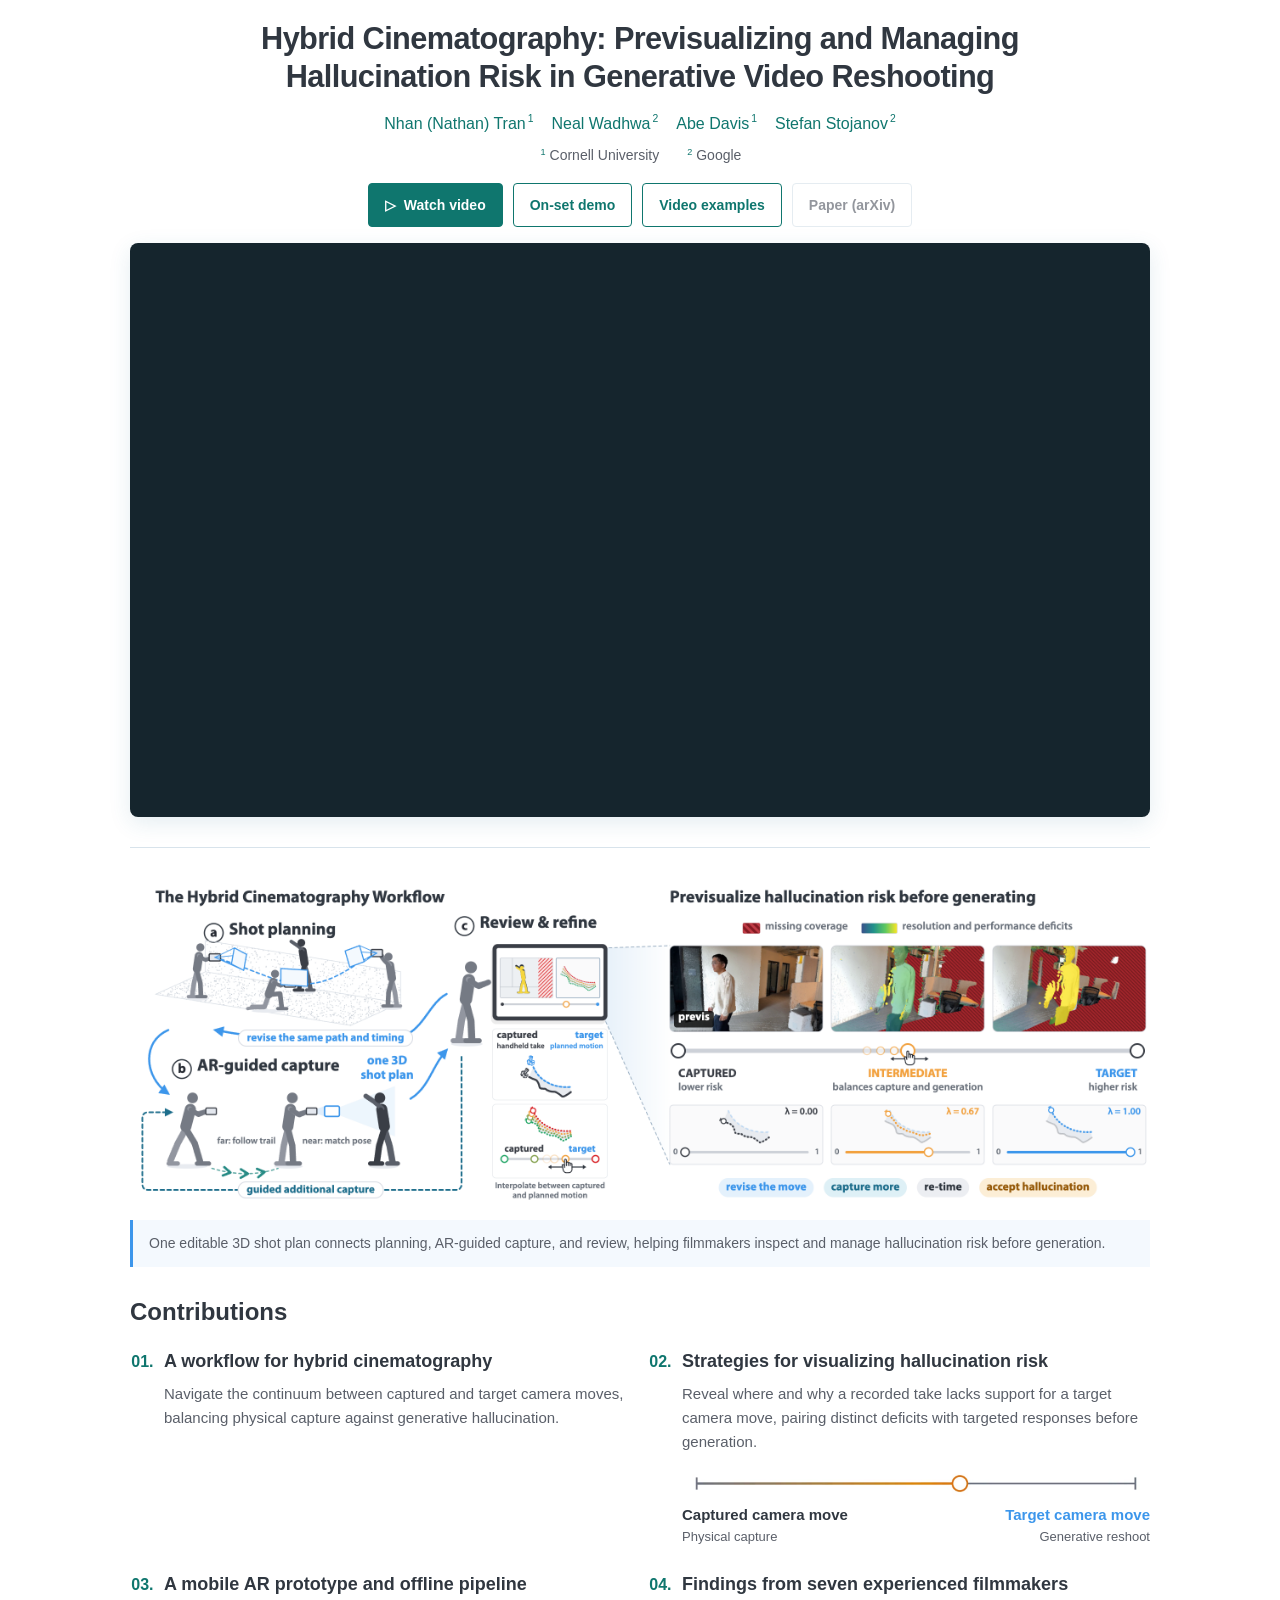
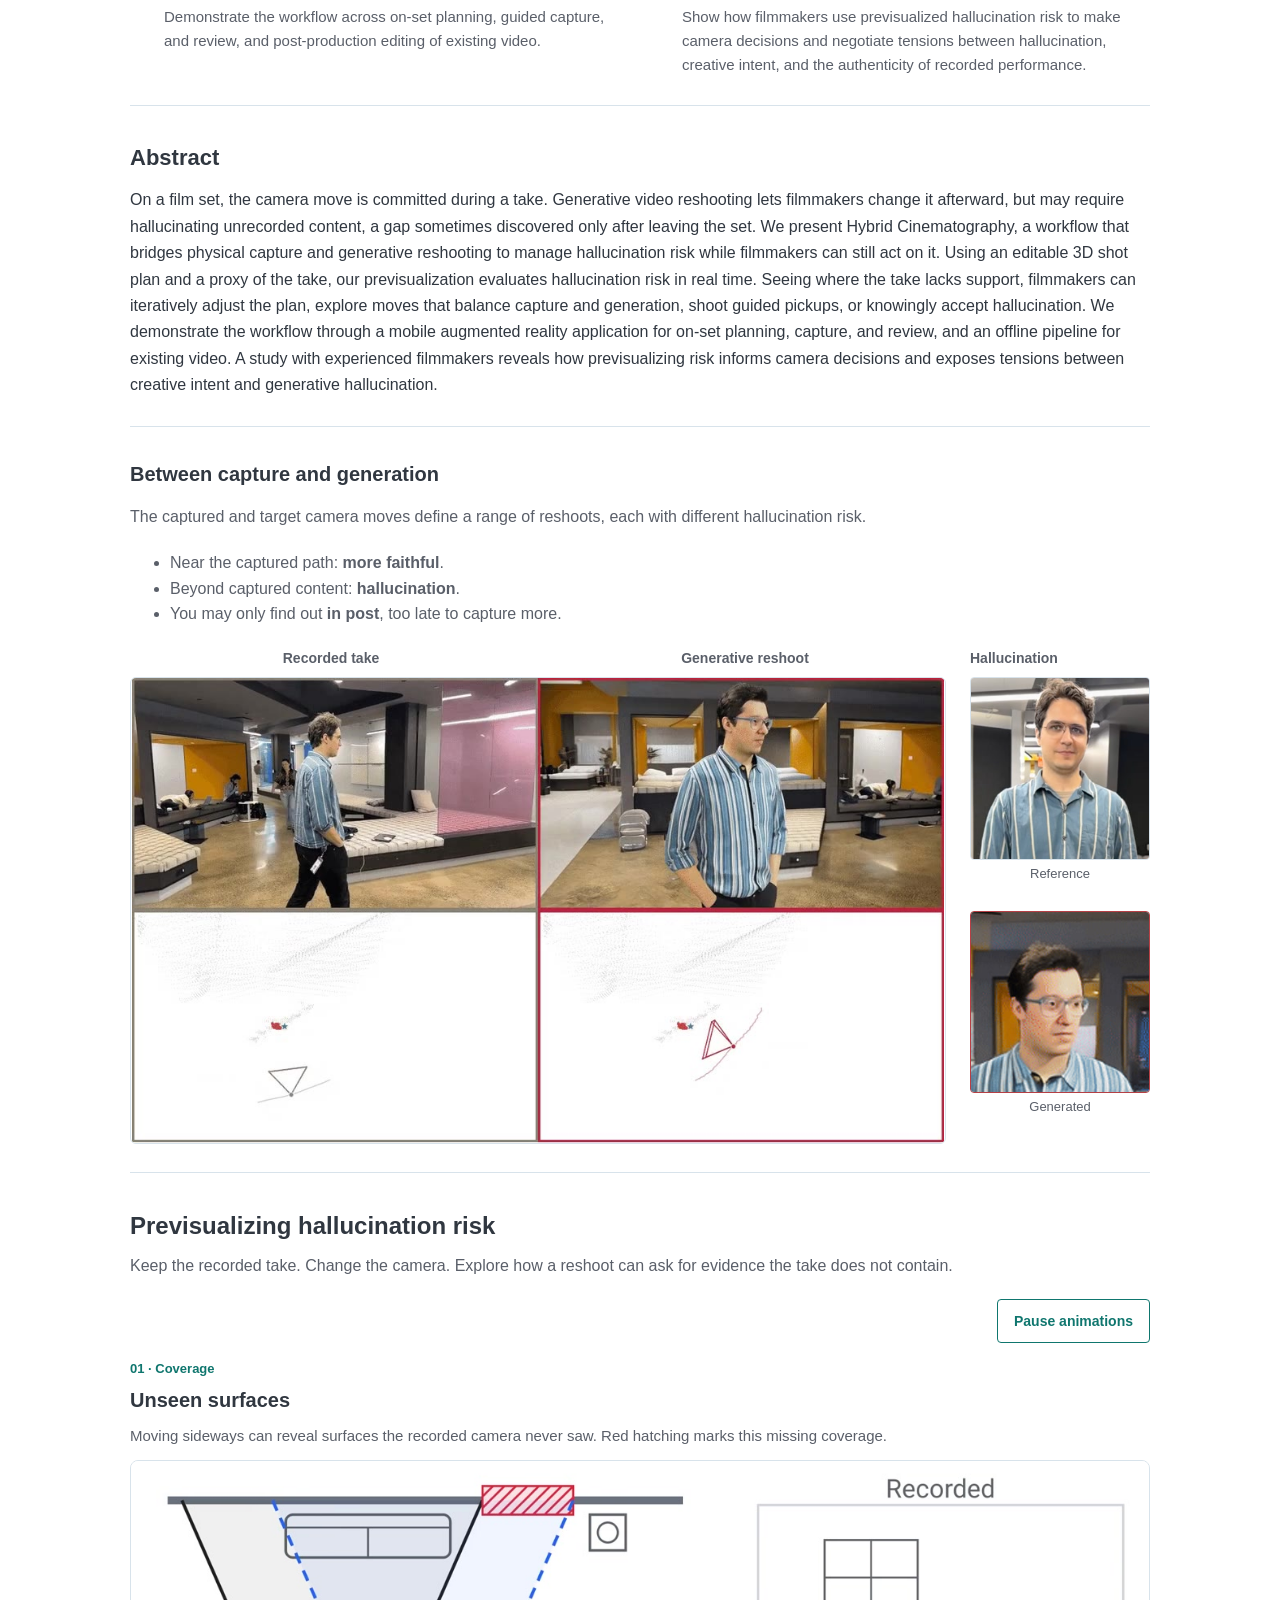
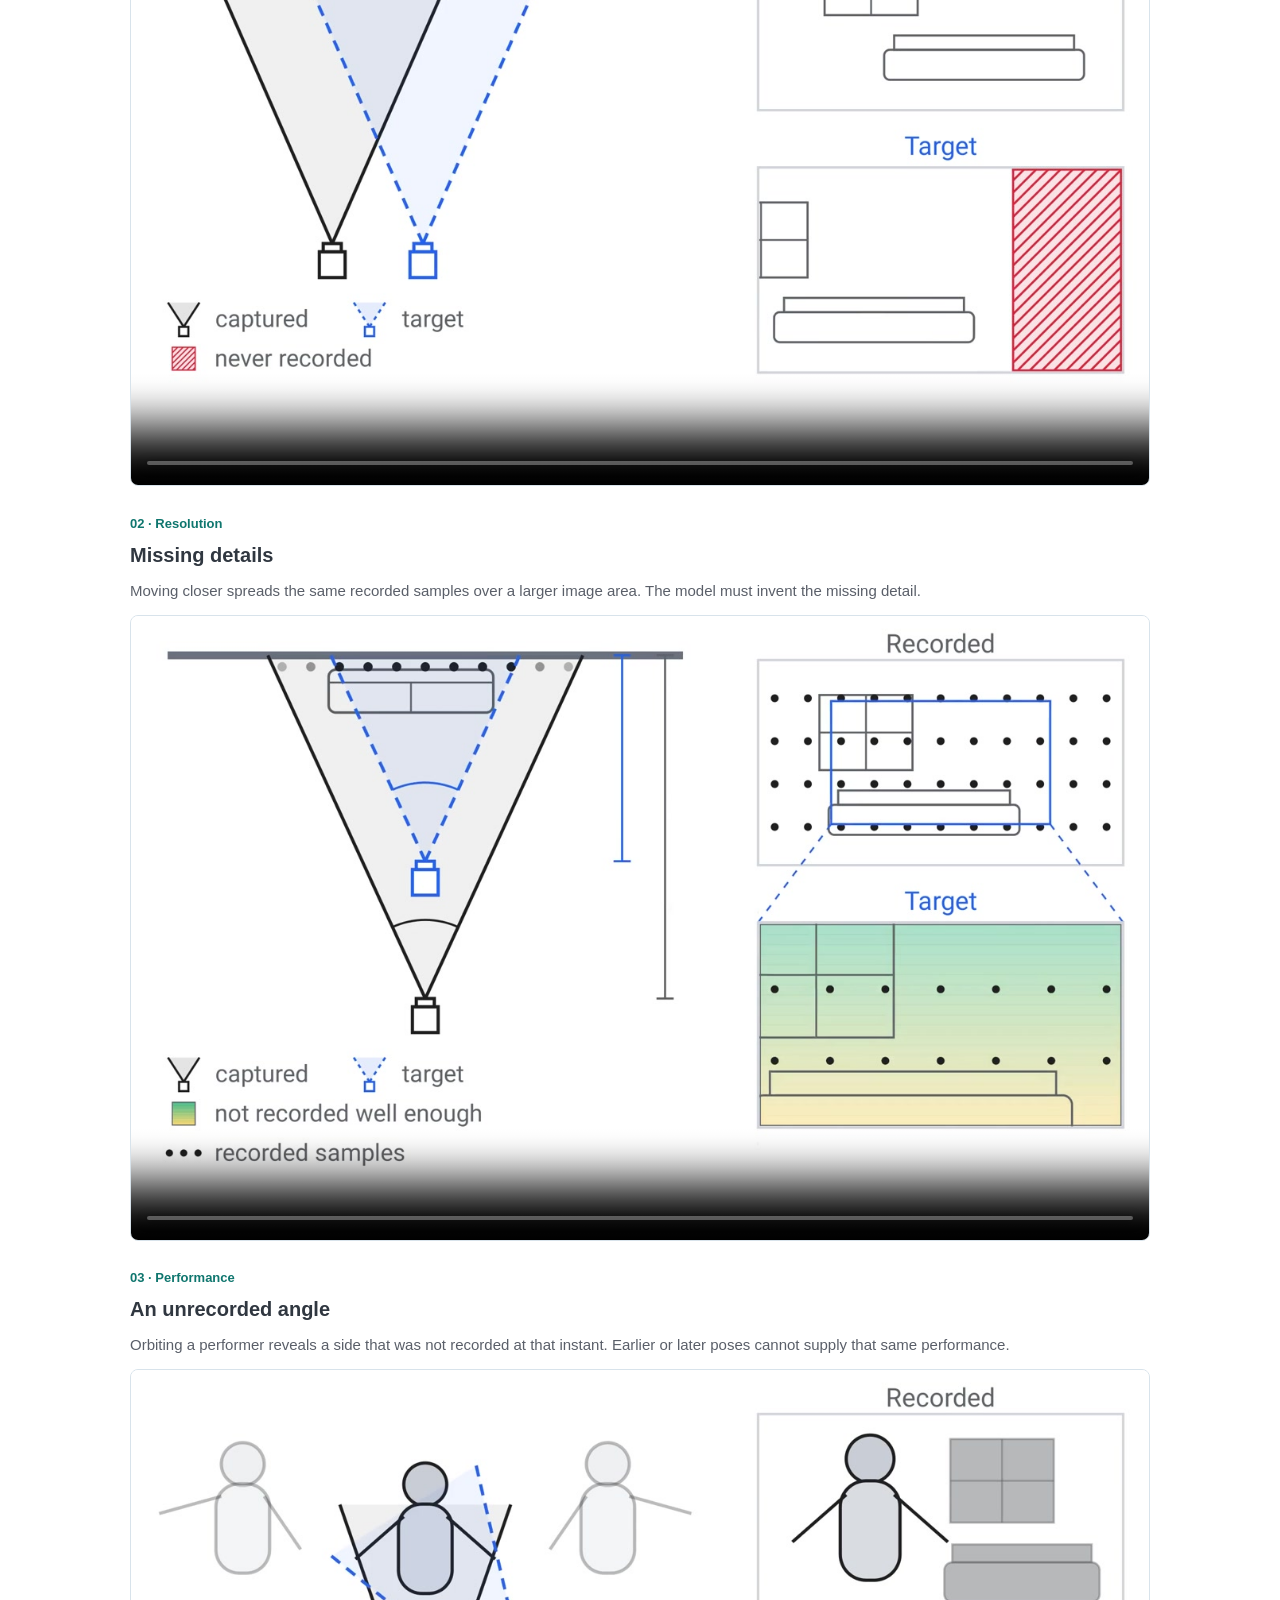
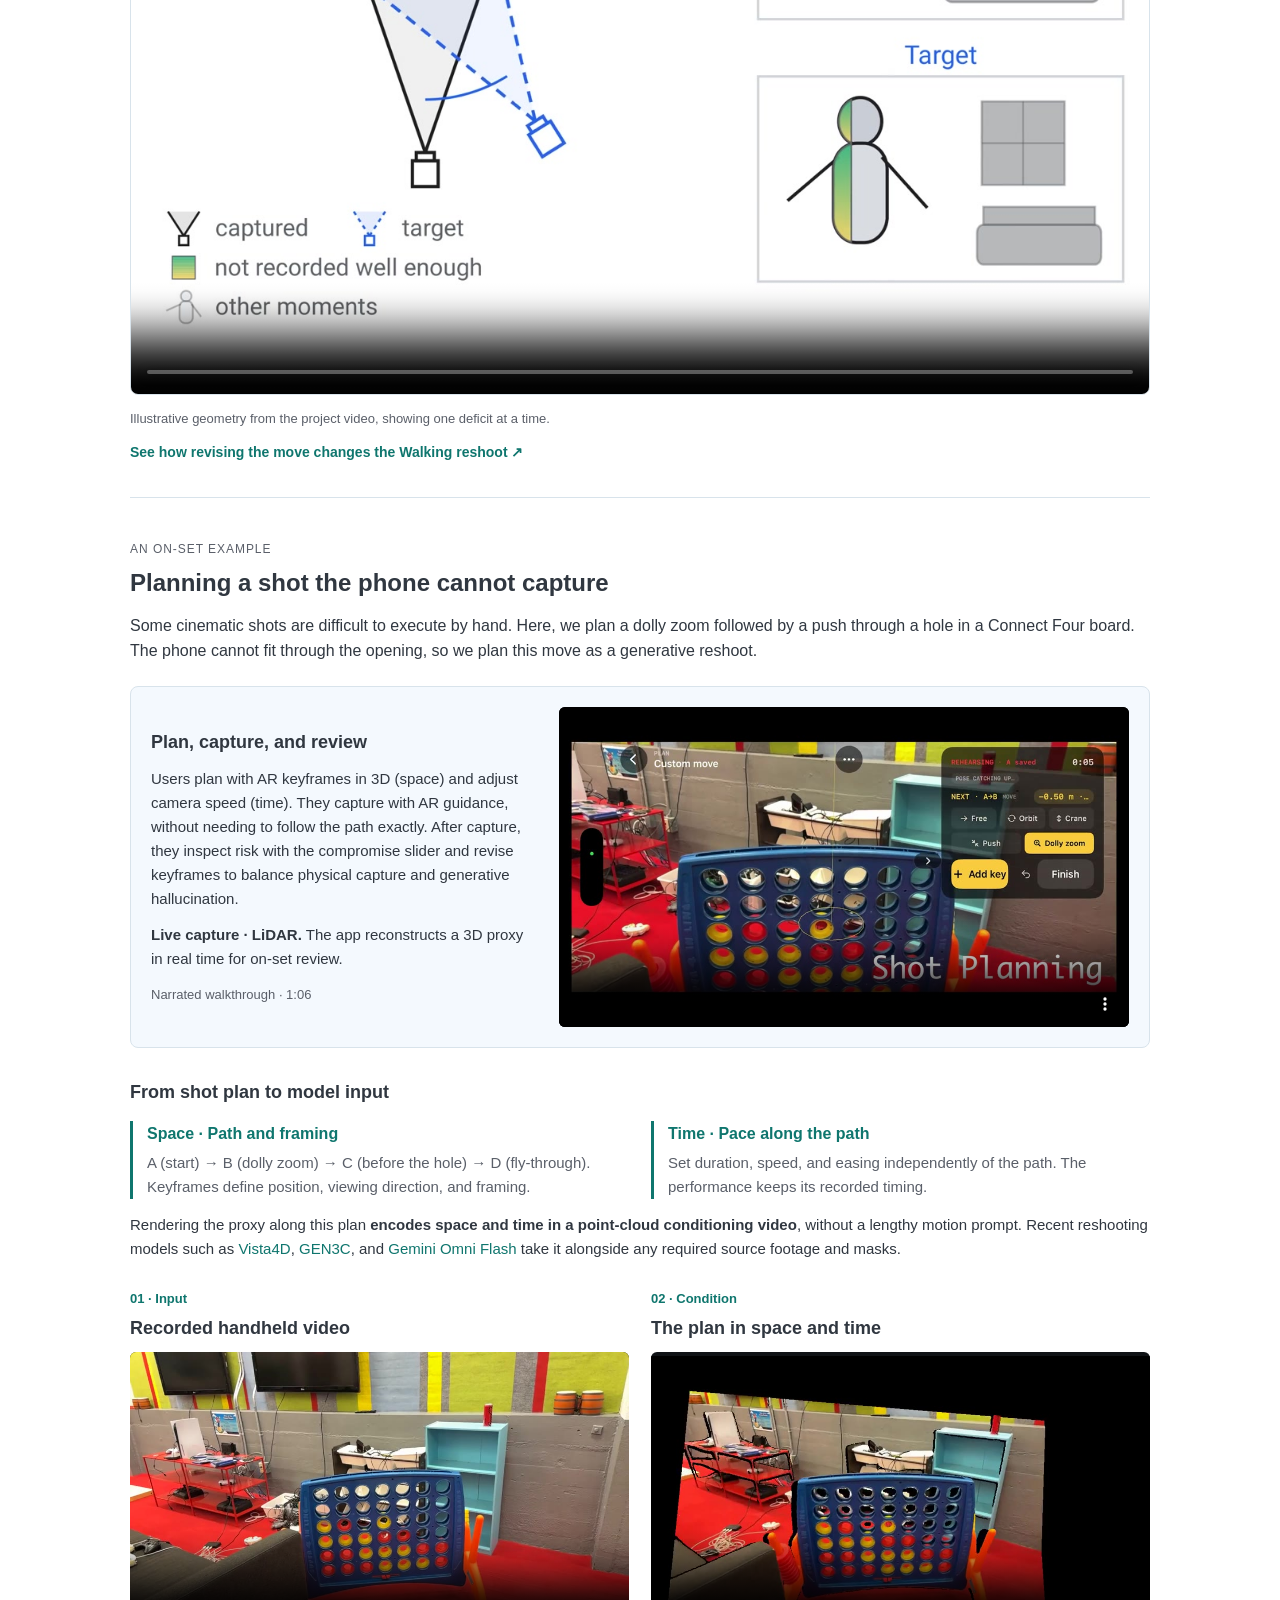
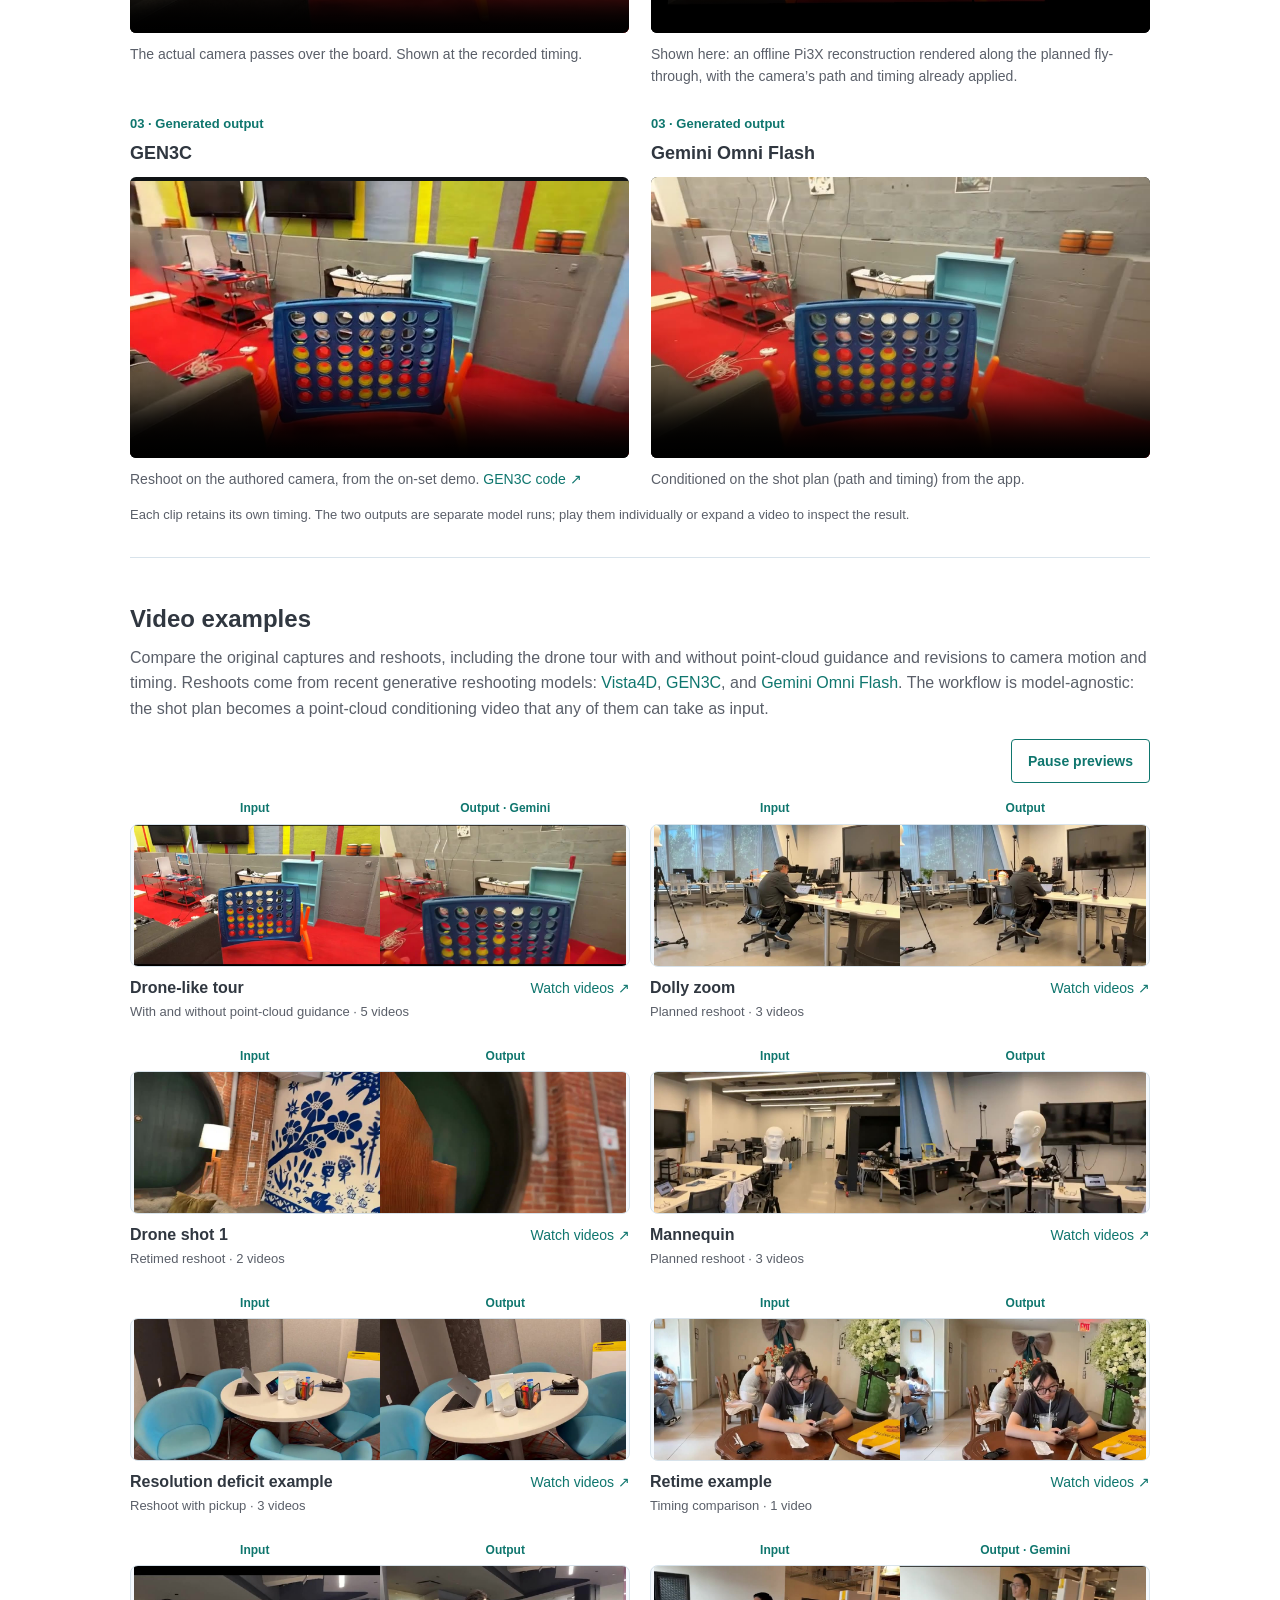
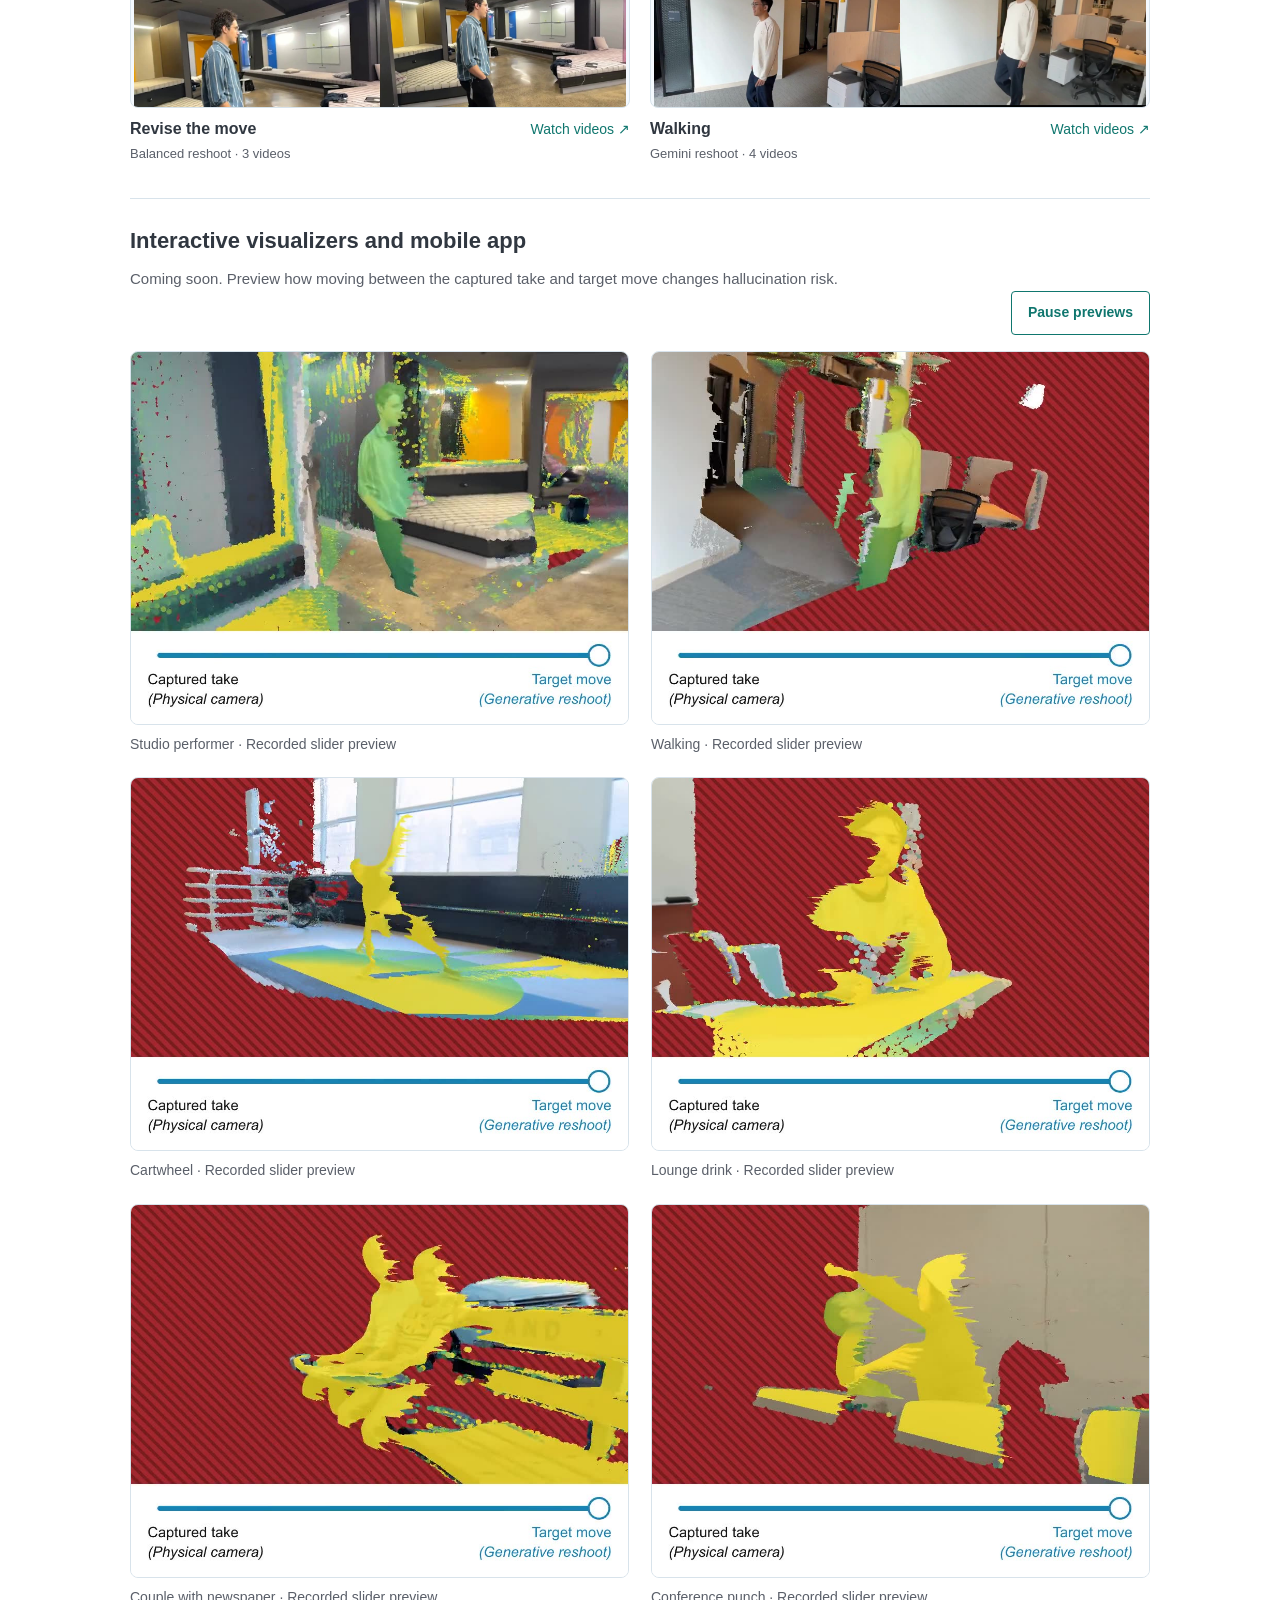
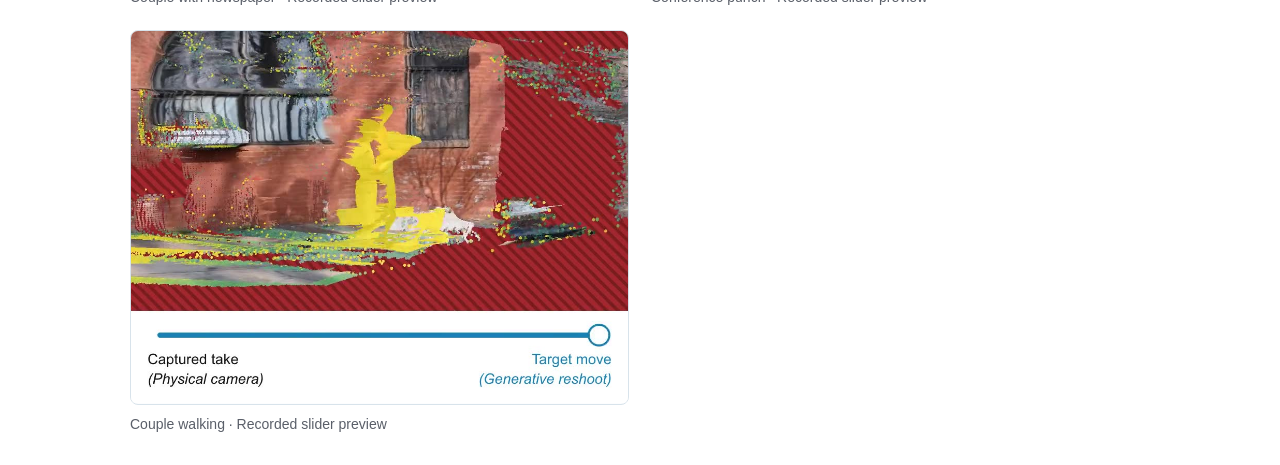
==== index.html @ 7d7bb215 "Add disabled Paper (arXiv) resource button" ====
<!doctype html>
<html lang="en"><head><meta charset="utf-8"><meta name="viewport" content="width=device-width,initial-scale=1">
<title>Hybrid Cinematography: Previsualizing and Managing Hallucination Risk in Generative Video Reshooting</title><meta name="description" content="Hybrid Cinematography connects physical capture and generative video reshooting. Explore the workflow, geometric explanations, and video examples.">
<meta name="theme-color" content="#0f766e">
<meta property="og:type" content="website"><meta property="og:url" content="https://hybridcinematography.github.io/">
<meta property="og:title" content="Hybrid Cinematography"><meta property="og:description" content="Previsualizing and managing hallucination risk in generative video reshooting.">
<meta property="og:image" content="https://hybridcinematography.github.io/assets/social-card.png"><meta property="og:image:width" content="1200"><meta property="og:image:height" content="630">
<meta name="twitter:card" content="summary_large_image">
<link rel="stylesheet" href="assets/base.css?v=teal1"><link rel="stylesheet" href="assets/gallery.css"><link rel="stylesheet" href="assets/project.css?v=paper-placeholder1"></head><body>
<a class="skip-link" href="#main">Skip to content</a>
<main class="gallery" id="main">
<header class="project-hero">
  <h1>Hybrid Cinematography: Previsualizing and Managing Hallucination Risk in Generative Video Reshooting</h1>
  <p class="authors"><span><a href="https://trannhan.com">Nhan (Nathan) Tran</a><sup>1</sup></span><span><a href="https://nealwadhwa.com/">Neal Wadhwa</a><sup>2</sup></span><span><a href="https://www.cs.cornell.edu/abe/group/members">Abe Davis</a><sup>1</sup></span><span><a href="https://sstojanov.github.io/">Stefan Stojanov</a><sup>2</sup></span></p>
  <p class="affiliations"><span><sup>1</sup> Cornell University</span><span><sup>2</sup> Google</span></p>
  <nav class="resource-links" aria-label="Project resources"><a class="resource primary" href="#video"><span aria-hidden="true">▷</span> Watch video</a><a class="resource" href="#drone-demo">On-set demo</a><a class="resource" href="#video-examples">Video examples</a><button class="resource" type="button" disabled title="arXiv link coming soon">Paper (arXiv)</button></nav>
</header>
<section class="project-video" id="video" aria-label="Project video">
  <div class="video-frame"><iframe src="https://www.youtube-nocookie.com/embed/Y9uDFzBZXWE" title="Hybrid Cinematography project video" loading="lazy" allow="accelerometer; autoplay; clipboard-write; encrypted-media; gyroscope; picture-in-picture; web-share" referrerpolicy="strict-origin-when-cross-origin" allowfullscreen></iframe></div>
</section>
<figure class="project-teaser">
  <a href="assets/teaser.png" aria-label="View the workflow figure at full resolution"><img src="assets/teaser.png" width="2400" height="764" alt="One editable 3D shot plan connects shot planning, AR-guided capture, and review. A slider moves from the captured camera move to the target move, showing missing coverage and resolution or performance deficits before generation."></a>
  <figcaption>One editable 3D shot plan connects planning, AR-guided capture, and review, helping filmmakers inspect and manage hallucination risk before generation.</figcaption>
</figure>
<section class="contributions" id="contributions" aria-labelledby="contributions-heading">
  <h2 id="contributions-heading">Contributions</h2>
  <ol>
    <li><h3>A workflow for hybrid cinematography</h3><p>Navigate the continuum between captured and target camera moves, balancing physical capture against generative hallucination.</p></li>
    <li><h3>Strategies for visualizing hallucination risk</h3><p>Reveal where and why a recorded take lacks support for a target camera move, pairing distinct deficits with targeted responses before generation.</p>
    <figure class="slider-motif">
      <video muted loop playsinline preload="none" poster="assets/risk-story/slider.jpg" aria-label="Rendered slider illustrating the range between captured and target camera moves" src="assets/risk-story/slider.mp4">Your browser cannot play this video. <a href="assets/risk-story/slider.mp4">Open the slider illustration</a>.</video>
      <figcaption><span>Captured camera move<small>Physical capture</small></span><span>Target camera move<small>Generative reshoot</small></span></figcaption>
    </figure>
    </li>
    <li><h3>A mobile AR prototype and offline pipeline</h3><p>Demonstrate the workflow across on-set planning, guided capture, and review, and post-production editing of existing video.</p></li>
    <li><h3>Findings from seven experienced filmmakers</h3><p>Show how filmmakers use previsualized hallucination risk to make camera decisions and negotiate tensions between hallucination, creative intent, and the authenticity of recorded performance.</p></li>
  </ol>
</section>
<section class="abstract" aria-labelledby="abstract-heading"><h2 id="abstract-heading">Abstract</h2><p>On a film set, the camera move is committed during a take. Generative video reshooting lets filmmakers change it afterward, but may require hallucinating unrecorded content, a gap sometimes discovered only after leaving the set. We present Hybrid Cinematography, a workflow that bridges physical capture and generative reshooting to manage hallucination risk while filmmakers can still act on it. Using an editable 3D shot plan and a proxy of the take, our previsualization evaluates hallucination risk in real time. Seeing where the take lacks support, filmmakers can iteratively adjust the plan, explore moves that balance capture and generation, shoot guided pickups, or knowingly accept hallucination. We demonstrate the workflow through a mobile augmented reality application for on-set planning, capture, and review, and an offline pipeline for existing video. A study with experienced filmmakers reveals how previsualizing risk informs camera decisions and exposes tensions between creative intent and generative hallucination.</p></section>
<section class="risk-story" id="hallucination-risk" aria-labelledby="risk-story-heading">
  <div class="section-heading"><h2 id="risk-story-heading">Between capture and generation</h2></div>
  <p class="risk-intro">The captured and target camera moves define a range of reshoots, each with different hallucination risk.</p>
  <ul class="risk-intro">
    <li>Near the captured path: <strong>more faithful</strong>.</li>
    <li>Beyond captured content: <strong>hallucination</strong>.</li>
    <li>You may only find out <strong>in post</strong>, too late to capture more.</li>
  </ul>
  <div class="risk-example">
    <figure class="reshoot-comparison">
      <figcaption><span>Recorded take</span><span>Generative reshoot</span></figcaption>
      <video muted loop playsinline preload="none" poster="assets/risk-story/reshoot.jpg?v=full-frame1" aria-label="Recorded take and generated reshoot with their camera paths, showing hallucination" src="assets/risk-story/reshoot.mp4?v=full-frame1">Your browser cannot play this video. <a href="assets/risk-story/reshoot.mp4">Open the reshoot comparison</a>.</video>
    </figure>
    <div class="risk-detail">
      <p>Hallucination</p>
      <div class="risk-faces">
        <figure><img src="assets/risk-story/captured-detail.jpg" width="256" height="260" loading="lazy" alt="Reference appearance of the performer"><figcaption>Reference</figcaption></figure>
        <figure><img src="assets/risk-story/generated-detail.jpg" width="256" height="260" loading="lazy" alt="The altered face in the generated reshoot"><figcaption>Generated</figcaption></figure>
      </div>
    </div>
  </div>
</section>
<section class="risk-explainer" id="risk-explainer" aria-labelledby="risk-heading">
  <div class="section-heading"><h2 id="risk-heading">Previsualizing hallucination risk</h2></div>
  <p class="risk-intro">Keep the recorded take. Change the camera. Explore how a reshoot can ask for evidence the take does not contain.</p>
  <div class="preview-controls"><button class="resource preview-toggle" id="factor-toggle" type="button" hidden>Pause animations</button></div>
  <div class="factor-videos">
    <figure>
      <figcaption><span class="demo-step">01 · Coverage</span><h3>Unseen surfaces</h3><p>Moving sideways can reveal surfaces the recorded camera never saw. Red hatching marks this missing coverage.</p></figcaption>
      <video controls muted loop playsinline preload="none" poster="assets/factor-videos/coverage.jpg" aria-label="Coverage animation" src="assets/factor-videos/coverage.mp4">Your browser cannot play this video. <a href="assets/factor-videos/coverage.mp4">Open coverage animation</a>.</video>
    </figure>
    <figure>
      <figcaption><span class="demo-step">02 · Resolution</span><h3>Missing details</h3><p>Moving closer spreads the same recorded samples over a larger image area. The model must invent the missing detail.</p></figcaption>
      <video controls muted loop playsinline preload="none" poster="assets/factor-videos/resolution.jpg" aria-label="Resolution animation" src="assets/factor-videos/resolution.mp4">Your browser cannot play this video. <a href="assets/factor-videos/resolution.mp4">Open resolution animation</a>.</video>
    </figure>
    <figure>
      <figcaption><span class="demo-step">03 · Performance</span><h3>An unrecorded angle</h3><p>Orbiting a performer reveals a side that was not recorded at that instant. Earlier or later poses cannot supply that same performance.</p></figcaption>
      <video controls muted loop playsinline preload="none" poster="assets/factor-videos/performance.jpg" aria-label="Performance animation" src="assets/factor-videos/performance.mp4">Your browser cannot play this video. <a href="assets/factor-videos/performance.mp4">Open performance animation</a>.</video>
    </figure>
  </div>
  <p class="risk-note">Illustrative geometry from the project video, showing one deficit at a time.</p>
  <a class="risk-follow" href="assets/videos/walking.html">See how revising the move changes the Walking reshoot <span aria-hidden="true">↗</span></a>
</section>
<section class="drone-demo" id="drone-demo" aria-labelledby="drone-heading">
  <p class="eyebrow">An on-set example</p><h2 id="drone-heading">Planning a shot the phone cannot capture</h2>
  <p class="demo-intro">Some cinematic shots are difficult to execute by hand. Here, we plan a dolly zoom followed by a push through a hole in a Connect Four board. The phone cannot fit through the opening, so we plan this move as a generative reshoot.</p>
  <div class="demo-walkthrough">
    <div><h3>Plan, capture, and review</h3><p>Users plan with AR keyframes in 3D (space) and adjust camera speed (time). They capture with AR guidance, without needing to follow the path exactly. After capture, they inspect risk with the compromise slider and revise keyframes to balance physical capture and generative hallucination.</p><p><strong>Live capture · LiDAR.</strong> The app reconstructs a 3D proxy in real time for on-set review.</p><p class="demo-caption">Narrated walkthrough · 1:06</p></div>
    <video controls playsinline preload="none" poster="assets/drone-demo/walkthrough.jpg" aria-label="Drone tour planning, capture, and review walkthrough" src="assets/drone-demo/walkthrough.mp4"><track kind="captions" src="assets/drone-demo/walkthrough.vtt" srclang="en" label="English">Your browser cannot play this video. <a href="assets/drone-demo/walkthrough.mp4">Open walkthrough</a>.</video>
  </div>
  <div class="shot-plan">
    <h3>From shot plan to model input</h3>
    <dl>
      <div><dt>Space · Path and framing</dt><dd>A (start) → B (dolly zoom) → C (before the hole) → D (fly-through). Keyframes define position, viewing direction, and framing.</dd></div>
      <div><dt>Time · Pace along the path</dt><dd>Set duration, speed, and easing independently of the path. The performance keeps its recorded timing.</dd></div>
    </dl>
    <p>Rendering the proxy along this plan <strong>encodes space and time in a point-cloud conditioning video</strong>, without a lengthy motion prompt. Recent reshooting models such as <a href="https://eyeline-labs.github.io/Vista4D/">Vista4D</a>, <a href="https://research.nvidia.com/labs/toronto-ai/GEN3C/">GEN3C</a>, and <a href="https://deepmind.google/models/gemini-omni/">Gemini Omni Flash</a> take it alongside any required source footage and masks.</p>
  </div>
  <div class="demo-grid">
    <figure><figcaption><span class="demo-step">01 · Input</span><h3>Recorded handheld video</h3></figcaption><video controls playsinline preload="none" poster="assets/drone-demo/capture.jpg" aria-label="Recorded handheld input for the drone tour" src="assets/drone-demo/capture.mp4">Your browser cannot play this video. <a href="assets/drone-demo/capture.mp4">Open recorded input</a>.</video><p>The actual camera passes over the board. Shown at the recorded timing.</p></figure>
    <figure><figcaption><span class="demo-step">02 · Condition</span><h3>The plan in space and time</h3></figcaption><video controls playsinline preload="none" poster="assets/drone-demo/condition.jpg" aria-label="Point-cloud condition with the planned camera path and authored timing" src="assets/drone-demo/condition.mp4">Your browser cannot play this video. <a href="assets/drone-demo/condition.mp4">Open point-cloud condition</a>.</video><p>Shown here: an offline Pi3X reconstruction rendered along the planned fly-through, with the camera’s path and timing already applied.</p></figure>
    <figure><figcaption><span class="demo-step">03 · Generated output</span><h3>GEN3C</h3></figcaption><video controls playsinline preload="none" poster="assets/drone-demo/gen3c.jpg" aria-label="GEN3C generated drone tour" src="assets/drone-demo/gen3c.mp4">Your browser cannot play this video. <a href="assets/drone-demo/gen3c.mp4">Open GEN3C output</a>.</video><p>Reshoot on the authored camera, from the on-set demo. <a href="https://github.com/nv-tlabs/GEN3C">GEN3C code ↗</a></p></figure>
    <figure><figcaption><span class="demo-step">03 · Generated output</span><h3>Gemini Omni Flash</h3></figcaption><video controls playsinline preload="none" poster="assets/drone-demo/gemini.jpg" aria-label="Gemini Omni Flash generated drone tour" src="assets/drone-demo/gemini.mp4">Your browser cannot play this video. <a href="assets/drone-demo/gemini.mp4">Open Gemini Omni Flash output</a>.</video><p>Conditioned on the shot plan (path and timing) from the app.</p></figure>
  </div>
  <p class="demo-caption">Each clip retains its own timing. The two outputs are separate model runs; play them individually or expand a video to inspect the result.</p>
</section>
<!-- video examples start -->
<section class="video-section" id="video-examples" aria-labelledby="video-heading"><div class="video-heading"><h2 id="video-heading">Video examples</h2><p>Compare the original captures and reshoots, including the drone tour with and without point-cloud guidance and revisions to camera motion and timing. Reshoots come from recent generative reshooting models: <a href="https://eyeline-labs.github.io/Vista4D/">Vista4D</a>, <a href="https://research.nvidia.com/labs/toronto-ai/GEN3C/">GEN3C</a>, and <a href="https://deepmind.google/models/gemini-omni/">Gemini Omni Flash</a>. The workflow is model-agnostic: the shot plan becomes a point-cloud conditioning video that any of them can take as input.</p></div><div class="preview-controls"><button class="resource preview-toggle" id="preview-toggle" type="button" hidden>Pause previews</button></div><div class="scene-grid"><a class="scene" href="assets/videos/drone_tour.html"><div class="comparison-labels" aria-hidden="true"><span>Input</span><span>Output · Gemini</span></div><div class="thumb"><img src="assets/videos/drone_tour.jpg" alt="Drone-like tour: recorded input on the left, Gemini output guided by the point-cloud video on the right" loading="lazy"><video data-src="assets/previews/video-drone_tour.mp4" muted loop playsinline preload="none" aria-hidden="true" tabindex="-1"></video></div><div class="scene-info"><div><h3>Drone-like tour</h3><p>With and without point-cloud guidance · 5 videos</p></div><span class="open">Watch videos ↗</span></div></a>
<a class="scene" href="assets/videos/dolly_zoom.html"><div class="comparison-labels" aria-hidden="true"><span>Input</span><span>Output</span></div><div class="thumb"><img src="assets/videos/dolly_zoom.jpg?v=input-output1" alt="Dolly zoom: recorded input on the left, generated dolly zoom on the right" loading="lazy"><video data-src="assets/previews/video-dolly_zoom.mp4?v=input-output1" muted loop playsinline preload="none" aria-hidden="true" tabindex="-1"></video></div><div class="scene-info"><div><h3>Dolly zoom</h3><p>Planned reshoot · 3 videos</p></div><span class="open">Watch videos ↗</span></div></a>
<a class="scene" href="assets/videos/drone_shot1.html"><div class="comparison-labels" aria-hidden="true"><span>Input</span><span>Output</span></div><div class="thumb"><img src="assets/videos/drone_shot1.jpg?v=input-output1" alt="Drone shot: recorded input on the left, generated retimed move on the right" loading="lazy"><video data-src="assets/previews/video-drone_shot1.mp4?v=input-output1" muted loop playsinline preload="none" aria-hidden="true" tabindex="-1"></video></div><div class="scene-info"><div><h3>Drone shot 1</h3><p>Retimed reshoot · 2 videos</p></div><span class="open">Watch videos ↗</span></div></a>
<a class="scene" href="assets/videos/mannequin.html"><div class="comparison-labels" aria-hidden="true"><span>Input</span><span>Output</span></div><div class="thumb"><img src="assets/videos/mannequin.jpg?v=input-output1" alt="Mannequin: recorded input on the left, generated camera move on the right" loading="lazy"><video data-src="assets/previews/video-mannequin.mp4?v=input-output1" muted loop playsinline preload="none" aria-hidden="true" tabindex="-1"></video></div><div class="scene-info"><div><h3>Mannequin</h3><p>Planned reshoot · 3 videos</p></div><span class="open">Watch videos ↗</span></div></a>
<a class="scene" href="assets/videos/resolution_deficit_example.html"><div class="comparison-labels" aria-hidden="true"><span>Input</span><span>Output</span></div><div class="thumb"><img src="assets/videos/resolution_deficit_example.jpg?v=input-output1" alt="Resolution deficit: recorded input on the left, generated reshoot with pickup on the right" loading="lazy"><video data-src="assets/previews/video-resolution_deficit_example.mp4?v=input-output1" muted loop playsinline preload="none" aria-hidden="true" tabindex="-1"></video></div><div class="scene-info"><div><h3>Resolution deficit example</h3><p>Reshoot with pickup · 3 videos</p></div><span class="open">Watch videos ↗</span></div></a>
<a class="scene" href="assets/videos/retime_example.html"><div class="comparison-labels" aria-hidden="true"><span>Input</span><span>Output</span></div><div class="thumb"><img src="assets/videos/retime_example.jpg?v=input-output1" alt="Retime: captured footage on the left, generated retimed reshoot on the right" loading="lazy"><video data-src="assets/previews/video-retime_example.mp4?v=input-output1" muted loop playsinline preload="none" aria-hidden="true" tabindex="-1"></video></div><div class="scene-info"><div><h3>Retime example</h3><p>Timing comparison · 1 video</p></div><span class="open">Watch videos ↗</span></div></a>
<a class="scene" href="assets/videos/revise_the_move.html"><div class="comparison-labels" aria-hidden="true"><span>Input</span><span>Output</span></div><div class="thumb"><img src="assets/videos/revise_the_move.jpg?v=input-output1" alt="Revise the move: recorded input on the left, balanced generated reshoot on the right" loading="lazy"><video data-src="assets/previews/video-revise_the_move.mp4?v=input-output1" muted loop playsinline preload="none" aria-hidden="true" tabindex="-1"></video></div><div class="scene-info"><div><h3>Revise the move</h3><p>Balanced reshoot · 3 videos</p></div><span class="open">Watch videos ↗</span></div></a>
<a class="scene" href="assets/videos/walking.html"><div class="comparison-labels" aria-hidden="true"><span>Input</span><span>Output · Gemini</span></div><div class="thumb"><img src="assets/videos/walking.jpg?v=gemini1" alt="Walking: recorded input on the left, Gemini Omni Flash output on the right" loading="lazy"><video data-src="assets/previews/video-walking.mp4?v=gemini1" muted loop playsinline preload="none" aria-hidden="true" tabindex="-1"></video></div><div class="scene-info"><div><h3>Walking</h3><p>Gemini reshoot · 4 videos</p></div><span class="open">Watch videos ↗</span></div></a></div></section>
<!-- video examples end -->
<section class="coming-soon" id="coming-soon" aria-labelledby="coming-soon-heading">
  <h2 id="coming-soon-heading">Interactive visualizers and mobile app</h2>
  <p>Coming soon. Preview how moving between the captured take and target move changes hallucination risk.</p>
  <div class="preview-controls"><button class="resource preview-toggle" id="visualizer-toggle" type="button" hidden>Pause previews</button></div>
  <div class="visualizer-previews">
    <figure><video muted loop playsinline preload="none" poster="assets/visualizer-previews/studio-performer.jpg?v=slider1500" aria-label="Recorded slider preview of the Studio performer visualizer" src="assets/visualizer-previews/studio-performer.mp4?v=slider1500">Your browser cannot play this video. <a href="assets/visualizer-previews/studio-performer.mp4">Open Studio performer preview</a>.</video><figcaption>Studio performer · Recorded slider preview</figcaption></figure>
    <figure><video muted loop playsinline preload="none" poster="assets/visualizer-previews/office-performer.jpg?v=slider1500" aria-label="Recorded slider preview of the Walking visualizer" src="assets/visualizer-previews/office-performer.mp4?v=slider1500">Your browser cannot play this video. <a href="assets/visualizer-previews/office-performer.mp4">Open Walking preview</a>.</video><figcaption>Walking · Recorded slider preview</figcaption></figure>
    <figure><video muted loop playsinline preload="none" poster="assets/visualizer-previews/hall-cartwheel.jpg?v=slider1500" aria-label="Recorded slider preview of the Cartwheel visualizer" src="assets/visualizer-previews/hall-cartwheel.mp4?v=slider1500">Your browser cannot play this video. <a href="assets/visualizer-previews/hall-cartwheel.mp4">Open Cartwheel preview</a>.</video><figcaption>Cartwheel · Recorded slider preview</figcaption></figure>
    <figure><video muted loop playsinline preload="none" poster="assets/visualizer-previews/lounge-drink.jpg?v=slider1500" aria-label="Recorded slider preview of the Lounge drink visualizer" src="assets/visualizer-previews/lounge-drink.mp4?v=slider1500">Your browser cannot play this video. <a href="assets/visualizer-previews/lounge-drink.mp4">Open Lounge drink preview</a>.</video><figcaption>Lounge drink · Recorded slider preview</figcaption></figure>
    <figure><video muted loop playsinline preload="none" poster="assets/visualizer-previews/couple-with-newspaper.jpg?v=slider1500" aria-label="Recorded slider preview of the Couple with newspaper visualizer" src="assets/visualizer-previews/couple-with-newspaper.mp4?v=slider1500">Your browser cannot play this video. <a href="assets/visualizer-previews/couple-with-newspaper.mp4">Open Couple with newspaper preview</a>.</video><figcaption>Couple with newspaper · Recorded slider preview</figcaption></figure>
    <figure><video muted loop playsinline preload="none" poster="assets/visualizer-previews/conference-punch.jpg?v=slider1500" aria-label="Recorded slider preview of the Conference punch visualizer" src="assets/visualizer-previews/conference-punch.mp4?v=slider1500">Your browser cannot play this video. <a href="assets/visualizer-previews/conference-punch.mp4">Open Conference punch preview</a>.</video><figcaption>Conference punch · Recorded slider preview</figcaption></figure>
    <figure><video muted loop playsinline preload="none" poster="assets/visualizer-previews/couple-walking.jpg?v=slider1500" aria-label="Recorded slider preview of the Couple walking visualizer" src="assets/visualizer-previews/couple-walking.mp4?v=slider1500">Your browser cannot play this video. <a href="assets/visualizer-previews/couple-walking.mp4">Open Couple walking preview</a>.</video><figcaption>Couple walking · Recorded slider preview</figcaption></figure>
  </div>
</section>
</main><script src="assets/project-video.js?v=compact-hero1" defer></script><script src="assets/previews.js?v=auto-comparison1" defer></script><!-- Default Statcounter code for HybridCinematography
https://hybridcinematography.github.io/ -->
<script type="text/javascript">
var sc_project=13358792;
var sc_invisible=1;
var sc_security="0e1bf05b";
</script>
<script type="text/javascript"
src="https://www.statcounter.com/counter/counter.js"
async></script>
<noscript><div class="statcounter"><a title="Web Analytics"
href="https://statcounter.com/" target="_blank"><img
class="statcounter"
src="https://c.statcounter.com/13358792/0/0e1bf05b/1/"
alt="Web Analytics"
referrerPolicy="no-referrer-when-downgrade"></a></div></noscript>
<!-- End of Statcounter Code -->
</body></html>
---- assets/base.css ----
:root{color-scheme:light;--ground:#fff;--surface:#fff;--line:#d5dce5;--ink:#141a22;--ink-dim:#5a6674;--out:#0f766e;--font-d:"Archivo",system-ui,sans-serif;--font-b:"IBM Plex Sans",system-ui,sans-serif;--font-m:"IBM Plex Mono",ui-monospace,monospace}
*{box-sizing:border-box} [hidden]{display:none!important}
body{margin:0;background:var(--ground);color:var(--ink);font:16px/1.45 var(--font-b);-webkit-font-smoothing:antialiased}
a{color:var(--out);text-underline-offset:4px} a:hover{color:#115e59}
button,input{font:inherit} button,input[type=range]{cursor:pointer}
button:focus-visible,a:focus-visible,input:focus-visible{outline:3px solid var(--out);outline-offset:4px}
button{border:1px solid var(--line);border-radius:7px;background:transparent;color:var(--ink);padding:7px 12px;font-size:14px;min-height:36px}
button:hover{border-color:var(--out)}button:disabled{opacity:.45;cursor:default}
button[aria-pressed=true]{border-color:var(--out);color:var(--ink);font-weight:600}
h1,h2,p{margin:0}h1{font-family:var(--font-d);font-weight:800;font-size:clamp(20px,2vw,24px);letter-spacing:-.02em}h2{font-family:var(--font-d);font-size:16px;font-weight:600}
.eyebrow{font-size:12px;text-transform:uppercase;letter-spacing:.08em;color:var(--ink-dim);margin-bottom:5px}
.caption{font-size:13px;color:var(--ink-dim);margin-top:10px}
input[type=range]{appearance:none;-webkit-appearance:none;display:block;width:100%;height:26px;margin:4px 0;background:transparent}
input[type=range]::-webkit-slider-runnable-track{height:6px;border-radius:4px;background:linear-gradient(to right,var(--fill,var(--out)) var(--p,100%),var(--line) var(--p,100%))}
input[type=range]::-webkit-slider-thumb{appearance:none;-webkit-appearance:none;width:18px;height:18px;border-radius:50%;background:#fff;border:1px solid #8d9aab;margin-top:-6px}
input[type=range]::-moz-range-track{height:6px;background:var(--line);border-radius:4px}input[type=range]::-moz-range-progress{height:6px;background:var(--out)}input[type=range]::-moz-range-thumb{width:18px;height:18px;border-radius:50%;background:#fff;border:1px solid #8d9aab}
---- assets/gallery.css ----
.gallery{max-width:1500px;margin:auto;padding:24px 16px}.gallery-header{display:flex;justify-content:space-between;align-items:flex-end;gap:24px;padding-bottom:25px;border-bottom:1px solid var(--line)}.gallery-header h1{font-size:clamp(24px,3vw,32px);font-weight:800}
.scene-grid{display:grid;grid-template-columns:repeat(3,minmax(0,1fr));gap:24px 20px}.scene{text-decoration:none;color:var(--ink);display:block;min-width:0;border:1px solid var(--line);border-radius:10px;overflow:hidden;background:var(--surface);transition:border-color .15s}.scene:hover{border-color:var(--out);color:var(--ink)}.thumb{aspect-ratio:16/9;background:#080c12;overflow:hidden}.thumb img{display:block;width:100%;height:100%;object-fit:contain}.scene-info{display:flex;align-items:baseline;gap:10px;padding:14px}.scene-info h2{font-size:16px;line-height:1.3;margin-bottom:5px}.scene-info p{font-size:12px;color:var(--ink-dim)}.open{font-size:12px;color:var(--out);margin-left:auto;white-space:nowrap}
.video-section{border-top:1px solid var(--line);margin-top:30px;padding-top:24px;scroll-margin-top:24px}.video-heading{margin-bottom:18px}.video-heading h2{font-size:22px}.video-heading p,.video-intro{font-size:14px;color:var(--ink-dim);margin-top:6px}.video-intro{margin:20px 0}.video-grid{display:grid;grid-template-columns:repeat(auto-fit,minmax(min(100%,400px),1fr));gap:24px 20px;align-items:start}.single-video{max-width:1000px;margin:auto}.video-item{min-width:0;border:1px solid var(--line);border-radius:10px;overflow:hidden}.video-item h2{padding:14px;font-size:16px;overflow-wrap:anywhere}.video-item video{display:block;width:100%;height:auto;background:#000}
@media(max-width:1100px){.scene-grid{grid-template-columns:repeat(2,minmax(0,1fr))}.open{font-size:12px}}@media(max-width:600px){.gallery{padding:24px 16px}.gallery-header{align-items:flex-start;flex-direction:column;gap:12px}.scene-grid{grid-template-columns:1fr;gap:18px}}
---- assets/project.css ----
/* Micro-Edits layout family. The accent is the teaser's capture-trail teal (#278b85), darkened
   for text contrast. Blue stays reserved for the target move, as in teaser-v54.svg.
   This stylesheet is only loaded by the project page, not the scene viewers. */
:root {
  --ink: #303740;
  --ink-dim: #5a5f69;
  --line: #d8e3eb;
  --out: #0f766e;
  --accent-hover: #115e59;
  --out-tint: #effaf8;
  --blue: #3c96eb;
  --blue-tint: #f4f9fe;
  --font-b: -apple-system, BlinkMacSystemFont, "Segoe UI", Roboto, Helvetica, Arial, sans-serif;
  --font-d: var(--font-b);
}
html { scroll-behavior: smooth; scroll-padding-top: 28px; }
body { line-height: 1.6; }
a { text-decoration: none; }
a:hover { color: var(--accent-hover); text-decoration: underline; }
a:focus-visible { outline-color: var(--blue); }
.gallery { max-width: 1060px; padding: 0 20px 30px; }
.skip-link { position: absolute; top: 8px; left: 16px; transform: translateY(-150%); background: white; padding: 10px 16px; z-index: 10; }
.skip-link:focus { transform: translateY(0); }
.project-hero { max-width: 940px; margin: auto; padding: 20px 0 16px; text-align: center; }
.project-hero h1 { max-width: 920px; margin: 0 auto; font-size: clamp(24px, 2.4vw, 32px); font-weight: 700; line-height: 1.25; letter-spacing: -.02em; text-wrap: balance; }
.authors, .affiliations { display: flex; justify-content: center; flex-wrap: wrap; gap: 8px 26px; }
.authors { margin-top: 14px; gap: 5px 18px; font-size: 16px; }
.authors a { color: var(--out); }
.authors a:hover { color: var(--accent-hover); }
.authors span, .affiliations span { white-space: nowrap; }
sup { color: var(--out); font-size: .65em; margin-left: 2px; }
.affiliations { margin-top: 8px; color: var(--ink-dim); font-size: 14px; }
.resource-links { display: flex; justify-content: center; flex-wrap: wrap; gap: 10px; margin-top: 16px; }
.resource { display: inline-flex; align-items: center; justify-content: center; gap: 8px; min-height: 44px; padding: 8px 16px; border: 1px solid var(--out); border-radius: 4px; color: var(--out); font-size: 14px; font-weight: 600; text-decoration: none; transition: background .15s, color .15s; }
.resource:hover { color: var(--out); background: var(--out-tint); text-decoration: none; }
.resource:disabled { color: var(--ink-dim); border-color: var(--line); background: transparent; opacity: .65; cursor: default; }
.resource.primary { background: var(--out); border-color: var(--out); color: white; }
.resource.primary:hover { background: var(--accent-hover); border-color: var(--accent-hover); }
.project-teaser { margin: 0; padding: 0 0 26px; }
.project-teaser > a { display: block; border-radius: 8px; overflow: hidden; }
.project-teaser img { display: block; width: 100%; height: auto; }
.project-teaser figcaption { margin: 14px 0 0; padding: 12px 16px; border-left: 3px solid var(--blue); background: var(--blue-tint); color: var(--ink-dim); font-size: 14px; line-height: 1.6; }
.abstract { margin: 4px auto 34px; padding: 0 0 28px; border-bottom: 1px solid var(--line); }
.abstract h2 { font-size: 22px; margin-bottom: 12px; font-weight: 700; }
.abstract p { font-size: 16px; line-height: 1.65; }
.project-video { padding-bottom: 30px; margin-bottom: 34px; border-bottom: 1px solid var(--line); }
.section-heading { display: flex; justify-content: space-between; align-items: baseline; flex-wrap: wrap; gap: 8px 20px; margin-bottom: 16px; }
.section-heading h2 { font-size: 24px; font-weight: 700; }
.video-frame { width: 100%; margin-inline: auto; aspect-ratio: 16 / 9; background: #15252d; border-radius: 8px; overflow: hidden; box-shadow: 0 6px 22px rgb(30 110 140 / 12%); }
.video-frame iframe { display: block; width: 100%; height: 100%; border: 0; }
.risk-story { margin-bottom: 34px; padding-bottom: 28px; border-bottom: 1px solid var(--line); scroll-margin-top: 28px; }
.risk-story .section-heading h2 { font-size: 20px; line-height: 1.35; }
.risk-example { display: grid; grid-template-columns: minmax(0, 1fr) min(18%, 180px); grid-template-rows: auto auto; column-gap: clamp(8px, 2vw, 24px); row-gap: 8px; }
.risk-example figure, .slider-motif { margin: 0; min-width: 0; }
.reshoot-comparison, .risk-detail { display: grid; grid-template-rows: subgrid; grid-row: span 2; }
.reshoot-comparison figcaption { display: grid; grid-template-columns: 1fr 1fr; gap: 12px; }
.risk-faces { display: grid; grid-template-rows: repeat(2, minmax(0, 1fr)); min-height: 0; contain: size; font-size: 13px; line-height: 1.35; }
.risk-faces figure { display: flex; flex-direction: column; align-items: center; min-height: 0; }
.reshoot-comparison figcaption, .risk-detail > p { color: var(--ink-dim); font-size: 14px; font-weight: 600; align-self: end; }
.reshoot-comparison figcaption { text-align: center; }
.reshoot-comparison video { display: block; width: 100%; aspect-ratio: 1000 / 572; border: 1px solid var(--line); border-radius: 6px; }
.risk-faces img { display: block; flex: none; width: auto; max-width: 100%; height: auto; max-height: calc(100% - 1.35em - 5px); border: 1px solid var(--line); border-radius: 4px; }
.risk-faces figure:last-child img { border-color: #b64045; }
.risk-faces figcaption { margin-top: 5px; color: var(--ink-dim); text-align: center; }
.slider-motif { margin-top: 10px; }
.slider-motif video { display: block; width: 100%; aspect-ratio: 12 / 1; background: white; }
.slider-motif figcaption { display: flex; justify-content: space-between; gap: 16px; font-size: 15px; font-weight: 600; }
.slider-motif figcaption > span:last-child { text-align: right; color: var(--blue); }
.slider-motif small { display: block; color: var(--ink-dim); font-size: 13px; font-weight: 400; }
.contributions { margin-bottom: 34px; padding-bottom: 28px; border-bottom: 1px solid var(--line); scroll-margin-top: 28px; }
.contributions h2 { font-size: 24px; font-weight: 700; margin-bottom: 18px; }
.contributions ol { display: grid; grid-template-columns: 1fr 1fr; gap: 24px 44px; list-style: decimal-leading-zero; margin: 0; padding-left: 28px; }
.contributions li { padding-left: 6px; }
.contributions li::marker { color: var(--out); font-weight: 600; }
.contributions h3 { font-size: 18px; font-weight: 600; line-height: 1.4; margin: 0 0 8px; }
.contributions p { color: var(--ink-dim); font-size: 15px; }
.coming-soon { margin-top: 34px; padding-top: 24px; border-top: 1px solid var(--line); }
.coming-soon h2 { font-size: 22px; font-weight: 700; }
.coming-soon p { margin-top: 8px; color: var(--ink-dim); font-size: 15px; }
.visualizer-previews { display: grid; grid-template-columns: repeat(2, minmax(0, 1fr)); gap: 22px; }
.visualizer-previews figure { margin: 0; min-width: 0; }
.visualizer-previews figcaption { margin-top: 8px; color: var(--ink-dim); font-size: 14px; }
#video-examples, #video { scroll-margin-top: 28px; }
.scene-grid { grid-template-columns: repeat(2, minmax(0, 1fr)); }
.comparison-labels { display: grid; grid-template-columns: 1fr 1fr; gap: 1px; padding-bottom: 5px; color: var(--out); font-size: 12px; font-weight: 600; text-align: center; }
.scene { border: 0; border-radius: 0; background: transparent; }
.scene:hover { text-decoration: none; }
.scene .thumb { border: 1px solid var(--line); border-radius: 8px; background: var(--blue-tint); transition: box-shadow .2s, transform .2s; }
.scene:hover .thumb { transform: translateY(-2px); box-shadow: 0 6px 18px rgb(30 110 140 / 14%); }
.scene .thumb { position: relative; aspect-ratio: 7 / 2; }
.thumb video { position: absolute; inset: 0; width: 100%; height: 100%; object-fit: contain; background: var(--blue-tint); opacity: 0; pointer-events: none; }
.thumb video.has-preview { opacity: 1; }
.preview-controls { display: flex; justify-content: flex-end; margin: 0 0 16px; }
.preview-toggle { cursor: pointer; background: white; font-family: inherit; }
.preview-toggle[hidden] { display: none; }
.scene:hover h3 { color: var(--out); }
.scene-info { flex-wrap: wrap; gap: 8px; padding: 10px 0 0; }
.scene-info h3 { margin: 0 0 3px; font-size: 16px; line-height: 1.4; font-weight: 600; }
.scene-info p { font-size: 13px; }
.open { font-size: 14px; }
.video-heading p { font-size: 16px; }
.video-heading h2 { font-size: 24px; font-weight: 700; }
.video-section { margin-top: 0; padding-top: 0; border-top: 0; }
.risk-explainer { margin: 0 0 42px; padding-bottom: 32px; border-bottom: 1px solid var(--line); scroll-margin-top: 28px; }
.risk-explainer .section-heading { margin-bottom: 8px; }
.risk-intro { color: var(--ink-dim); font-size: 16px; margin-bottom: 20px; }
.factor-videos { display: grid; gap: 28px; }
.factor-videos figure { display: grid; gap: 12px; margin: 0; min-width: 0; container-type: inline-size; }
.factor-videos h3 { font-size: 20px; margin: 0 0 8px; font-weight: 600; }
.factor-videos p { color: var(--ink-dim); font-size: 15px; }
.factor-videos video, .visualizer-previews video { display: block; width: 100%; background: #fcfdfe; border: 1px solid var(--line); border-radius: 8px; }
.factor-videos video { aspect-ratio: 16 / 9; }
/* A band below each 16:9 frame holds the native controls, so they never cover the baked-in legend. */
.factor-videos video { height: calc(100cqi * 9 / 16 + clamp(36px, 8cqi, 52px)); object-fit: contain; object-position: top; background: #fff; }
.visualizer-previews video { aspect-ratio: 4 / 3; }
.risk-note { color: var(--ink-dim); font-size: 13px; margin: 14px 0 10px; }
.risk-follow { font-size: 14px; font-weight: 600; }
.drone-demo { margin-bottom: 42px; padding-bottom: 32px; border-bottom: 1px solid var(--line); scroll-margin-top: 28px; }
.drone-demo > h2 { font-size: 24px; font-weight: 700; margin: 4px 0 10px; }
.demo-intro { font-size: 16px; margin-bottom: 22px; }
.demo-walkthrough { display: grid; grid-template-columns: 1fr 1.5fr; gap: 28px; align-items: center; padding: 20px; background: var(--blue-tint); border: 1px solid var(--line); border-radius: 8px; margin-bottom: 30px; }
.drone-demo h3 { font-size: 18px; font-weight: 600; margin: 0 0 10px; }
.demo-walkthrough p { font-size: 15px; line-height: 1.6; }
.demo-walkthrough p + p { margin-top: 12px; }
.drone-demo video { display: block; width: 100%; aspect-ratio: 16 / 9; object-fit: contain; background: #101316; border-radius: 6px; }
.shot-plan { margin-bottom: 28px; }
.shot-plan dl { display: grid; grid-template-columns: 1fr 1fr; gap: 22px; margin: 14px 0; }
.shot-plan dl > div { border-left: 3px solid var(--out); padding-left: 14px; }
.shot-plan dt { color: var(--out); font-size: 16px; font-weight: 600; }
.shot-plan dd { margin: 4px 0 0; color: var(--ink-dim); font-size: 15px; }
.shot-plan > p { font-size: 15px; }
.demo-grid { display: grid; grid-template-columns: 1fr 1fr; gap: 26px 22px; }
.demo-grid figure { margin: 0; min-width: 0; }
.demo-step { display: block; color: var(--out); font-size: 13px; font-weight: 600; margin-bottom: 4px; }
.demo-grid p { font-size: 14px; color: var(--ink-dim); margin-top: 10px; }
.drone-demo .demo-caption { color: var(--ink-dim); font-size: 13px; margin-top: 14px; }
@media (max-width: 720px) {
  .reshoot-comparison figcaption, .risk-detail > p, .risk-faces { font-size: clamp(9px, 2.5vw, 12px); line-height: 1.35; }
  .reshoot-comparison figcaption { gap: 6px; align-items: end; }
  .contributions ol { grid-template-columns: 1fr; }
  .demo-walkthrough, .demo-grid, .shot-plan dl { grid-template-columns: 1fr; }
  .demo-walkthrough { gap: 16px; padding: 16px; }
  .visualizer-previews { grid-template-columns: 1fr; }
}
@media (max-width: 600px) {
  .scene-grid { grid-template-columns: 1fr; }
  .gallery { padding: 0 16px 28px; }
  .project-hero { padding: 24px 0; }
  .project-hero h1 { font-size: 24px; }
  .authors { display: grid; grid-template-columns: repeat(2, max-content); gap: 6px 16px; font-size: 15px; }
  .affiliations { gap: 6px 18px; }
  .resource-links { gap: 8px; }
  .resource { padding-inline: 12px; }
  .abstract { margin-bottom: 28px; }
}
@media (prefers-reduced-motion: reduce) {
  html { scroll-behavior: auto; }
  .resource, .scene .thumb { transition: none; }
  .scene:hover .thumb { transform: none; }
}
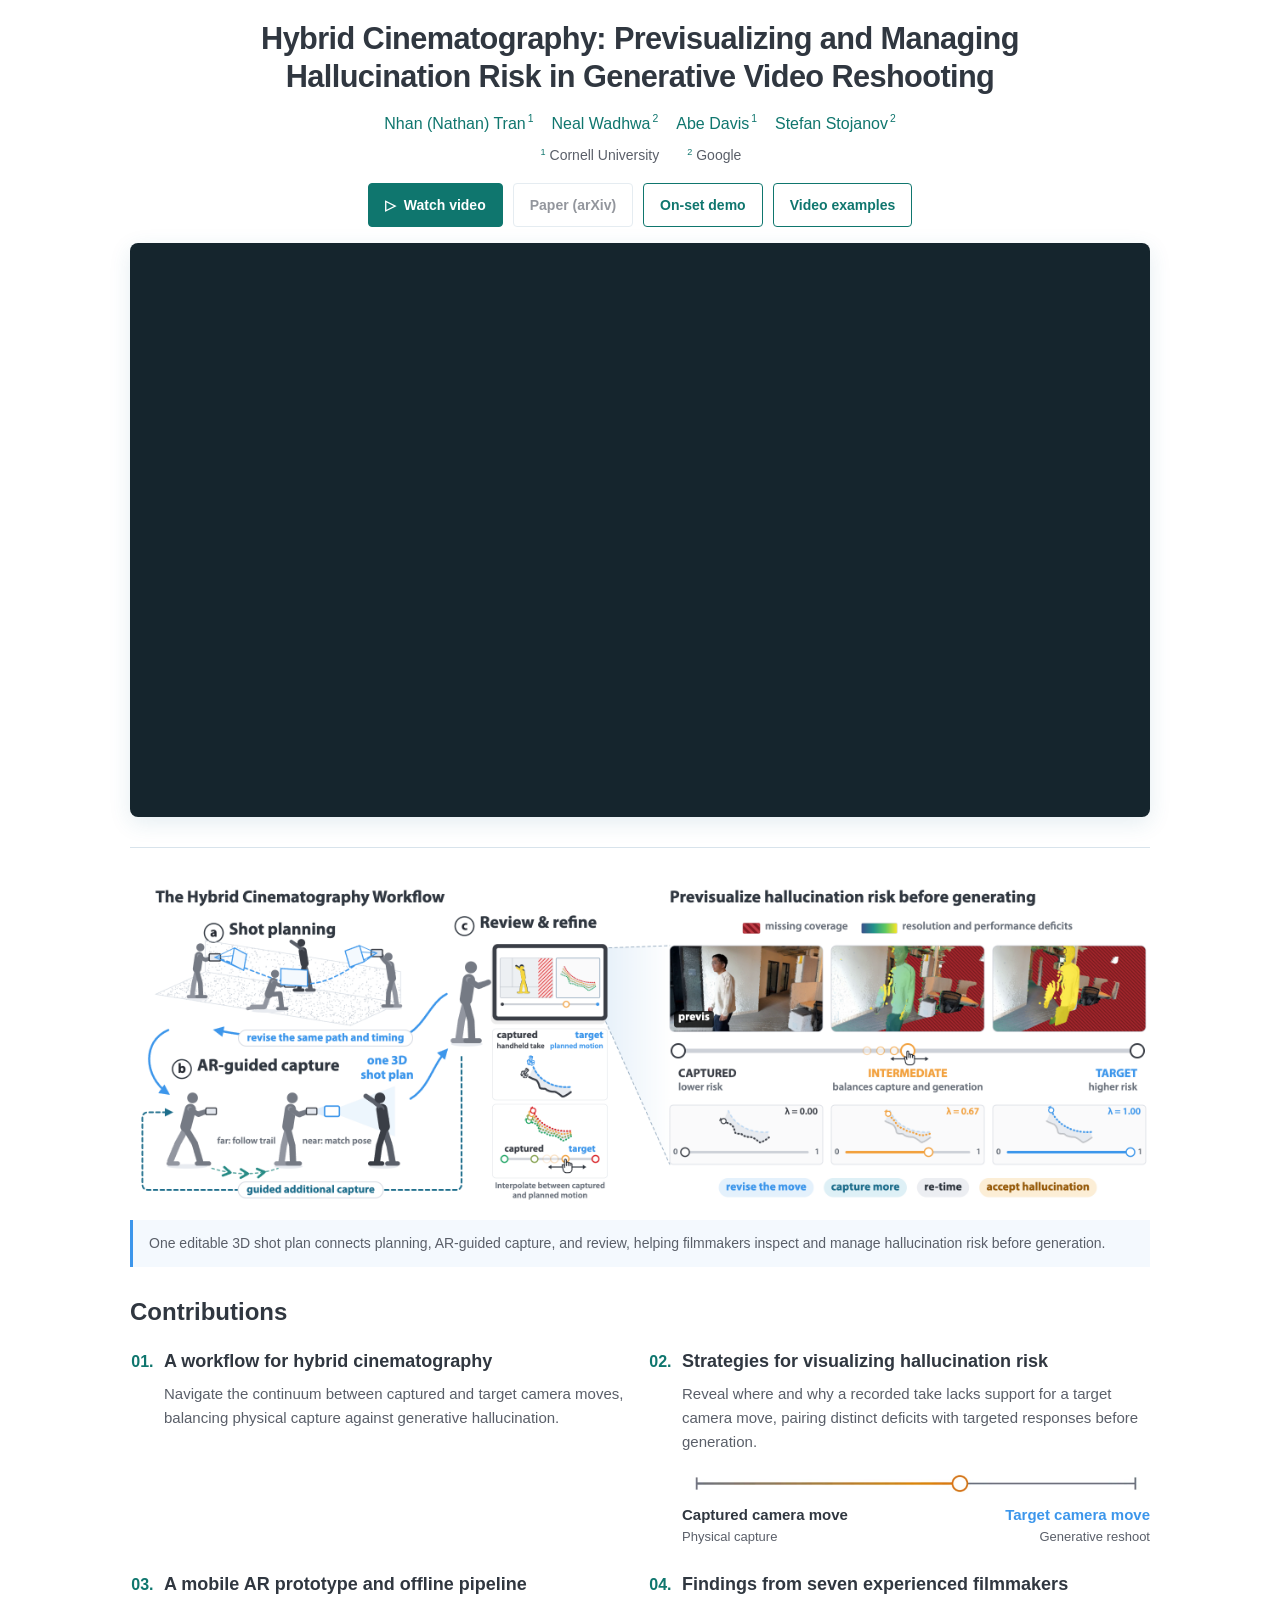
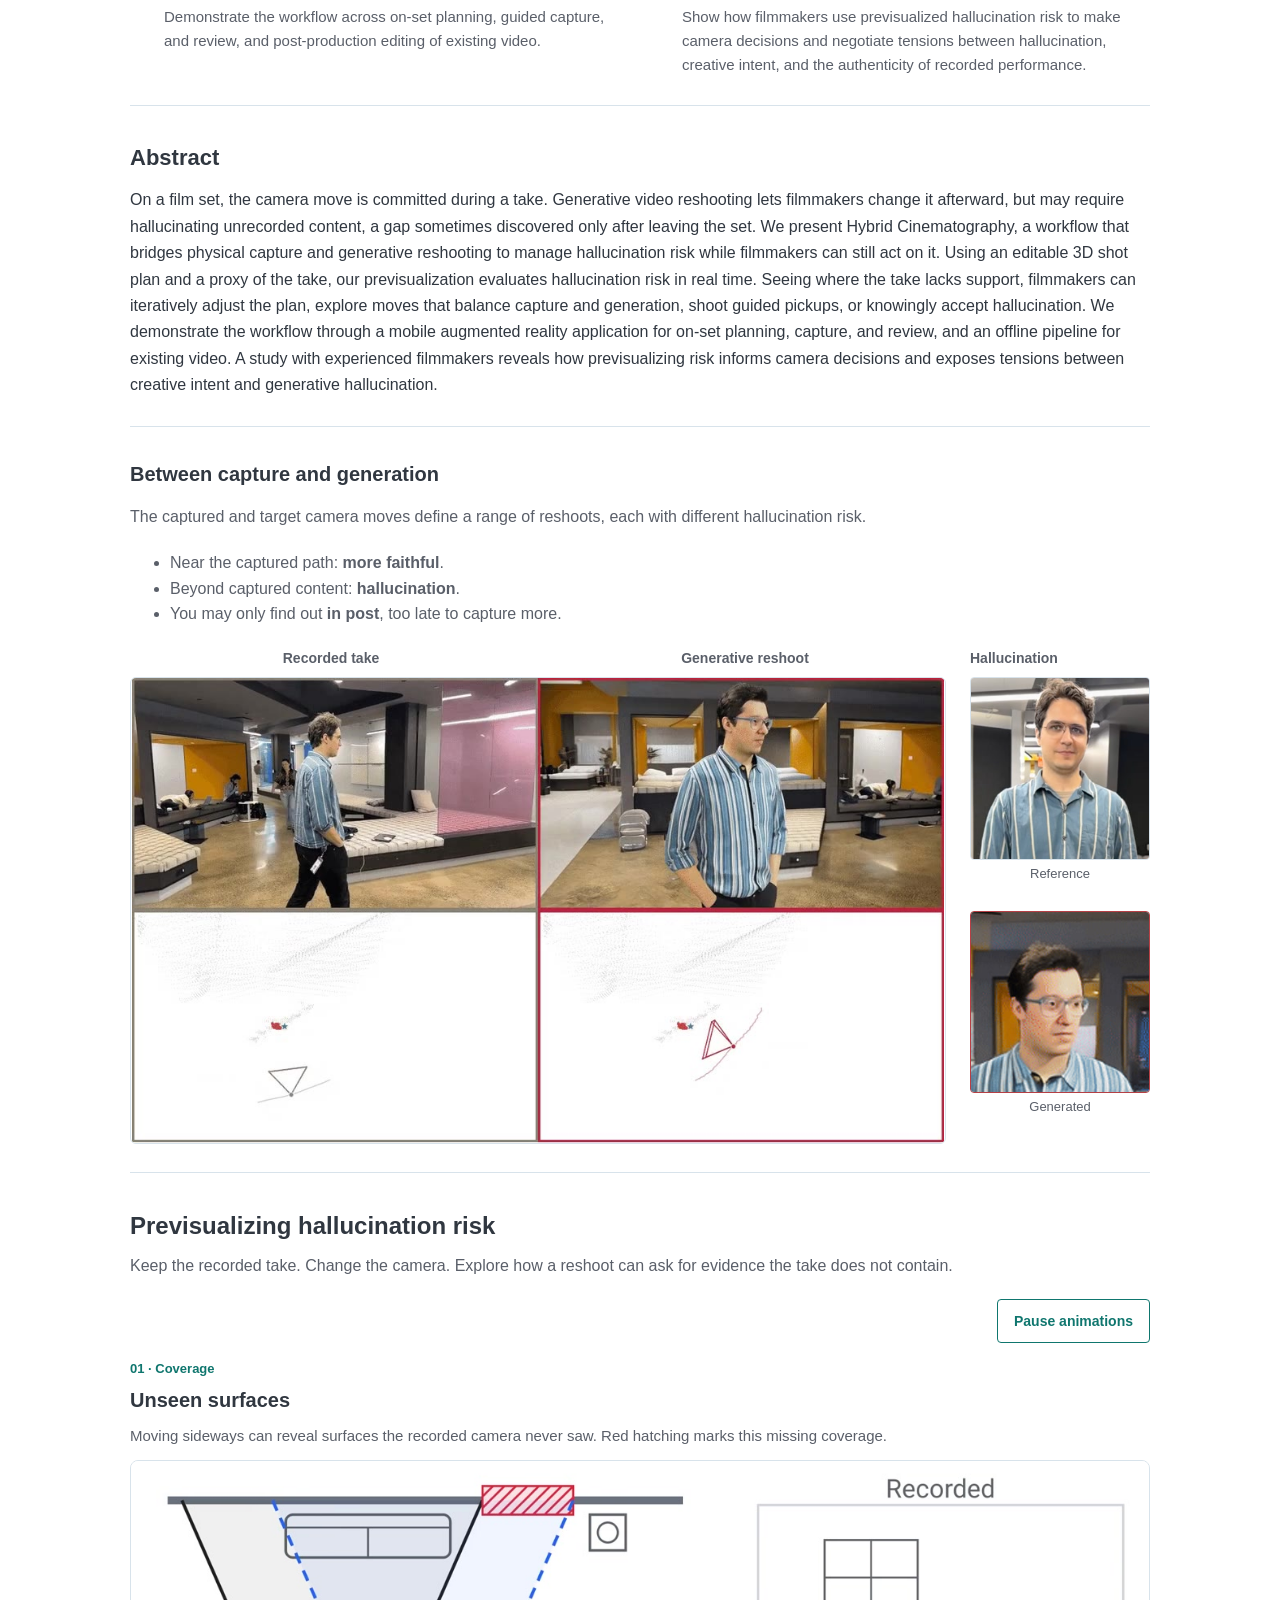
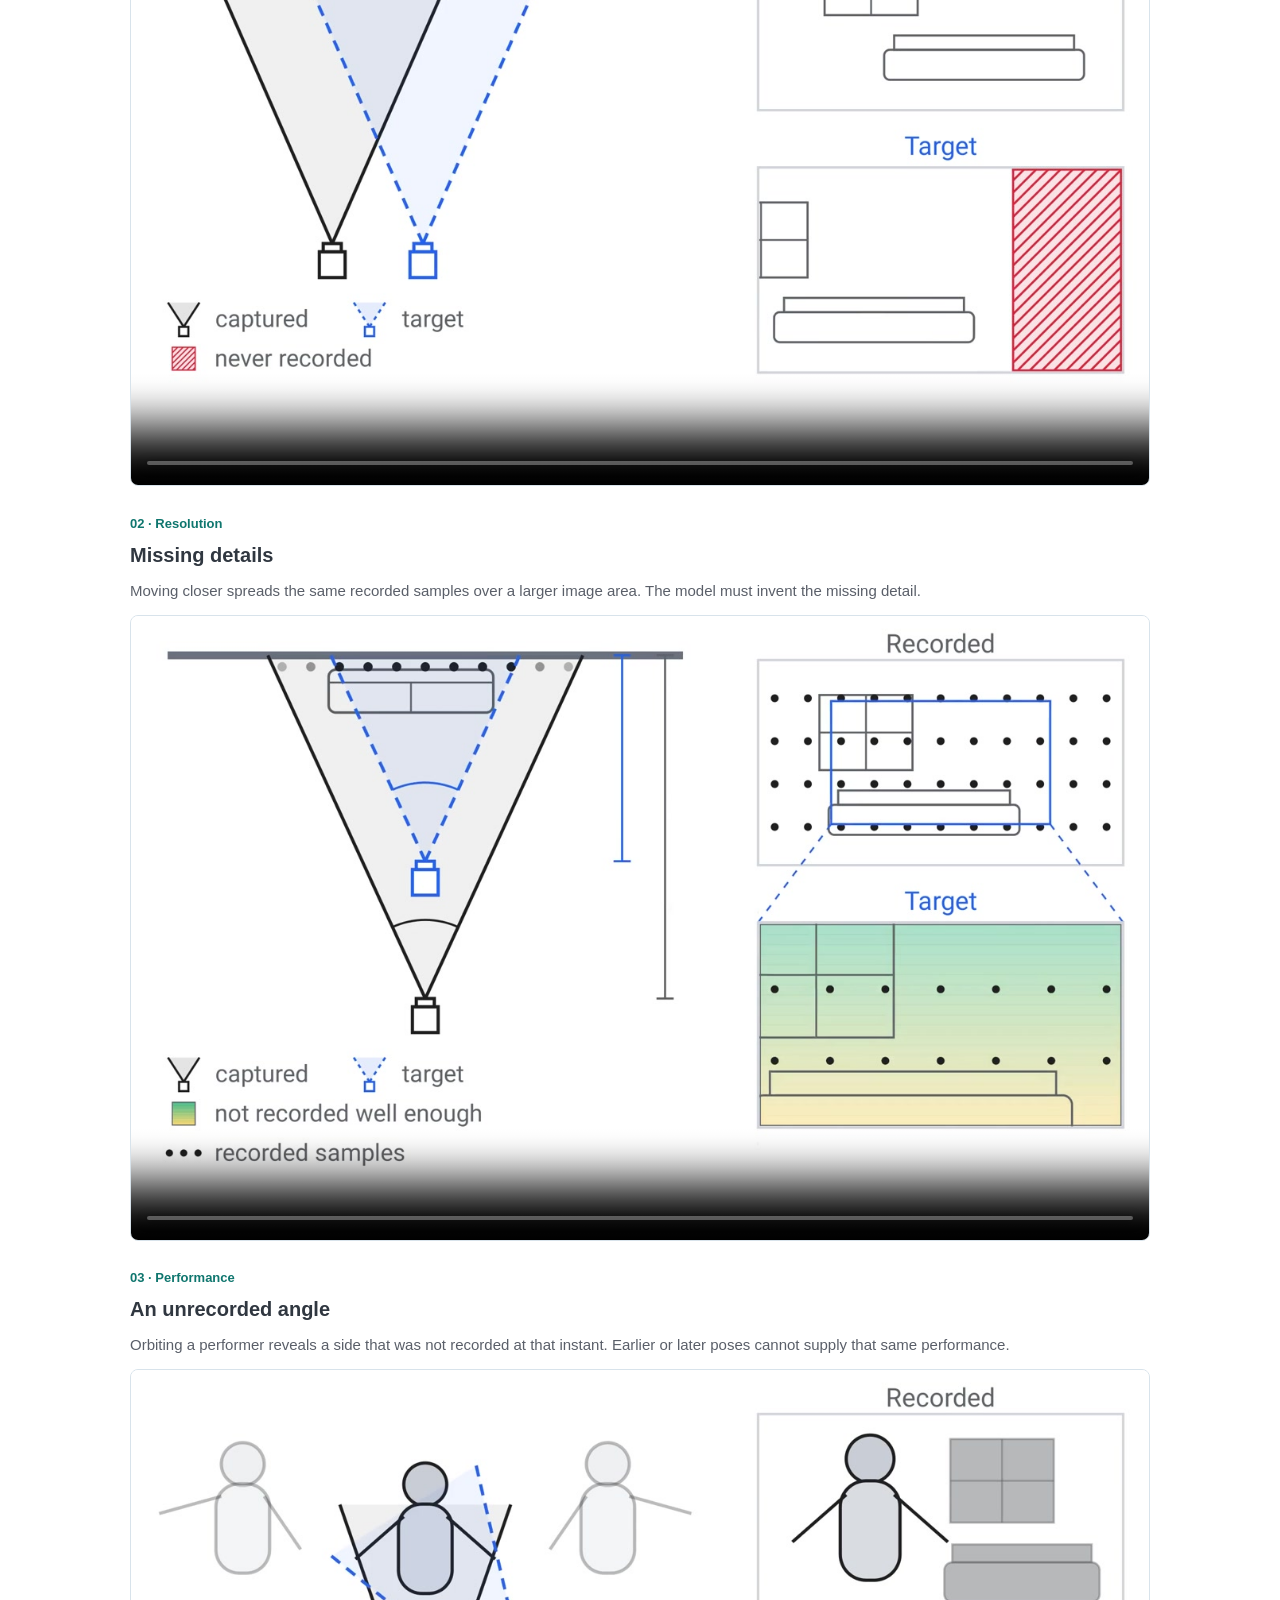
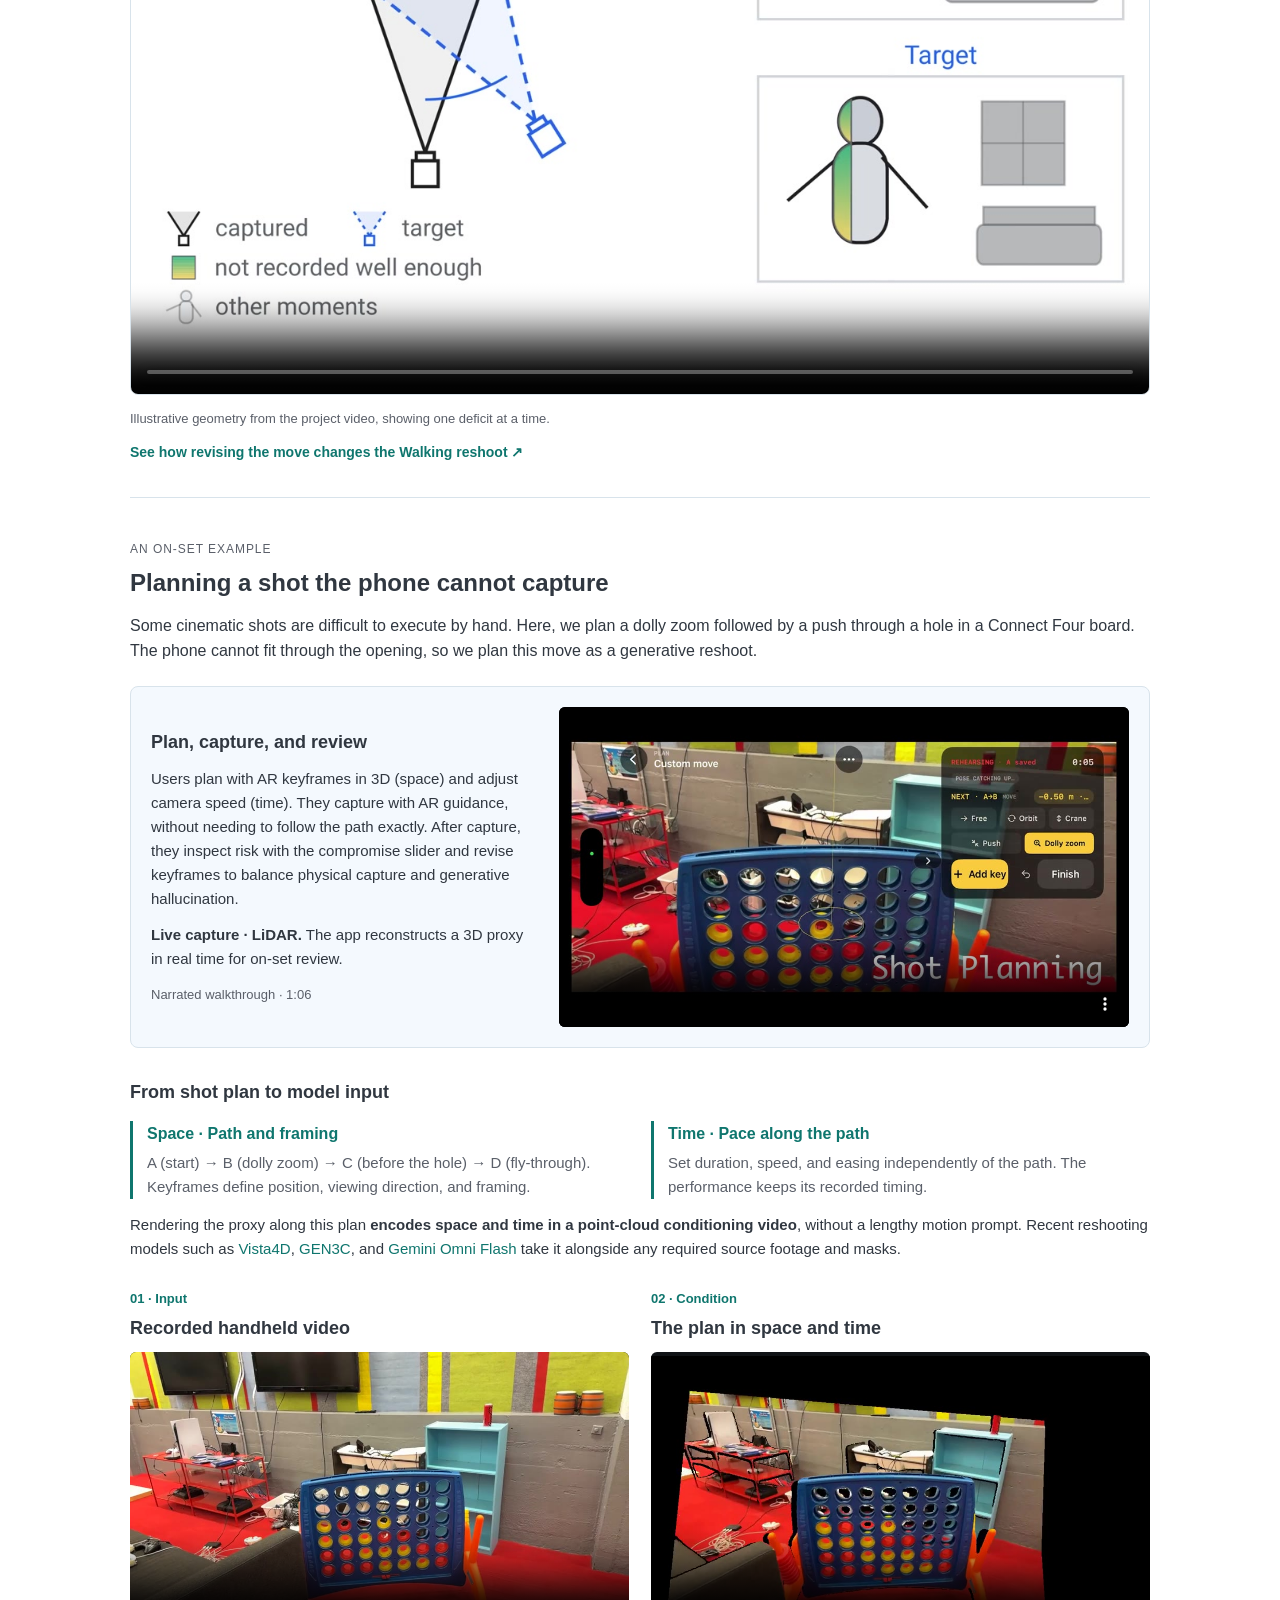
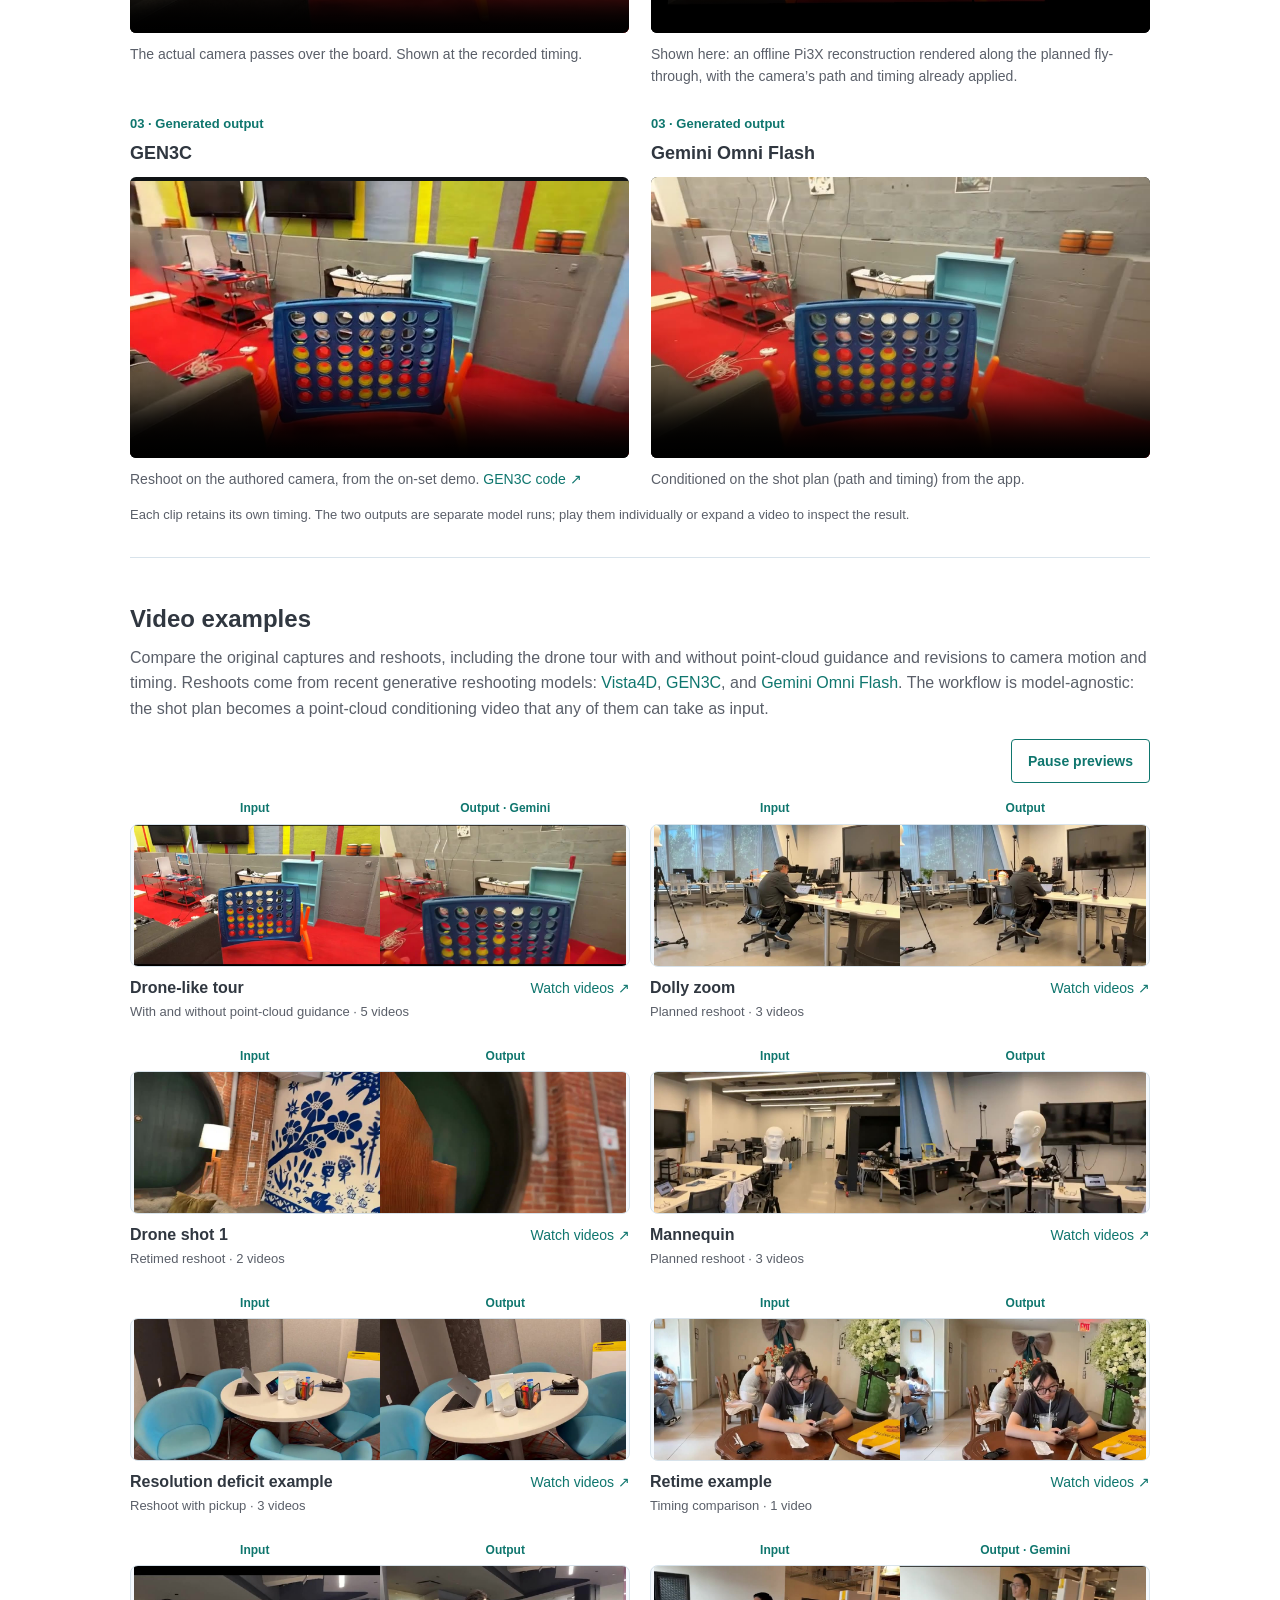
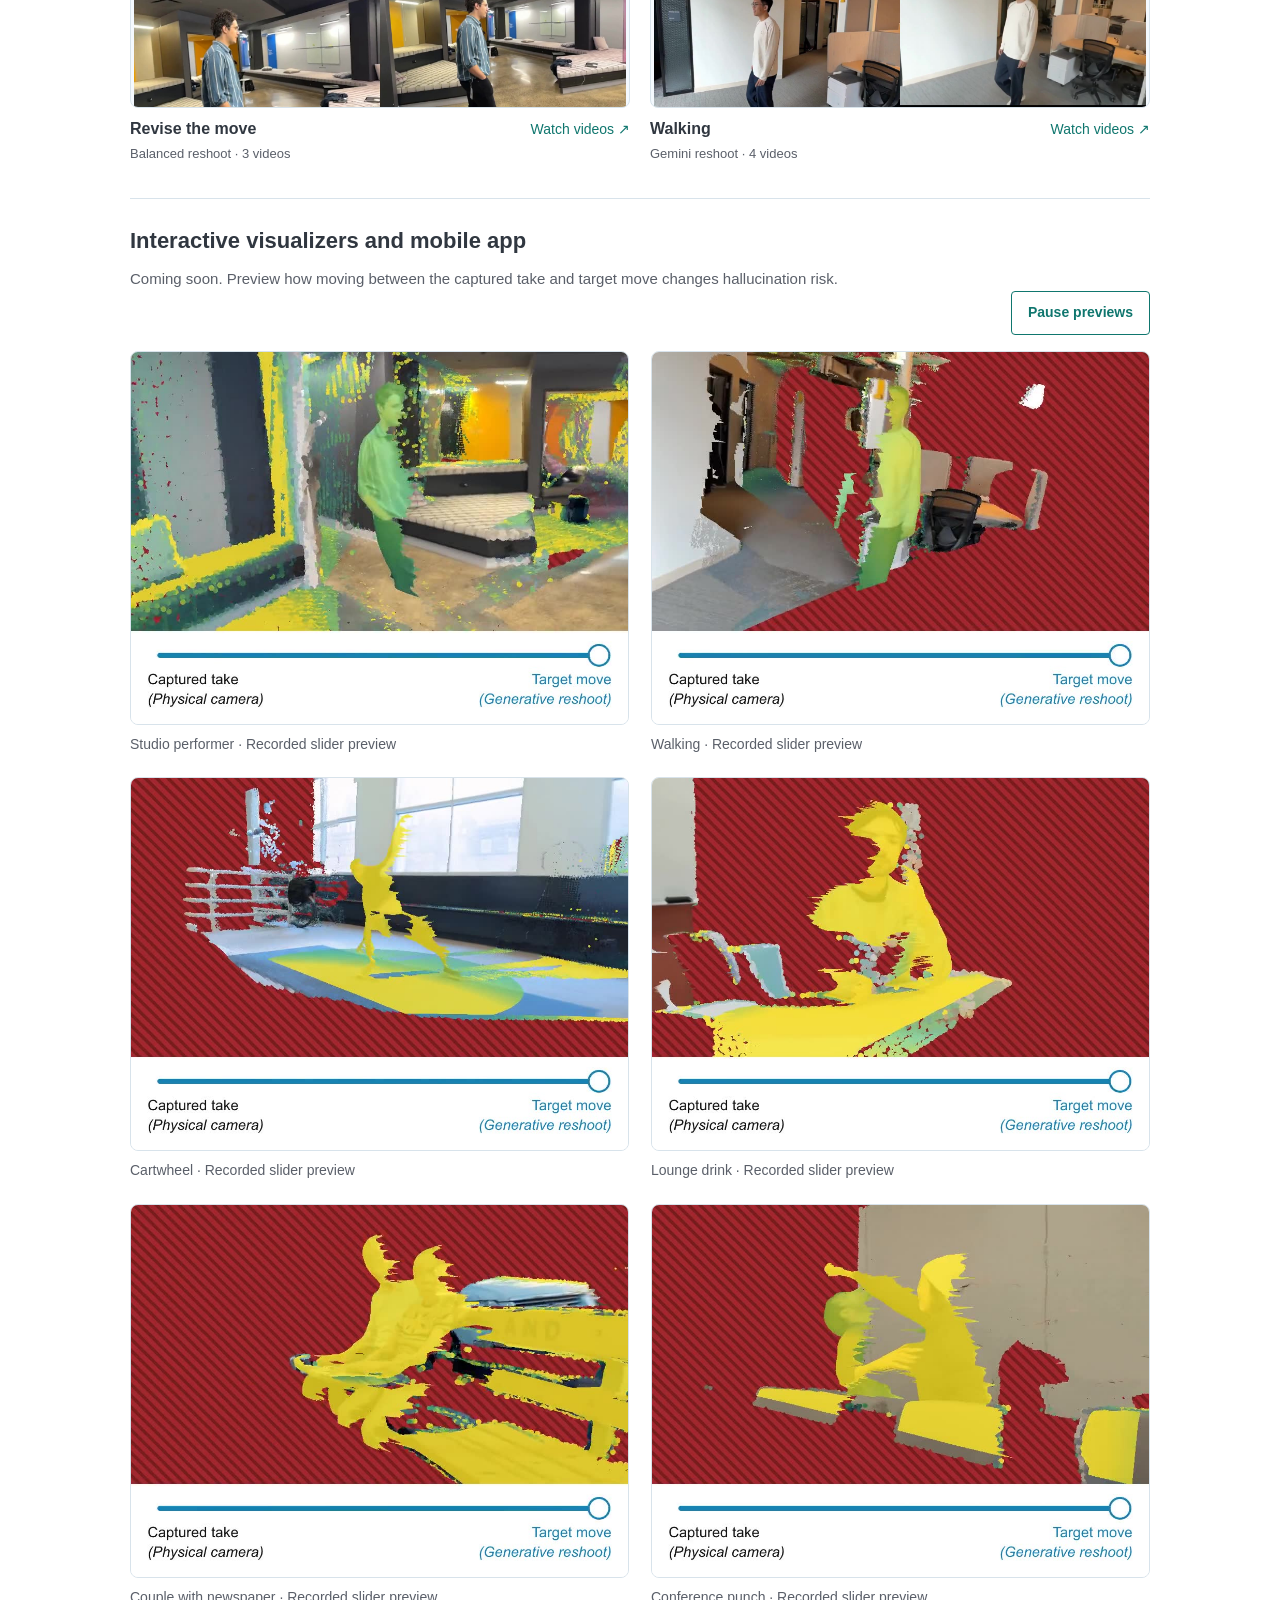
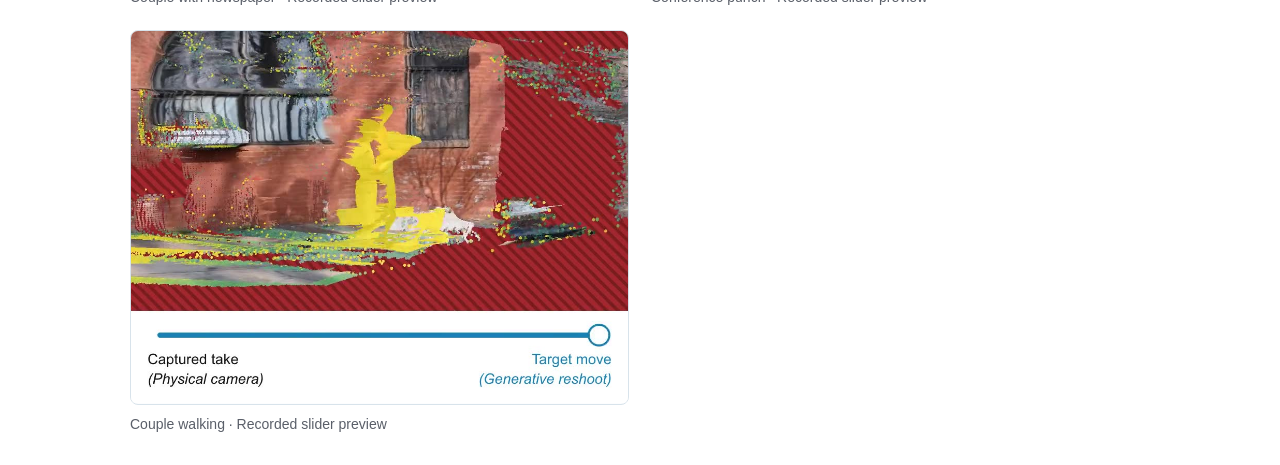
==== commit 3bcceb64: "Place Paper button second in project resources" ====
--- a/index.html
+++ b/index.html
@@ -13,7 +13,7 @@
   <h1>Hybrid Cinematography: Previsualizing and Managing Hallucination Risk in Generative Video Reshooting</h1>
   <p class="authors"><span><a href="https://trannhan.com">Nhan (Nathan) Tran</a><sup>1</sup></span><span><a href="https://nealwadhwa.com/">Neal Wadhwa</a><sup>2</sup></span><span><a href="https://www.cs.cornell.edu/abe/group/members">Abe Davis</a><sup>1</sup></span><span><a href="https://sstojanov.github.io/">Stefan Stojanov</a><sup>2</sup></span></p>
   <p class="affiliations"><span><sup>1</sup> Cornell University</span><span><sup>2</sup> Google</span></p>
-  <nav class="resource-links" aria-label="Project resources"><a class="resource primary" href="#video"><span aria-hidden="true">▷</span> Watch video</a><a class="resource" href="#drone-demo">On-set demo</a><a class="resource" href="#video-examples">Video examples</a><button class="resource" type="button" disabled title="arXiv link coming soon">Paper (arXiv)</button></nav>
+  <nav class="resource-links" aria-label="Project resources"><a class="resource primary" href="#video"><span aria-hidden="true">▷</span> Watch video</a><button class="resource" type="button" disabled title="arXiv link coming soon">Paper (arXiv)</button><a class="resource" href="#drone-demo">On-set demo</a><a class="resource" href="#video-examples">Video examples</a></nav>
 </header>
 <section class="project-video" id="video" aria-label="Project video">
   <div class="video-frame"><iframe src="https://www.youtube-nocookie.com/embed/Y9uDFzBZXWE" title="Hybrid Cinematography project video" loading="lazy" allow="accelerometer; autoplay; clipboard-write; encrypted-media; gyroscope; picture-in-picture; web-share" referrerpolicy="strict-origin-when-cross-origin" allowfullscreen></iframe></div>
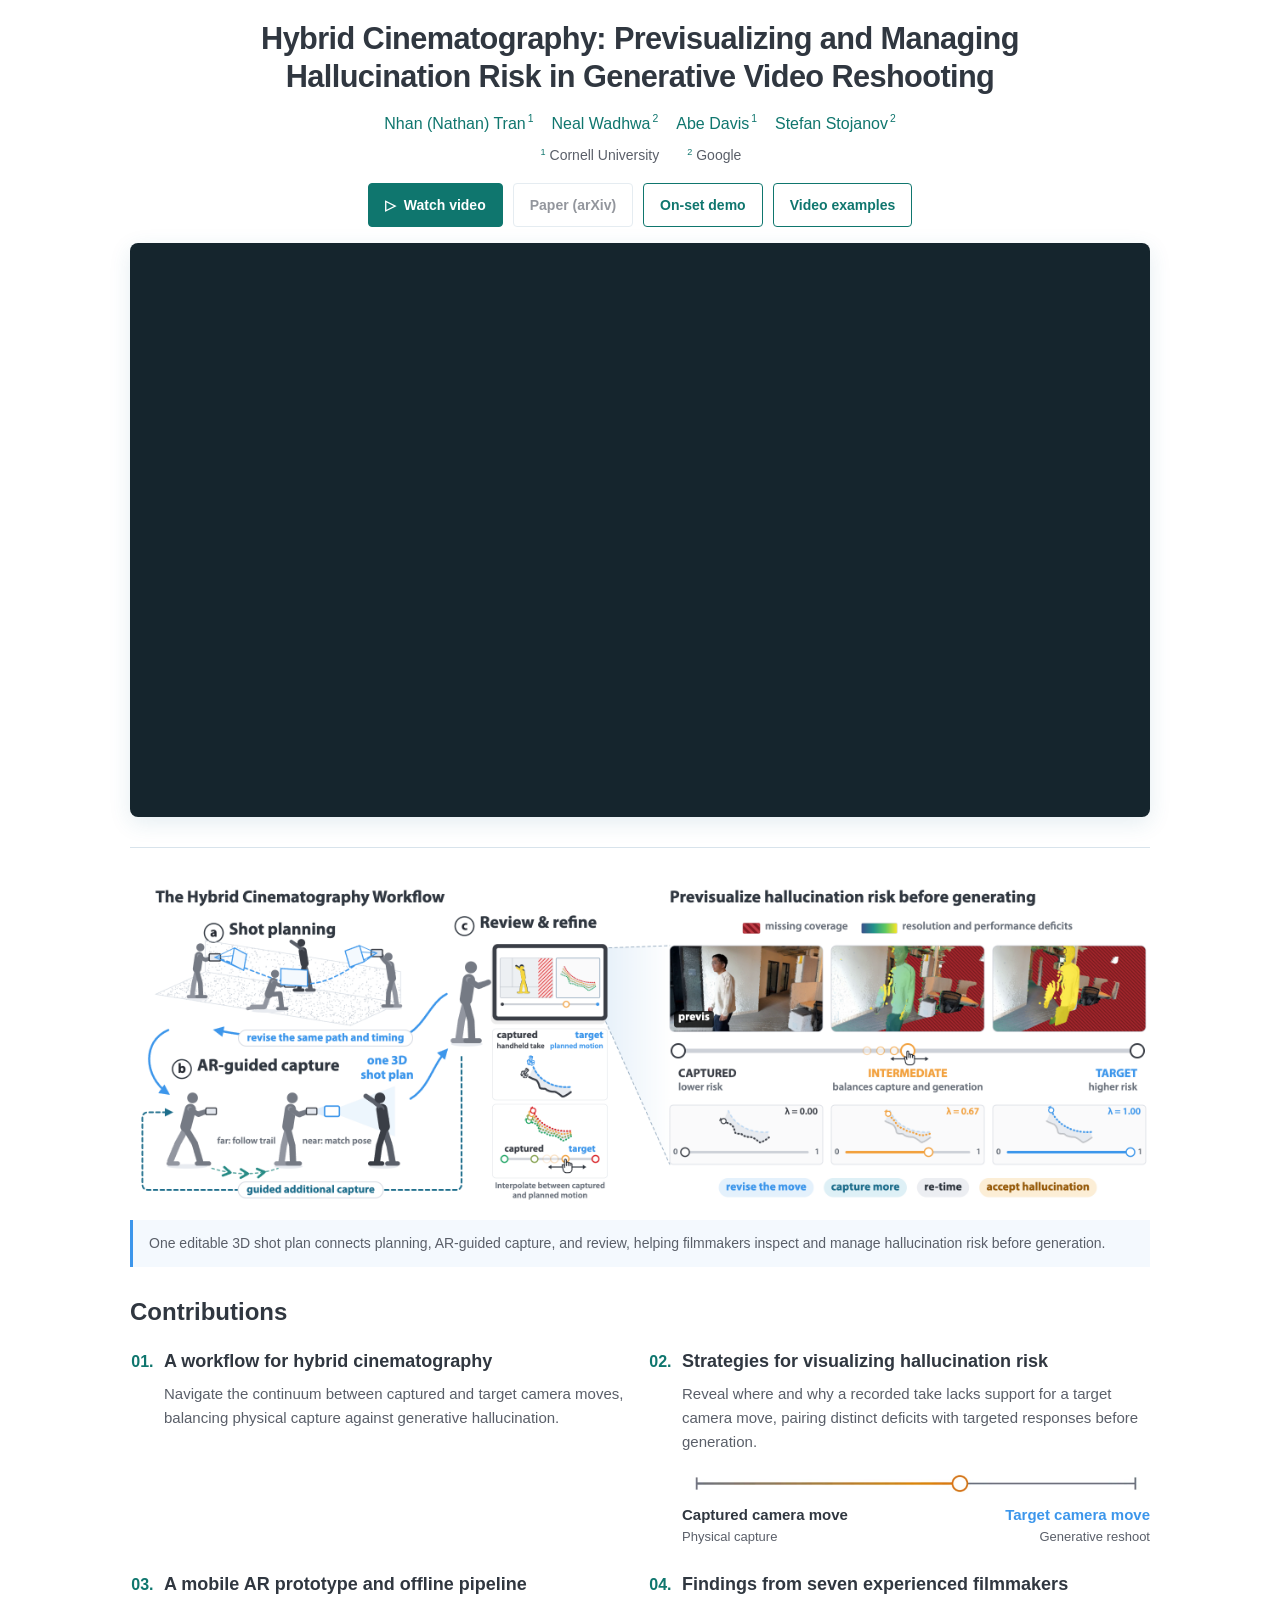
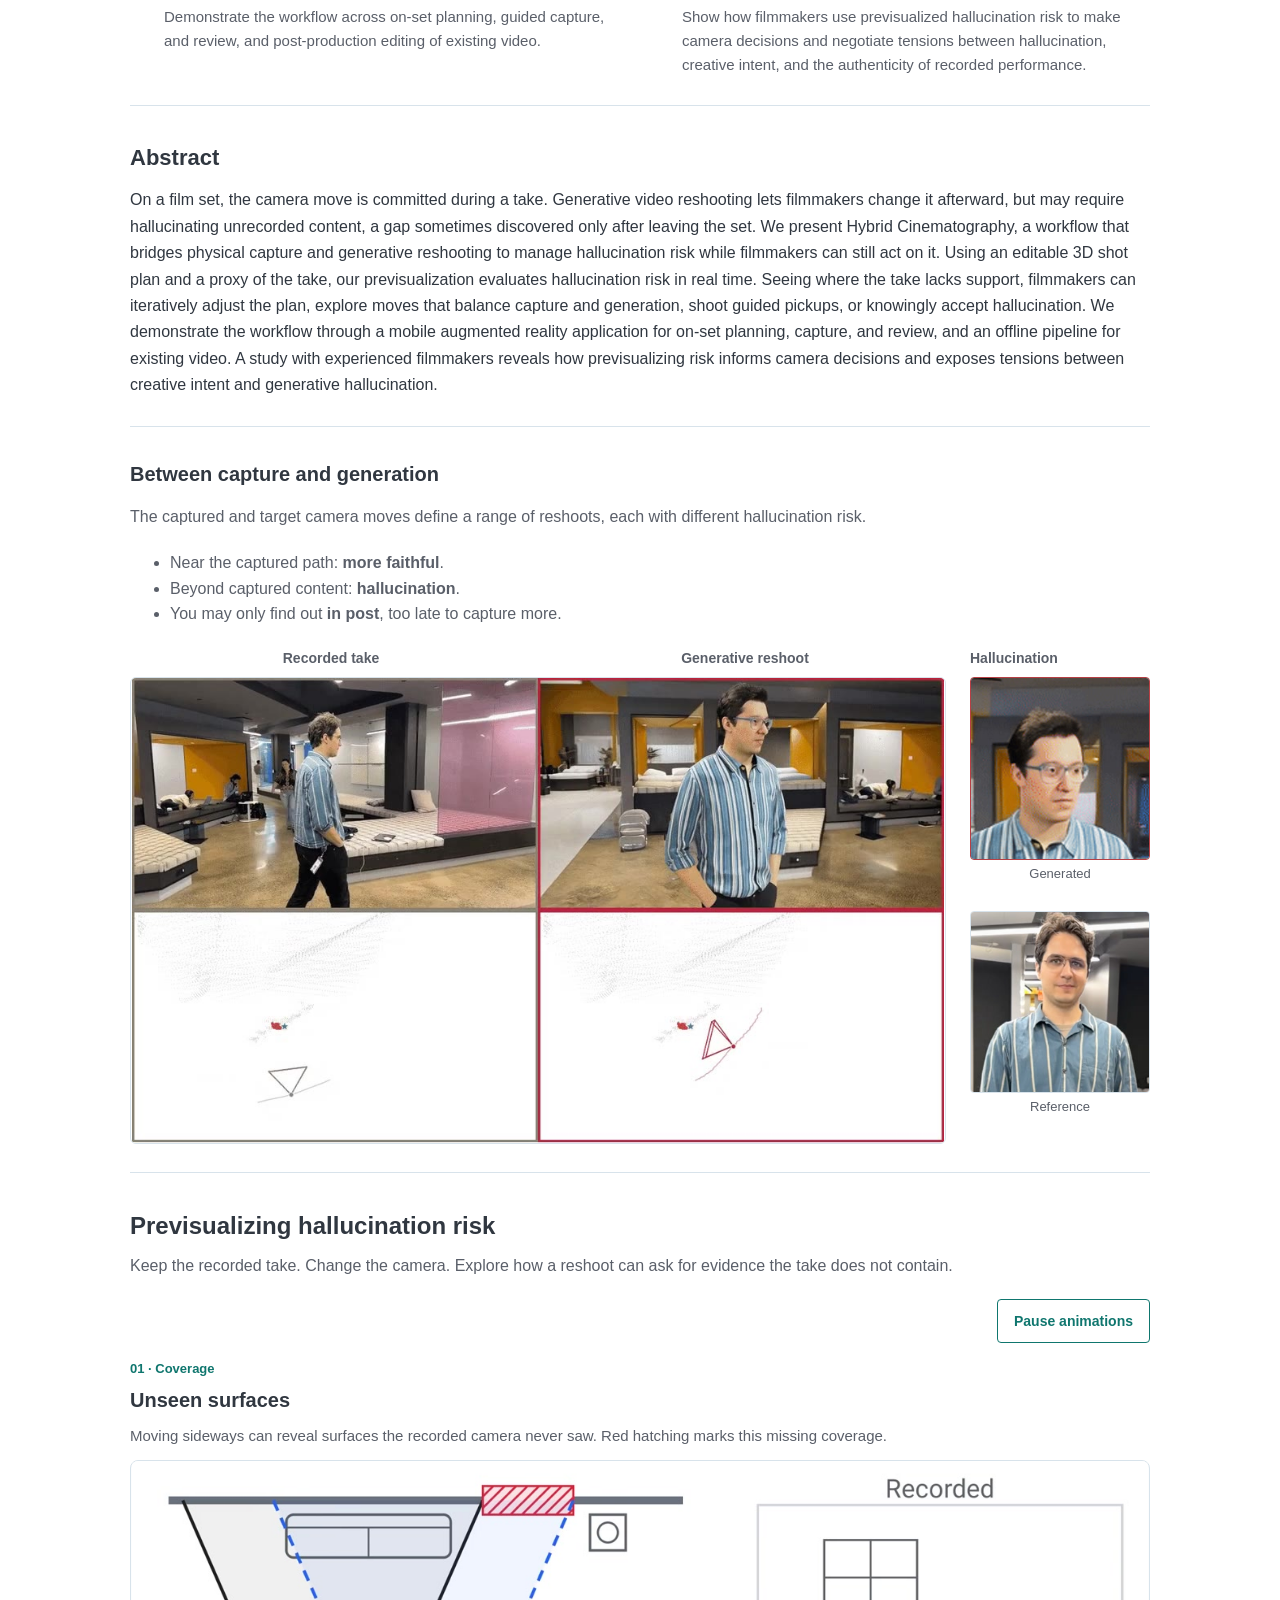
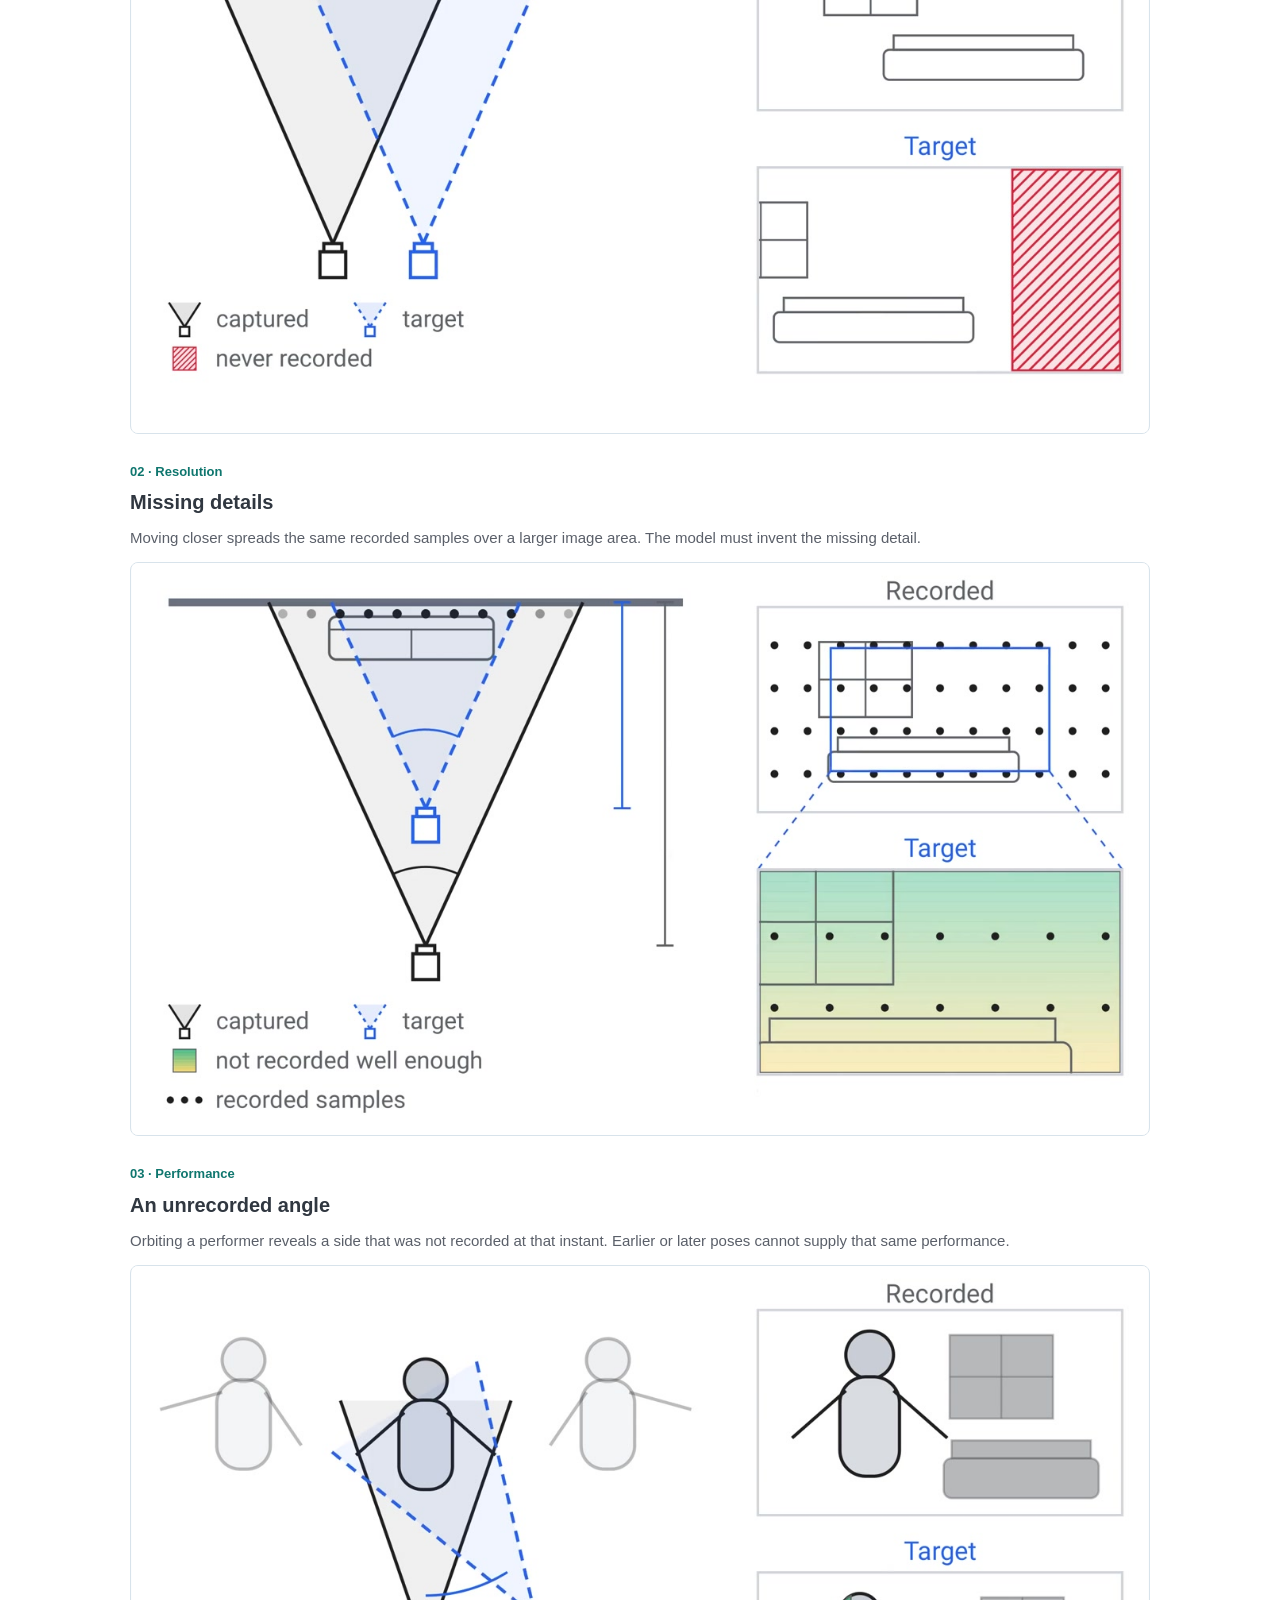
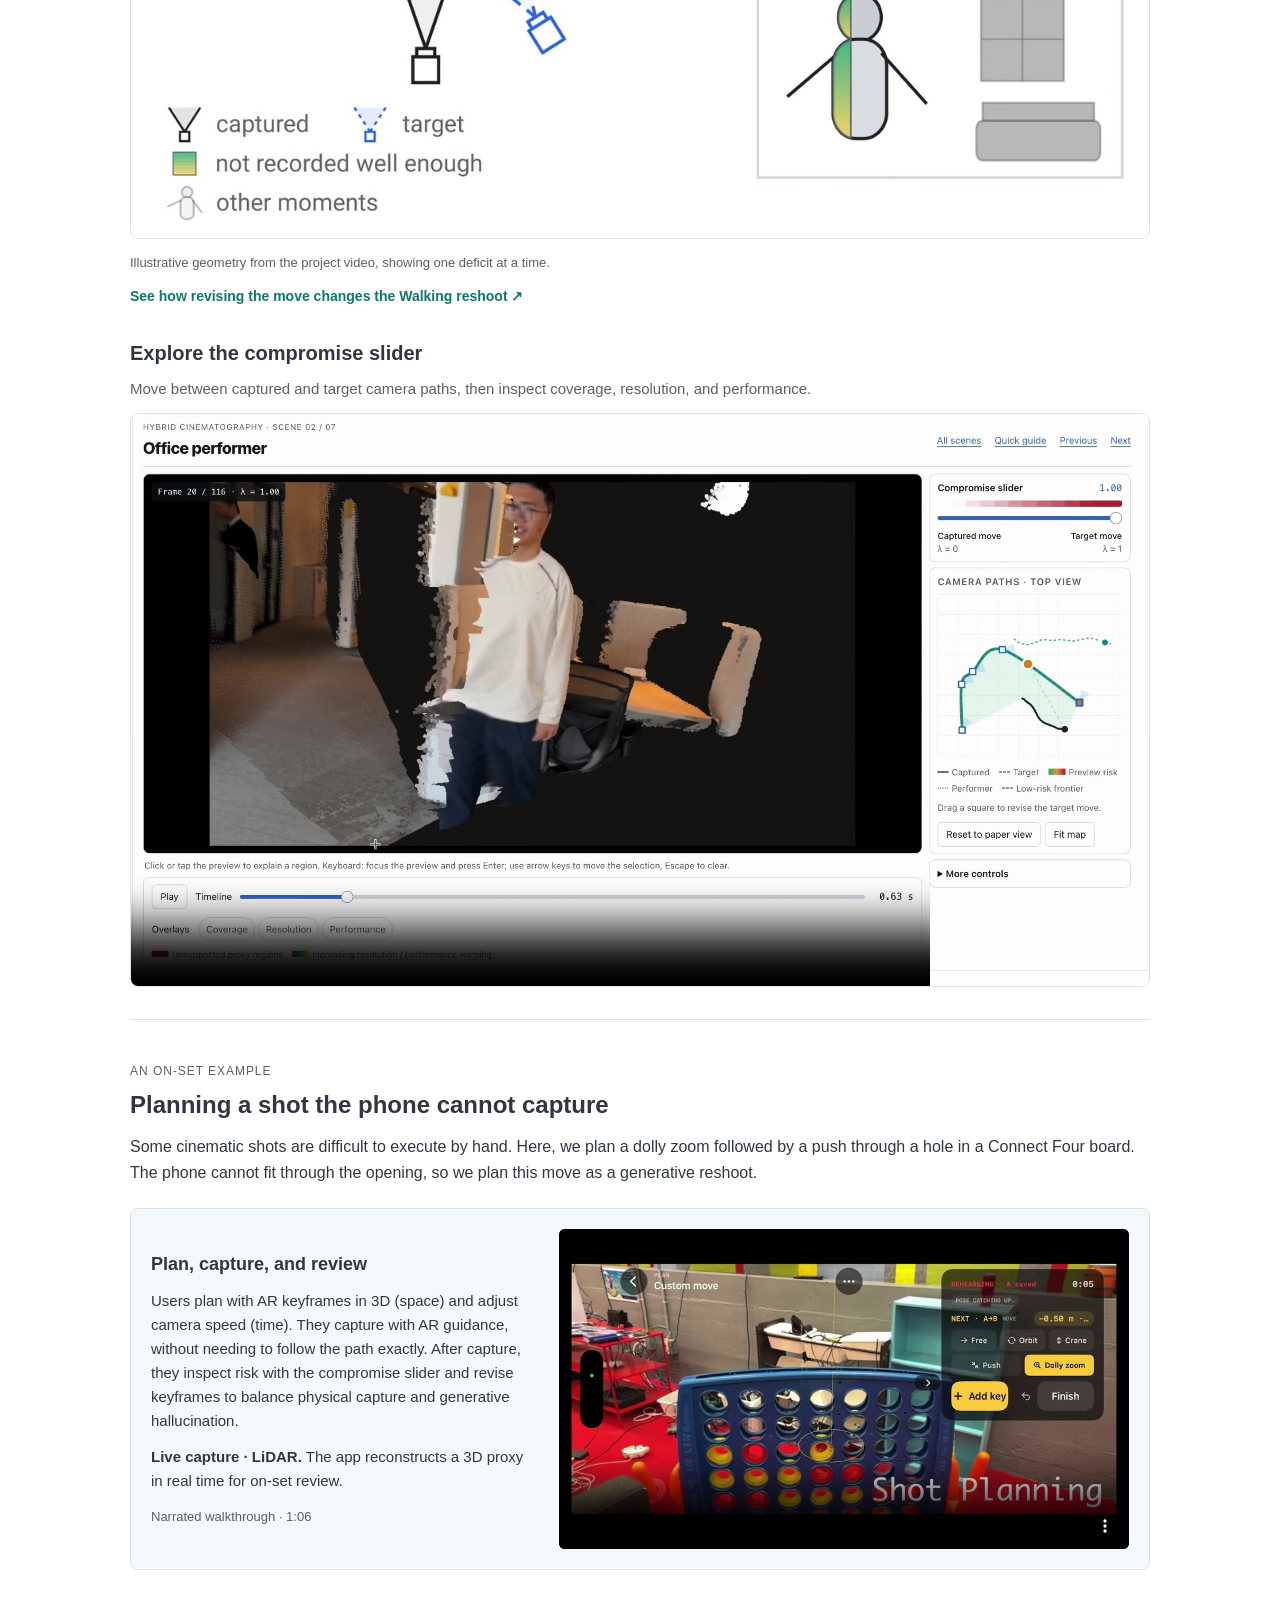
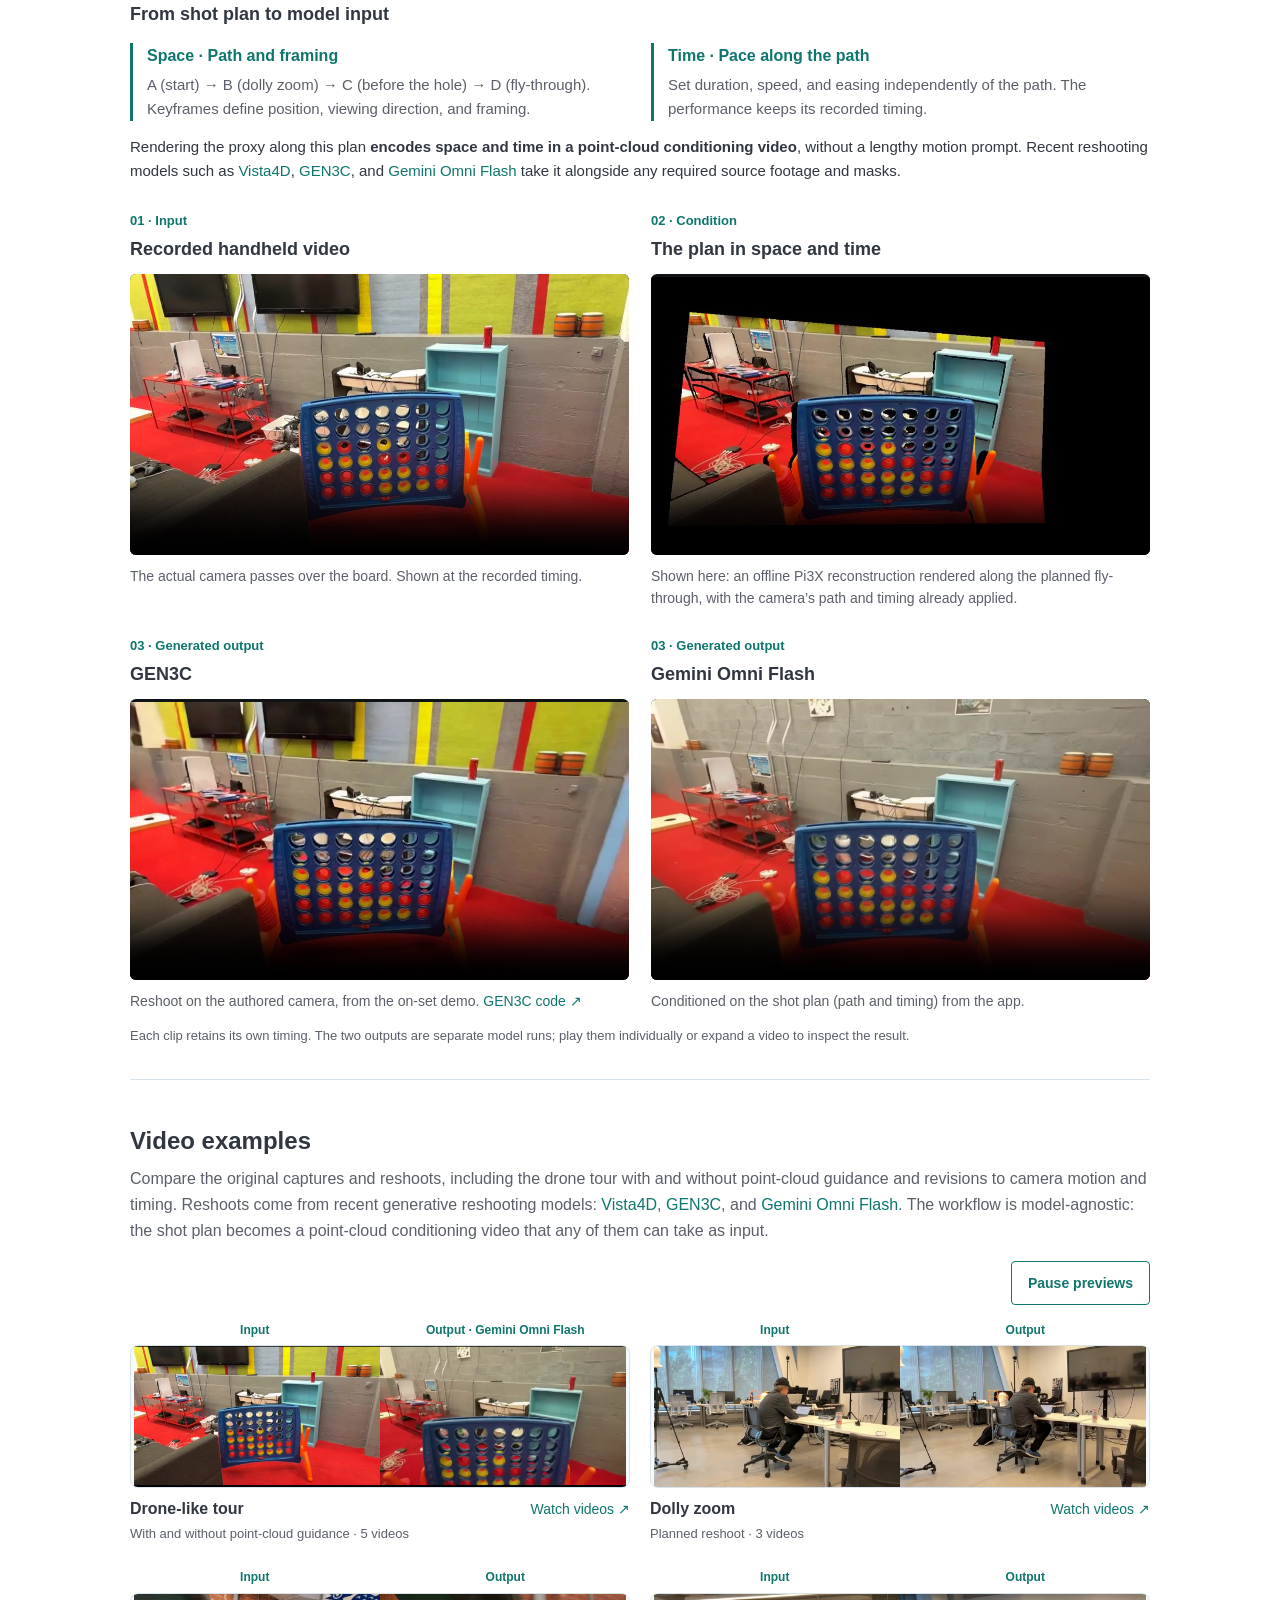
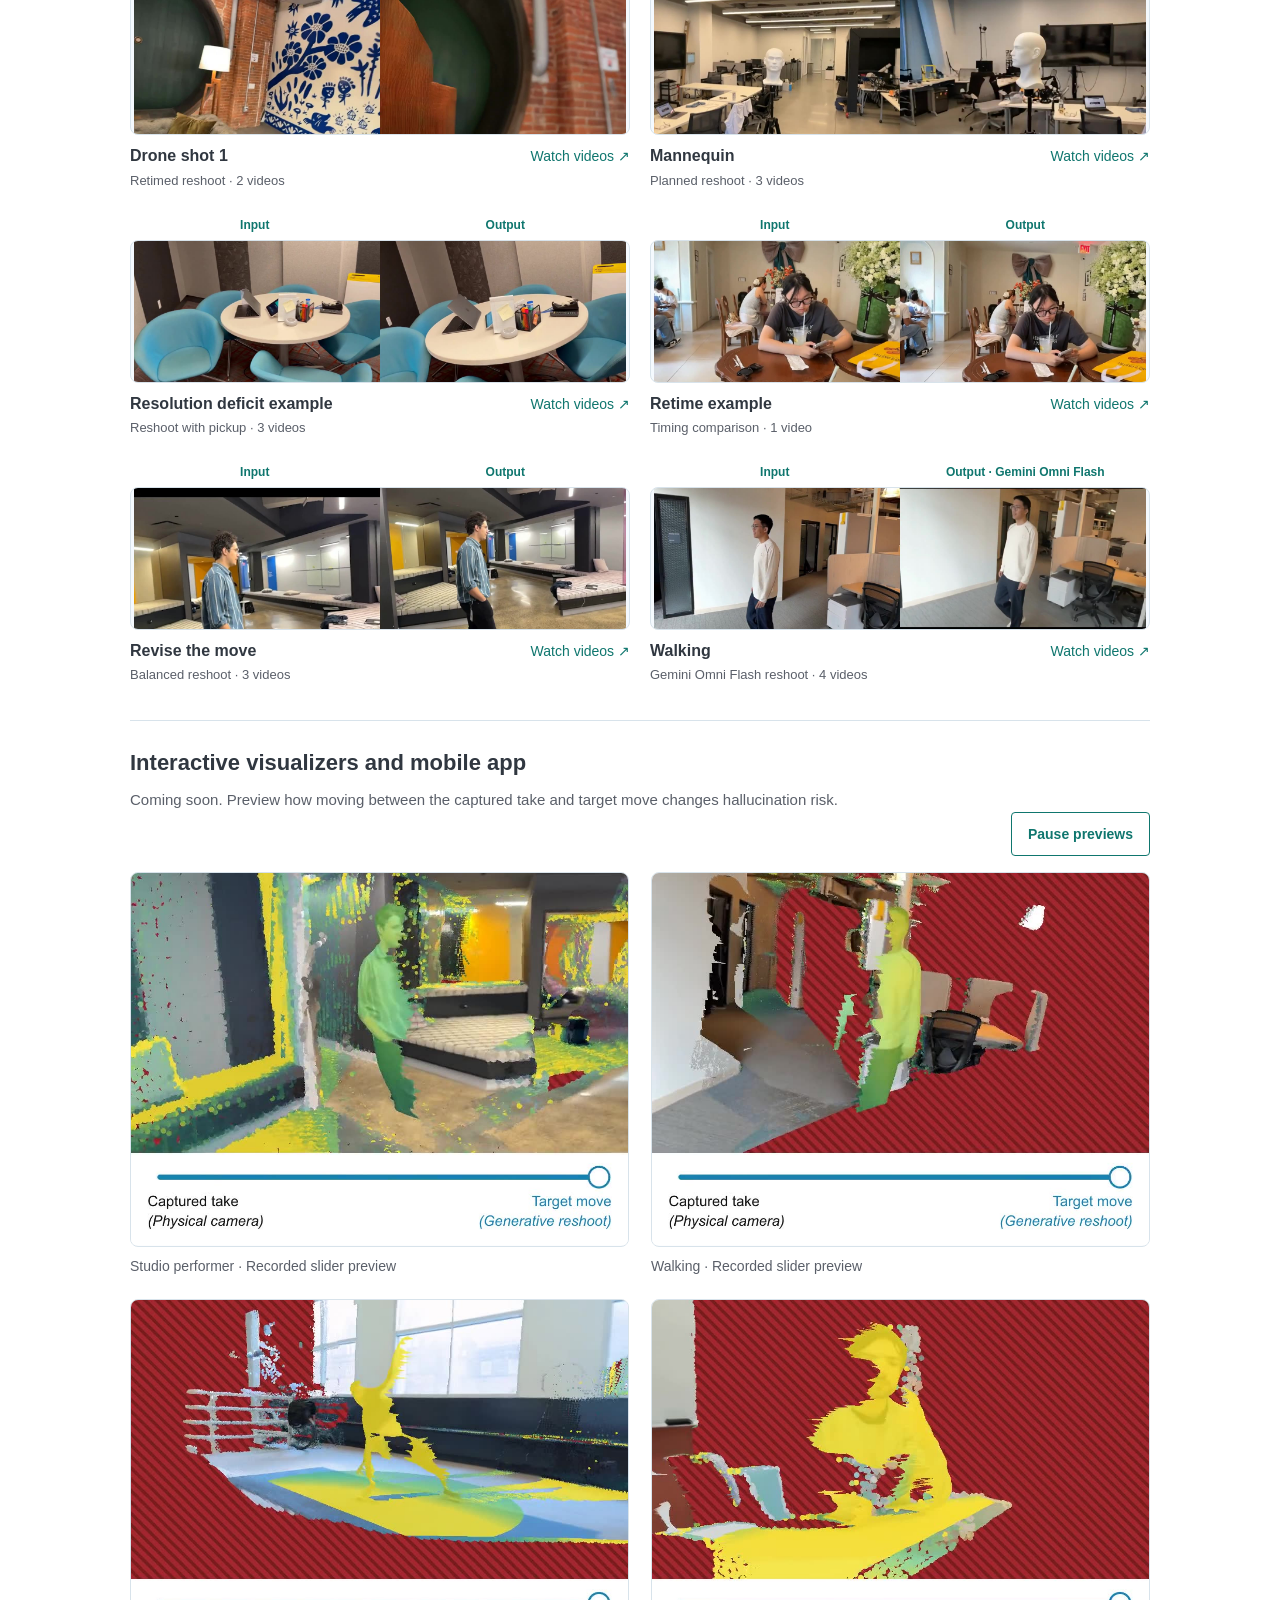
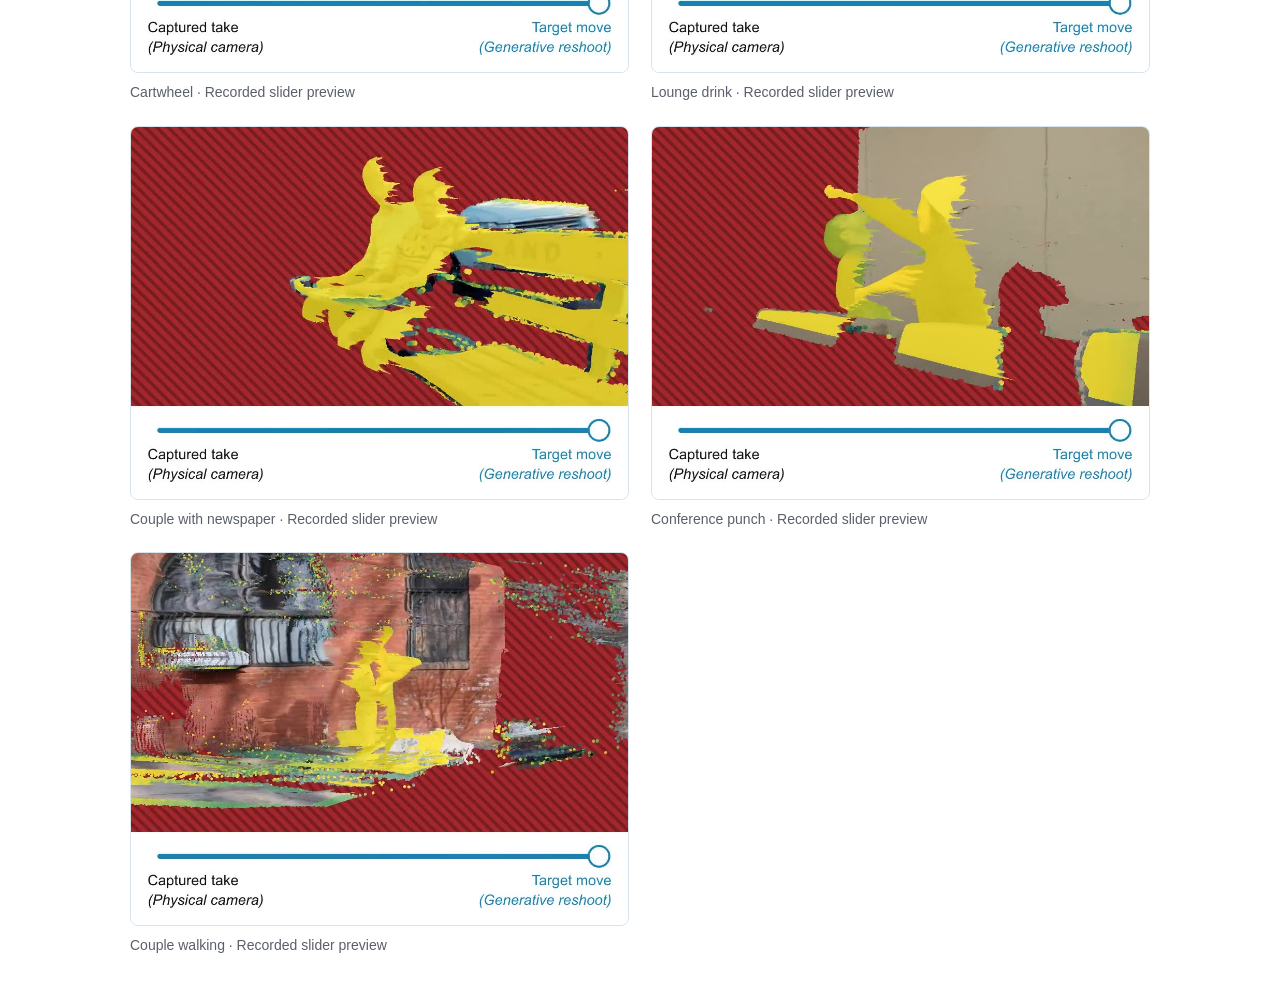
==== commit b4360f19: "Add slider walkthrough and refine risk video presentation" ====
--- a/index.html
+++ b/index.html
@@ -6,7 +6,7 @@
 <meta property="og:title" content="Hybrid Cinematography"><meta property="og:description" content="Previsualizing and managing hallucination risk in generative video reshooting.">
 <meta property="og:image" content="https://hybridcinematography.github.io/assets/social-card.png"><meta property="og:image:width" content="1200"><meta property="og:image:height" content="630">
 <meta name="twitter:card" content="summary_large_image">
-<link rel="stylesheet" href="assets/base.css?v=teal1"><link rel="stylesheet" href="assets/gallery.css"><link rel="stylesheet" href="assets/project.css?v=paper-placeholder1"></head><body>
+<link rel="stylesheet" href="assets/base.css?v=teal1"><link rel="stylesheet" href="assets/gallery.css"><link rel="stylesheet" href="assets/project.css?v=risk-walkthrough1"></head><body>
 <a class="skip-link" href="#main">Skip to content</a>
 <main class="gallery" id="main">
 <header class="project-hero">
@@ -53,8 +53,8 @@
     <div class="risk-detail">
       <p>Hallucination</p>
       <div class="risk-faces">
+        <figure><img src="assets/risk-story/generated-detail.jpg" width="256" height="260" loading="lazy" alt="The altered face in the generated reshoot"><figcaption>Generated</figcaption></figure>
         <figure><img src="assets/risk-story/captured-detail.jpg" width="256" height="260" loading="lazy" alt="Reference appearance of the performer"><figcaption>Reference</figcaption></figure>
-        <figure><img src="assets/risk-story/generated-detail.jpg" width="256" height="260" loading="lazy" alt="The altered face in the generated reshoot"><figcaption>Generated</figcaption></figure>
       </div>
     </div>
   </div>
@@ -66,19 +66,24 @@
   <div class="factor-videos">
     <figure>
       <figcaption><span class="demo-step">01 · Coverage</span><h3>Unseen surfaces</h3><p>Moving sideways can reveal surfaces the recorded camera never saw. Red hatching marks this missing coverage.</p></figcaption>
-      <video controls muted loop playsinline preload="none" poster="assets/factor-videos/coverage.jpg" aria-label="Coverage animation" src="assets/factor-videos/coverage.mp4">Your browser cannot play this video. <a href="assets/factor-videos/coverage.mp4">Open coverage animation</a>.</video>
+      <video muted loop playsinline preload="none" poster="assets/factor-videos/coverage.jpg" aria-label="Coverage animation" src="assets/factor-videos/coverage.mp4">Your browser cannot play this video. <a href="assets/factor-videos/coverage.mp4">Open coverage animation</a>.</video>
     </figure>
     <figure>
       <figcaption><span class="demo-step">02 · Resolution</span><h3>Missing details</h3><p>Moving closer spreads the same recorded samples over a larger image area. The model must invent the missing detail.</p></figcaption>
-      <video controls muted loop playsinline preload="none" poster="assets/factor-videos/resolution.jpg" aria-label="Resolution animation" src="assets/factor-videos/resolution.mp4">Your browser cannot play this video. <a href="assets/factor-videos/resolution.mp4">Open resolution animation</a>.</video>
+      <video muted loop playsinline preload="none" poster="assets/factor-videos/resolution.jpg" aria-label="Resolution animation" src="assets/factor-videos/resolution.mp4">Your browser cannot play this video. <a href="assets/factor-videos/resolution.mp4">Open resolution animation</a>.</video>
     </figure>
     <figure>
       <figcaption><span class="demo-step">03 · Performance</span><h3>An unrecorded angle</h3><p>Orbiting a performer reveals a side that was not recorded at that instant. Earlier or later poses cannot supply that same performance.</p></figcaption>
-      <video controls muted loop playsinline preload="none" poster="assets/factor-videos/performance.jpg" aria-label="Performance animation" src="assets/factor-videos/performance.mp4">Your browser cannot play this video. <a href="assets/factor-videos/performance.mp4">Open performance animation</a>.</video>
+      <video muted loop playsinline preload="none" poster="assets/factor-videos/performance.jpg" aria-label="Performance animation" src="assets/factor-videos/performance.mp4">Your browser cannot play this video. <a href="assets/factor-videos/performance.mp4">Open performance animation</a>.</video>
     </figure>
   </div>
   <p class="risk-note">Illustrative geometry from the project video, showing one deficit at a time.</p>
   <a class="risk-follow" href="assets/videos/walking.html">See how revising the move changes the Walking reshoot <span aria-hidden="true">↗</span></a>
+  <div class="risk-walkthrough" id="slider-walkthrough">
+    <h3>Explore the compromise slider</h3>
+    <p>Move between captured and target camera paths, then inspect coverage, resolution, and performance.</p>
+    <video controls playsinline preload="none" poster="assets/risk-walkthrough/walkthrough.jpg" aria-label="Compromise slider and hallucination risk overlay walkthrough" src="assets/risk-walkthrough/walkthrough.mp4"><track kind="captions" src="assets/risk-walkthrough/walkthrough.vtt" srclang="en" label="English">Your browser cannot play this video. <a href="assets/risk-walkthrough/walkthrough.mp4">Open the slider walkthrough</a>.</video>
+  </div>
 </section>
 <section class="drone-demo" id="drone-demo" aria-labelledby="drone-heading">
   <p class="eyebrow">An on-set example</p><h2 id="drone-heading">Planning a shot the phone cannot capture</h2>
@@ -104,14 +109,14 @@
   <p class="demo-caption">Each clip retains its own timing. The two outputs are separate model runs; play them individually or expand a video to inspect the result.</p>
 </section>
 <!-- video examples start -->
-<section class="video-section" id="video-examples" aria-labelledby="video-heading"><div class="video-heading"><h2 id="video-heading">Video examples</h2><p>Compare the original captures and reshoots, including the drone tour with and without point-cloud guidance and revisions to camera motion and timing. Reshoots come from recent generative reshooting models: <a href="https://eyeline-labs.github.io/Vista4D/">Vista4D</a>, <a href="https://research.nvidia.com/labs/toronto-ai/GEN3C/">GEN3C</a>, and <a href="https://deepmind.google/models/gemini-omni/">Gemini Omni Flash</a>. The workflow is model-agnostic: the shot plan becomes a point-cloud conditioning video that any of them can take as input.</p></div><div class="preview-controls"><button class="resource preview-toggle" id="preview-toggle" type="button" hidden>Pause previews</button></div><div class="scene-grid"><a class="scene" href="assets/videos/drone_tour.html"><div class="comparison-labels" aria-hidden="true"><span>Input</span><span>Output · Gemini</span></div><div class="thumb"><img src="assets/videos/drone_tour.jpg" alt="Drone-like tour: recorded input on the left, Gemini output guided by the point-cloud video on the right" loading="lazy"><video data-src="assets/previews/video-drone_tour.mp4" muted loop playsinline preload="none" aria-hidden="true" tabindex="-1"></video></div><div class="scene-info"><div><h3>Drone-like tour</h3><p>With and without point-cloud guidance · 5 videos</p></div><span class="open">Watch videos ↗</span></div></a>
+<section class="video-section" id="video-examples" aria-labelledby="video-heading"><div class="video-heading"><h2 id="video-heading">Video examples</h2><p>Compare the original captures and reshoots, including the drone tour with and without point-cloud guidance and revisions to camera motion and timing. Reshoots come from recent generative reshooting models: <a href="https://eyeline-labs.github.io/Vista4D/">Vista4D</a>, <a href="https://research.nvidia.com/labs/toronto-ai/GEN3C/">GEN3C</a>, and <a href="https://deepmind.google/models/gemini-omni/">Gemini Omni Flash</a>. The workflow is model-agnostic: the shot plan becomes a point-cloud conditioning video that any of them can take as input.</p></div><div class="preview-controls"><button class="resource preview-toggle" id="preview-toggle" type="button" hidden>Pause previews</button></div><div class="scene-grid"><a class="scene" href="assets/videos/drone_tour.html"><div class="comparison-labels" aria-hidden="true"><span>Input</span><span>Output · Gemini Omni Flash</span></div><div class="thumb"><img src="assets/videos/drone_tour.jpg" alt="Drone-like tour: recorded input on the left, Gemini Omni Flash output guided by the point-cloud video on the right" loading="lazy"><video data-src="assets/previews/video-drone_tour.mp4" muted loop playsinline preload="none" aria-hidden="true" tabindex="-1"></video></div><div class="scene-info"><div><h3>Drone-like tour</h3><p>With and without point-cloud guidance · 5 videos</p></div><span class="open">Watch videos ↗</span></div></a>
 <a class="scene" href="assets/videos/dolly_zoom.html"><div class="comparison-labels" aria-hidden="true"><span>Input</span><span>Output</span></div><div class="thumb"><img src="assets/videos/dolly_zoom.jpg?v=input-output1" alt="Dolly zoom: recorded input on the left, generated dolly zoom on the right" loading="lazy"><video data-src="assets/previews/video-dolly_zoom.mp4?v=input-output1" muted loop playsinline preload="none" aria-hidden="true" tabindex="-1"></video></div><div class="scene-info"><div><h3>Dolly zoom</h3><p>Planned reshoot · 3 videos</p></div><span class="open">Watch videos ↗</span></div></a>
 <a class="scene" href="assets/videos/drone_shot1.html"><div class="comparison-labels" aria-hidden="true"><span>Input</span><span>Output</span></div><div class="thumb"><img src="assets/videos/drone_shot1.jpg?v=input-output1" alt="Drone shot: recorded input on the left, generated retimed move on the right" loading="lazy"><video data-src="assets/previews/video-drone_shot1.mp4?v=input-output1" muted loop playsinline preload="none" aria-hidden="true" tabindex="-1"></video></div><div class="scene-info"><div><h3>Drone shot 1</h3><p>Retimed reshoot · 2 videos</p></div><span class="open">Watch videos ↗</span></div></a>
 <a class="scene" href="assets/videos/mannequin.html"><div class="comparison-labels" aria-hidden="true"><span>Input</span><span>Output</span></div><div class="thumb"><img src="assets/videos/mannequin.jpg?v=input-output1" alt="Mannequin: recorded input on the left, generated camera move on the right" loading="lazy"><video data-src="assets/previews/video-mannequin.mp4?v=input-output1" muted loop playsinline preload="none" aria-hidden="true" tabindex="-1"></video></div><div class="scene-info"><div><h3>Mannequin</h3><p>Planned reshoot · 3 videos</p></div><span class="open">Watch videos ↗</span></div></a>
 <a class="scene" href="assets/videos/resolution_deficit_example.html"><div class="comparison-labels" aria-hidden="true"><span>Input</span><span>Output</span></div><div class="thumb"><img src="assets/videos/resolution_deficit_example.jpg?v=input-output1" alt="Resolution deficit: recorded input on the left, generated reshoot with pickup on the right" loading="lazy"><video data-src="assets/previews/video-resolution_deficit_example.mp4?v=input-output1" muted loop playsinline preload="none" aria-hidden="true" tabindex="-1"></video></div><div class="scene-info"><div><h3>Resolution deficit example</h3><p>Reshoot with pickup · 3 videos</p></div><span class="open">Watch videos ↗</span></div></a>
 <a class="scene" href="assets/videos/retime_example.html"><div class="comparison-labels" aria-hidden="true"><span>Input</span><span>Output</span></div><div class="thumb"><img src="assets/videos/retime_example.jpg?v=input-output1" alt="Retime: captured footage on the left, generated retimed reshoot on the right" loading="lazy"><video data-src="assets/previews/video-retime_example.mp4?v=input-output1" muted loop playsinline preload="none" aria-hidden="true" tabindex="-1"></video></div><div class="scene-info"><div><h3>Retime example</h3><p>Timing comparison · 1 video</p></div><span class="open">Watch videos ↗</span></div></a>
 <a class="scene" href="assets/videos/revise_the_move.html"><div class="comparison-labels" aria-hidden="true"><span>Input</span><span>Output</span></div><div class="thumb"><img src="assets/videos/revise_the_move.jpg?v=input-output1" alt="Revise the move: recorded input on the left, balanced generated reshoot on the right" loading="lazy"><video data-src="assets/previews/video-revise_the_move.mp4?v=input-output1" muted loop playsinline preload="none" aria-hidden="true" tabindex="-1"></video></div><div class="scene-info"><div><h3>Revise the move</h3><p>Balanced reshoot · 3 videos</p></div><span class="open">Watch videos ↗</span></div></a>
-<a class="scene" href="assets/videos/walking.html"><div class="comparison-labels" aria-hidden="true"><span>Input</span><span>Output · Gemini</span></div><div class="thumb"><img src="assets/videos/walking.jpg?v=gemini1" alt="Walking: recorded input on the left, Gemini Omni Flash output on the right" loading="lazy"><video data-src="assets/previews/video-walking.mp4?v=gemini1" muted loop playsinline preload="none" aria-hidden="true" tabindex="-1"></video></div><div class="scene-info"><div><h3>Walking</h3><p>Gemini reshoot · 4 videos</p></div><span class="open">Watch videos ↗</span></div></a></div></section>
+<a class="scene" href="assets/videos/walking.html"><div class="comparison-labels" aria-hidden="true"><span>Input</span><span>Output · Gemini Omni Flash</span></div><div class="thumb"><img src="assets/videos/walking.jpg?v=gemini1" alt="Walking: recorded input on the left, Gemini Omni Flash output on the right" loading="lazy"><video data-src="assets/previews/video-walking.mp4?v=gemini1" muted loop playsinline preload="none" aria-hidden="true" tabindex="-1"></video></div><div class="scene-info"><div><h3>Walking</h3><p>Gemini Omni Flash reshoot · 4 videos</p></div><span class="open">Watch videos ↗</span></div></a></div></section>
 <!-- video examples end -->
 <section class="coming-soon" id="coming-soon" aria-labelledby="coming-soon-heading">
   <h2 id="coming-soon-heading">Interactive visualizers and mobile app</h2>
@@ -127,7 +132,7 @@
     <figure><video muted loop playsinline preload="none" poster="assets/visualizer-previews/couple-walking.jpg?v=slider1500" aria-label="Recorded slider preview of the Couple walking visualizer" src="assets/visualizer-previews/couple-walking.mp4?v=slider1500">Your browser cannot play this video. <a href="assets/visualizer-previews/couple-walking.mp4">Open Couple walking preview</a>.</video><figcaption>Couple walking · Recorded slider preview</figcaption></figure>
   </div>
 </section>
-</main><script src="assets/project-video.js?v=compact-hero1" defer></script><script src="assets/previews.js?v=auto-comparison1" defer></script><!-- Default Statcounter code for HybridCinematography
+</main><script src="assets/project-video.js?v=shared-video-width1" defer></script><script src="assets/previews.js?v=auto-comparison1" defer></script><!-- Default Statcounter code for HybridCinematography
 https://hybridcinematography.github.io/ -->
 <script type="text/javascript">
 var sc_project=13358792;
--- a/assets/project.css
+++ b/assets/project.css
@@ -47,6 +47,7 @@
 .section-heading { display: flex; justify-content: space-between; align-items: baseline; flex-wrap: wrap; gap: 8px 20px; margin-bottom: 16px; }
 .section-heading h2 { font-size: 24px; font-weight: 700; }
 .video-frame { width: 100%; margin-inline: auto; aspect-ratio: 16 / 9; background: #15252d; border-radius: 8px; overflow: hidden; box-shadow: 0 6px 22px rgb(30 110 140 / 12%); }
+.video-frame, .factor-videos video, .risk-walkthrough { max-width: var(--fitted-video-width, 100%); }
 .video-frame iframe { display: block; width: 100%; height: 100%; border: 0; }
 .risk-story { margin-bottom: 34px; padding-bottom: 28px; border-bottom: 1px solid var(--line); scroll-margin-top: 28px; }
 .risk-story .section-heading h2 { font-size: 20px; line-height: 1.35; }
@@ -60,7 +61,7 @@
 .reshoot-comparison figcaption { text-align: center; }
 .reshoot-comparison video { display: block; width: 100%; aspect-ratio: 1000 / 572; border: 1px solid var(--line); border-radius: 6px; }
 .risk-faces img { display: block; flex: none; width: auto; max-width: 100%; height: auto; max-height: calc(100% - 1.35em - 5px); border: 1px solid var(--line); border-radius: 4px; }
-.risk-faces figure:last-child img { border-color: #b64045; }
+.risk-faces figure:first-child img { border-color: #b64045; }
 .risk-faces figcaption { margin-top: 5px; color: var(--ink-dim); text-align: center; }
 .slider-motif { margin-top: 10px; }
 .slider-motif video { display: block; width: 100%; aspect-ratio: 12 / 1; background: white; }
@@ -105,13 +106,15 @@
 .risk-explainer .section-heading { margin-bottom: 8px; }
 .risk-intro { color: var(--ink-dim); font-size: 16px; margin-bottom: 20px; }
 .factor-videos { display: grid; gap: 28px; }
-.factor-videos figure { display: grid; gap: 12px; margin: 0; min-width: 0; container-type: inline-size; }
+.factor-videos figure { display: grid; gap: 12px; margin: 0; min-width: 0; }
 .factor-videos h3 { font-size: 20px; margin: 0 0 8px; font-weight: 600; }
 .factor-videos p { color: var(--ink-dim); font-size: 15px; }
-.factor-videos video, .visualizer-previews video { display: block; width: 100%; background: #fcfdfe; border: 1px solid var(--line); border-radius: 8px; }
-.factor-videos video { aspect-ratio: 16 / 9; }
-/* A band below each 16:9 frame holds the native controls, so they never cover the baked-in legend. */
-.factor-videos video { height: calc(100cqi * 9 / 16 + clamp(36px, 8cqi, 52px)); object-fit: contain; object-position: top; background: #fff; }
+.factor-videos video, .visualizer-previews video, .risk-walkthrough video { display: block; width: 100%; background: #fcfdfe; border: 1px solid var(--line); border-radius: 8px; }
+.factor-videos video, .risk-walkthrough video { aspect-ratio: 16 / 9; height: auto; }
+.factor-videos video { margin-inline: auto; }
+.risk-walkthrough { width: 100%; margin: 28px auto 0; }
+.risk-walkthrough h3 { font-size: 20px; margin-bottom: 8px; }
+.risk-walkthrough p { color: var(--ink-dim); font-size: 15px; margin-bottom: 12px; }
 .visualizer-previews video { aspect-ratio: 4 / 3; }
 .risk-note { color: var(--ink-dim); font-size: 13px; margin: 14px 0 10px; }
 .risk-follow { font-size: 14px; font-weight: 600; }
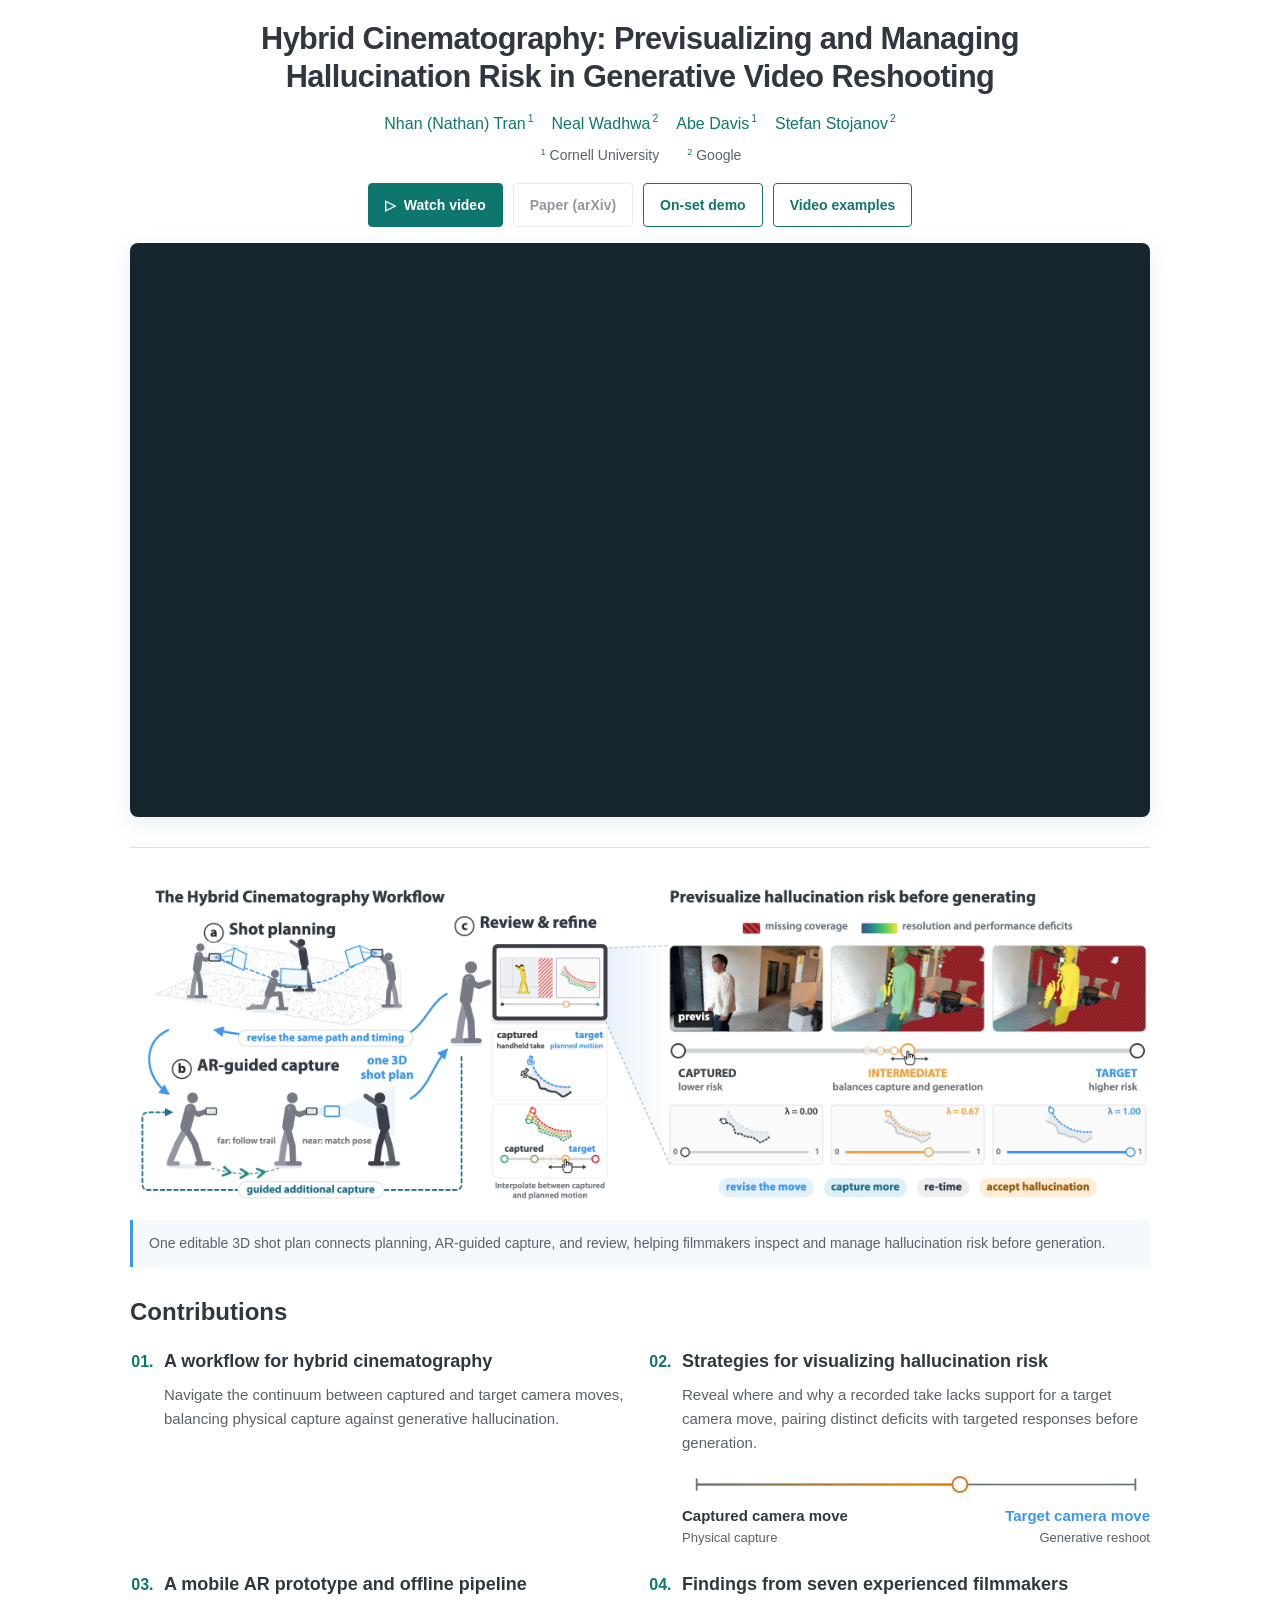
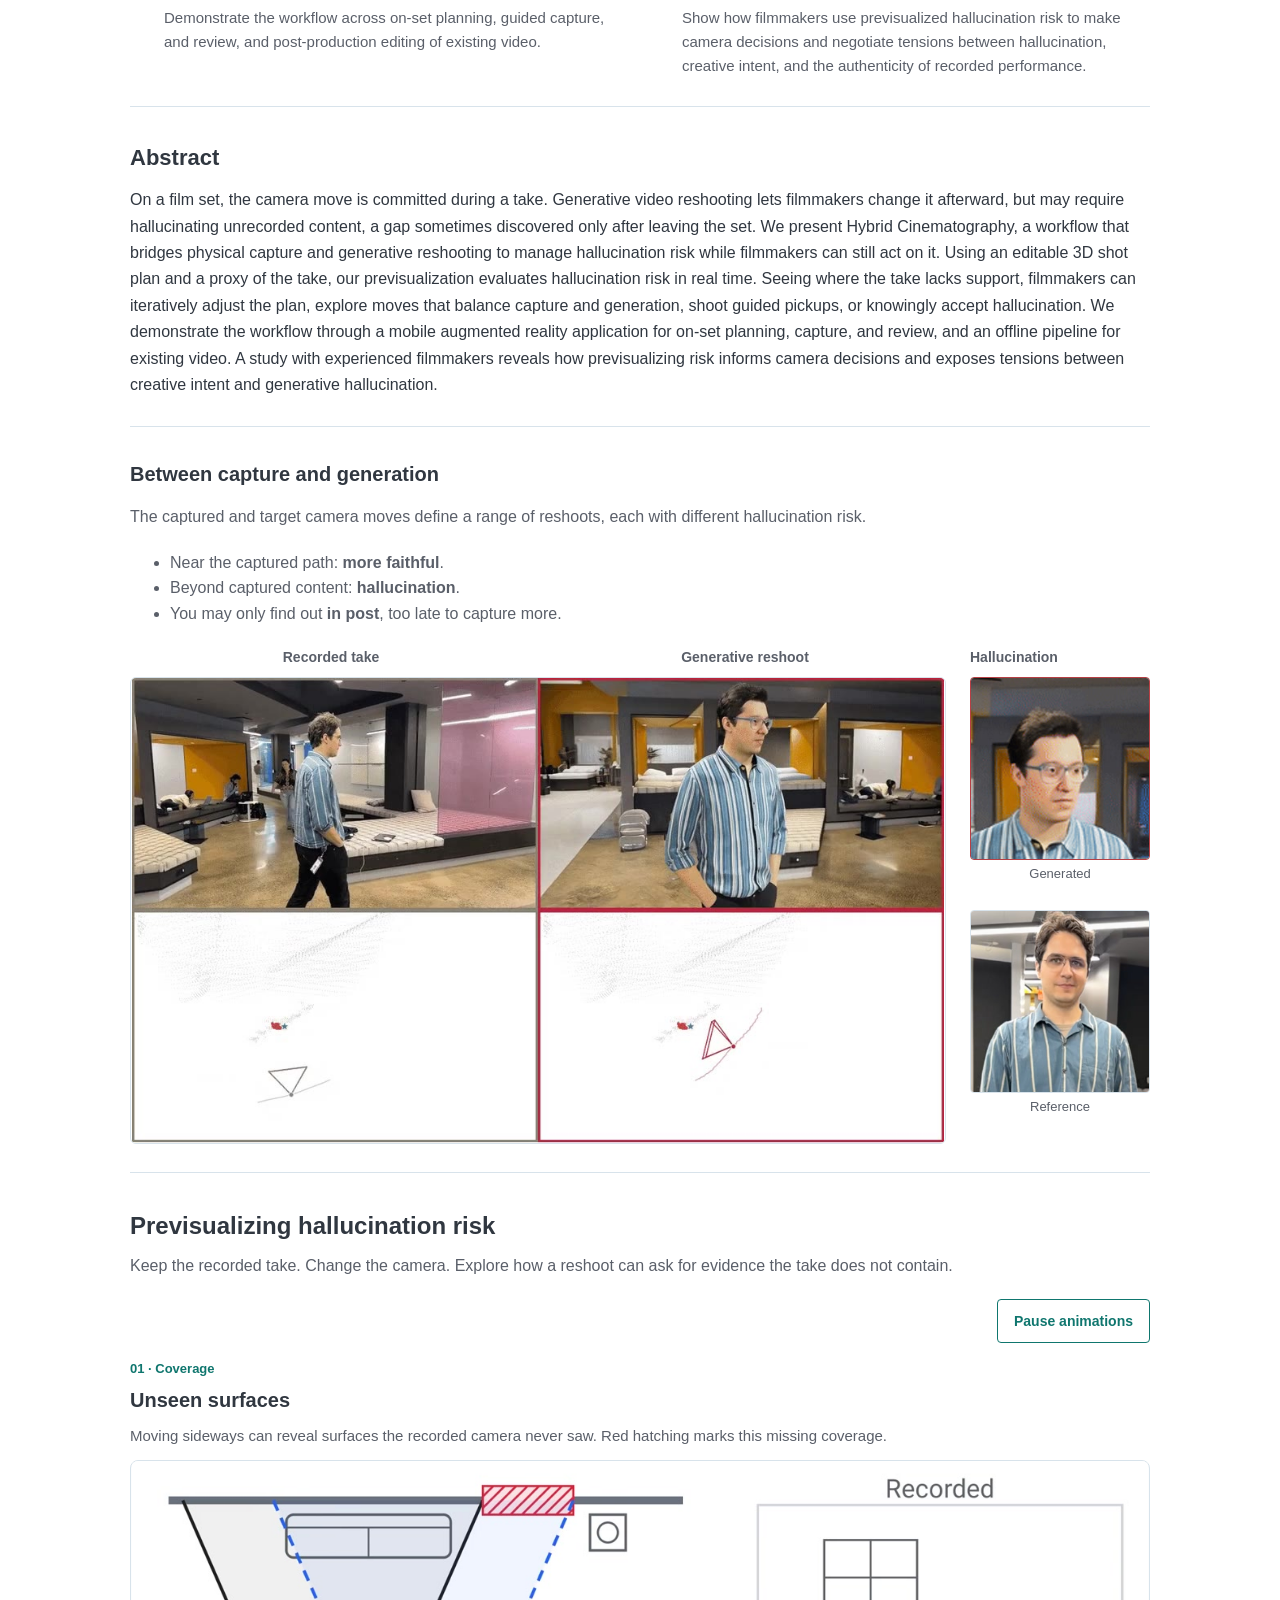
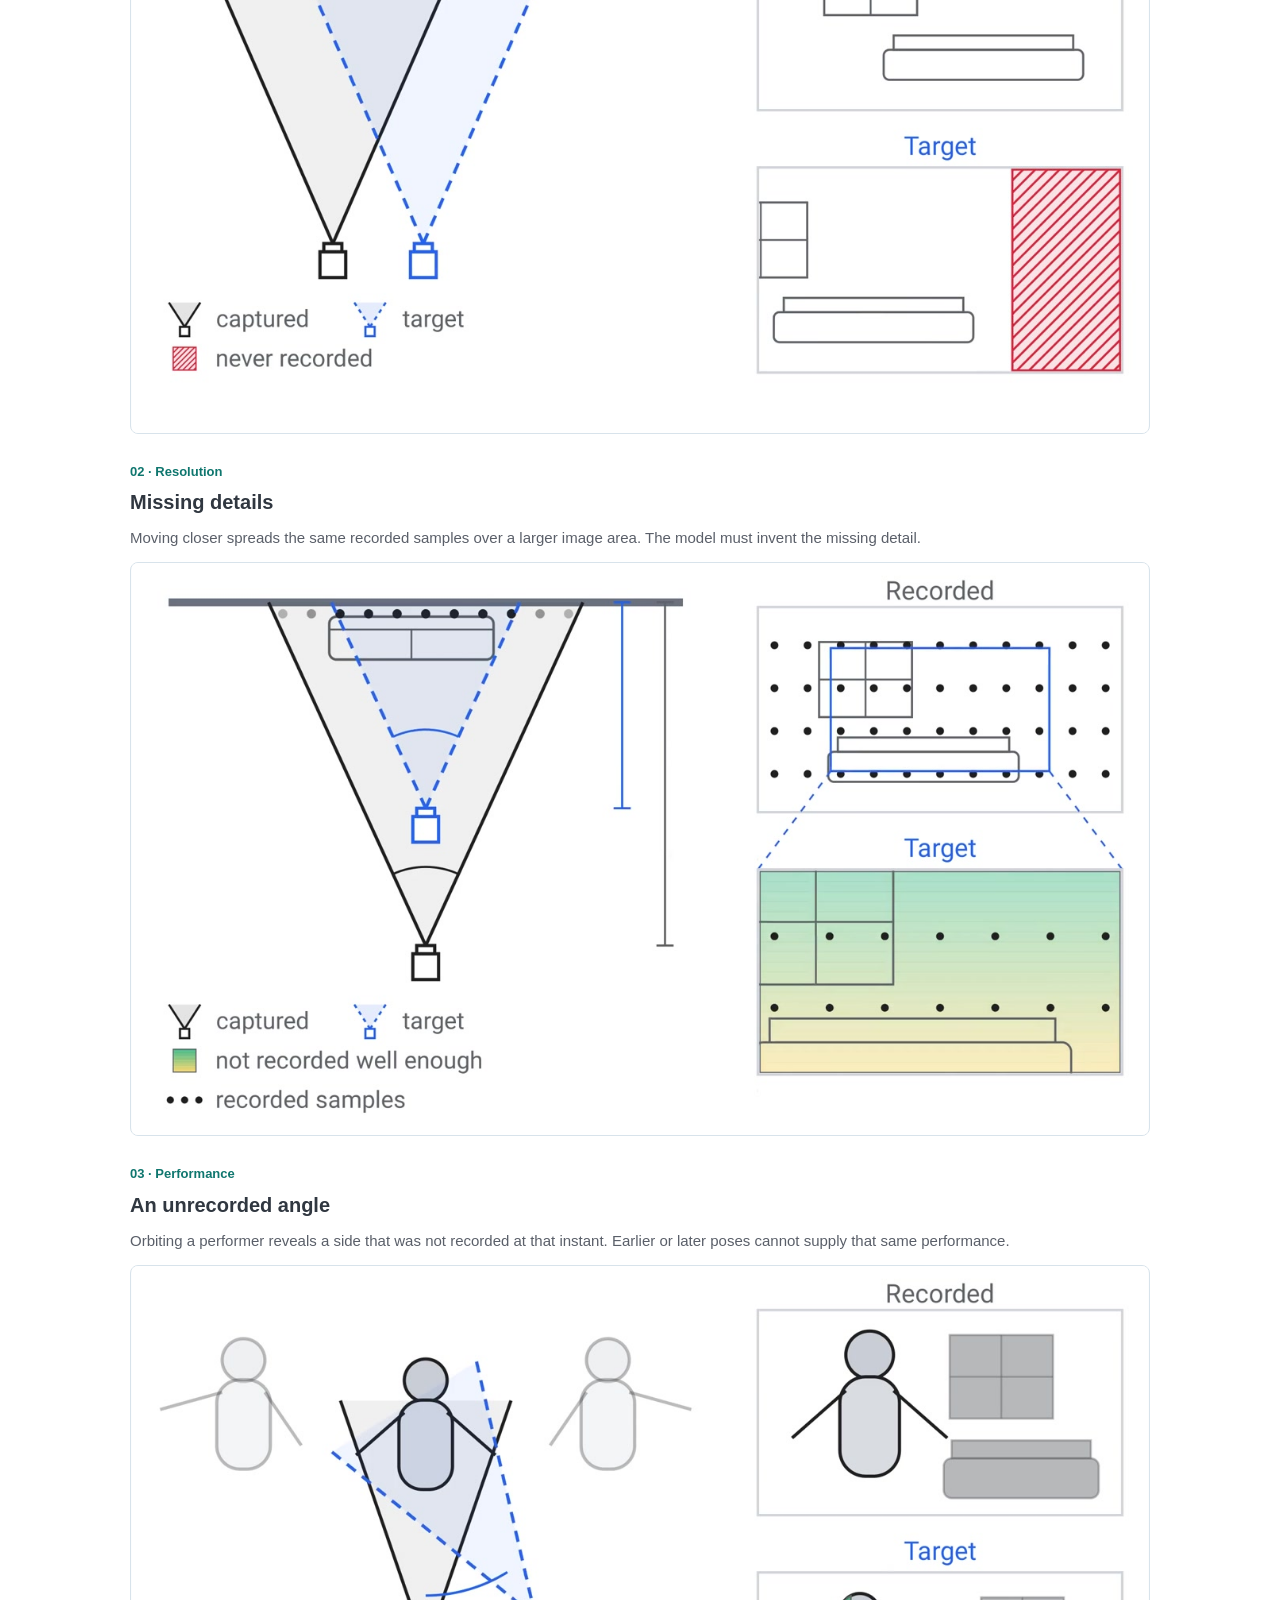
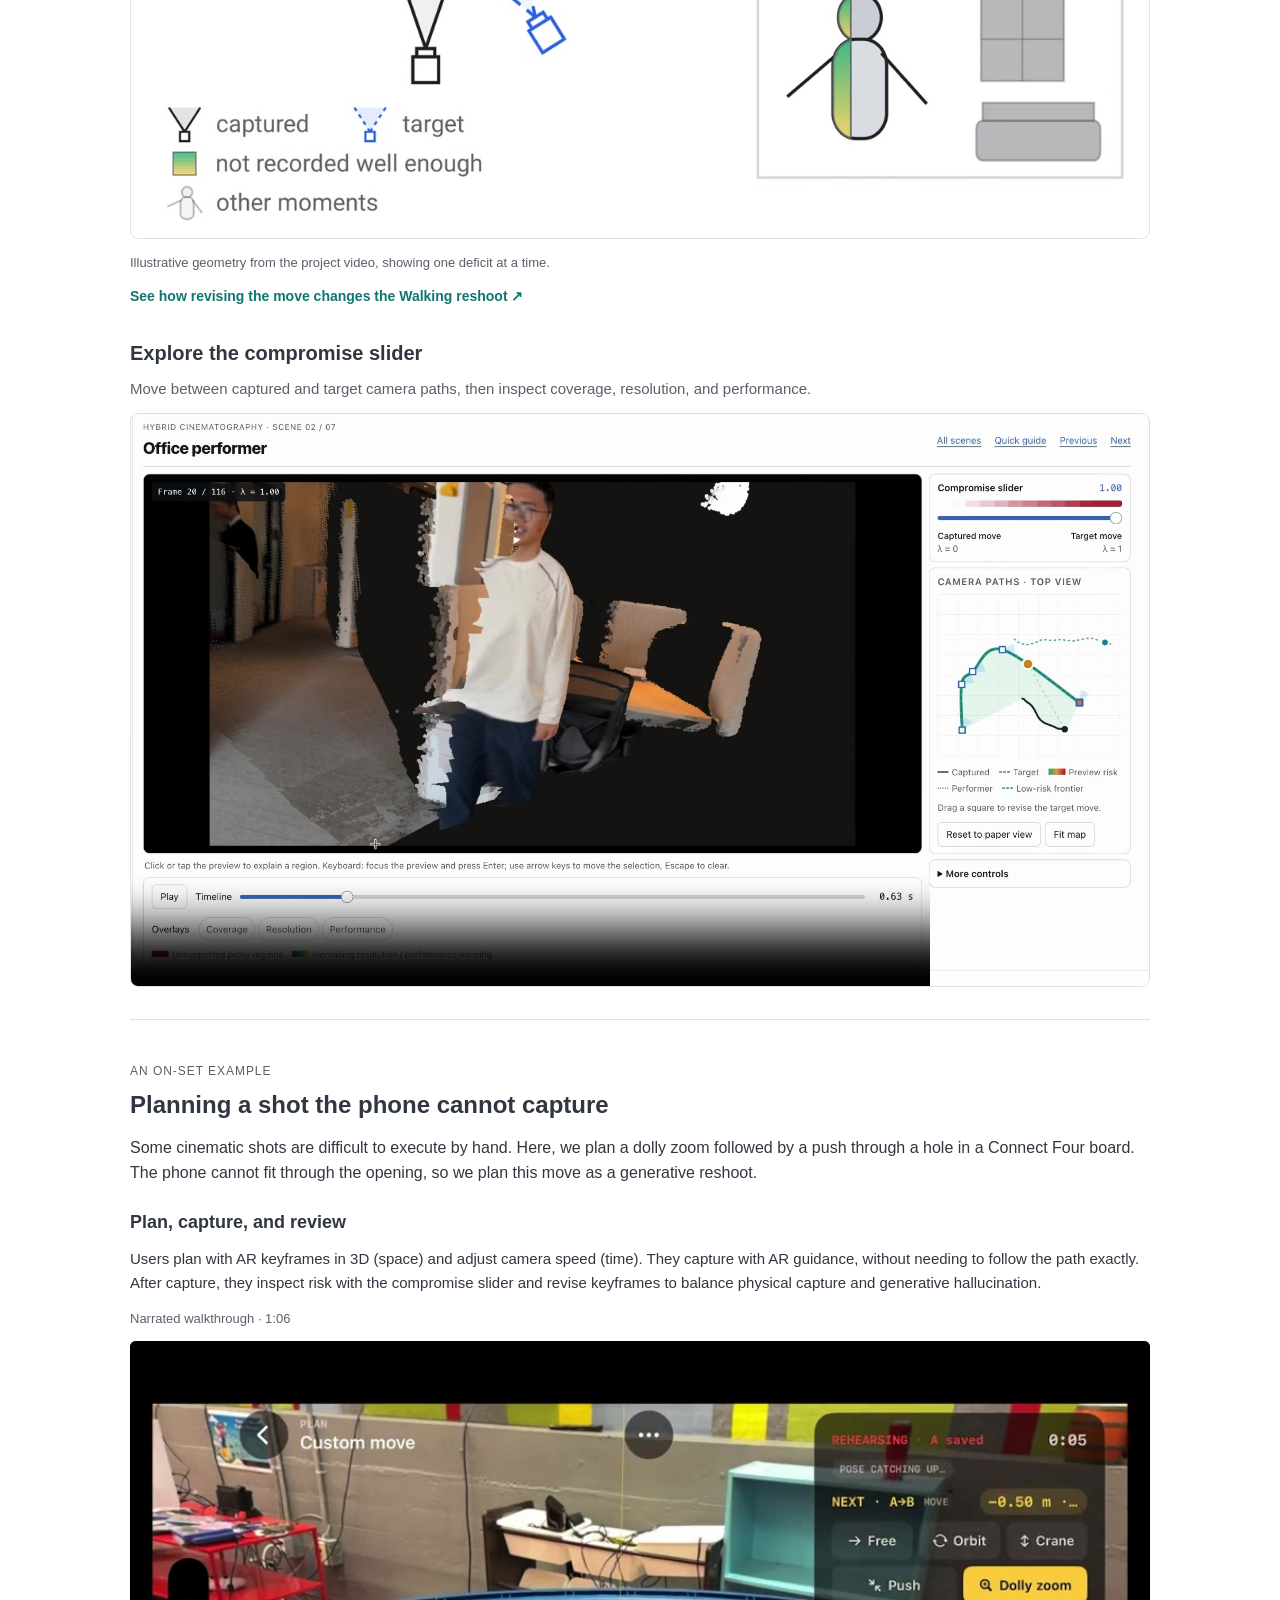
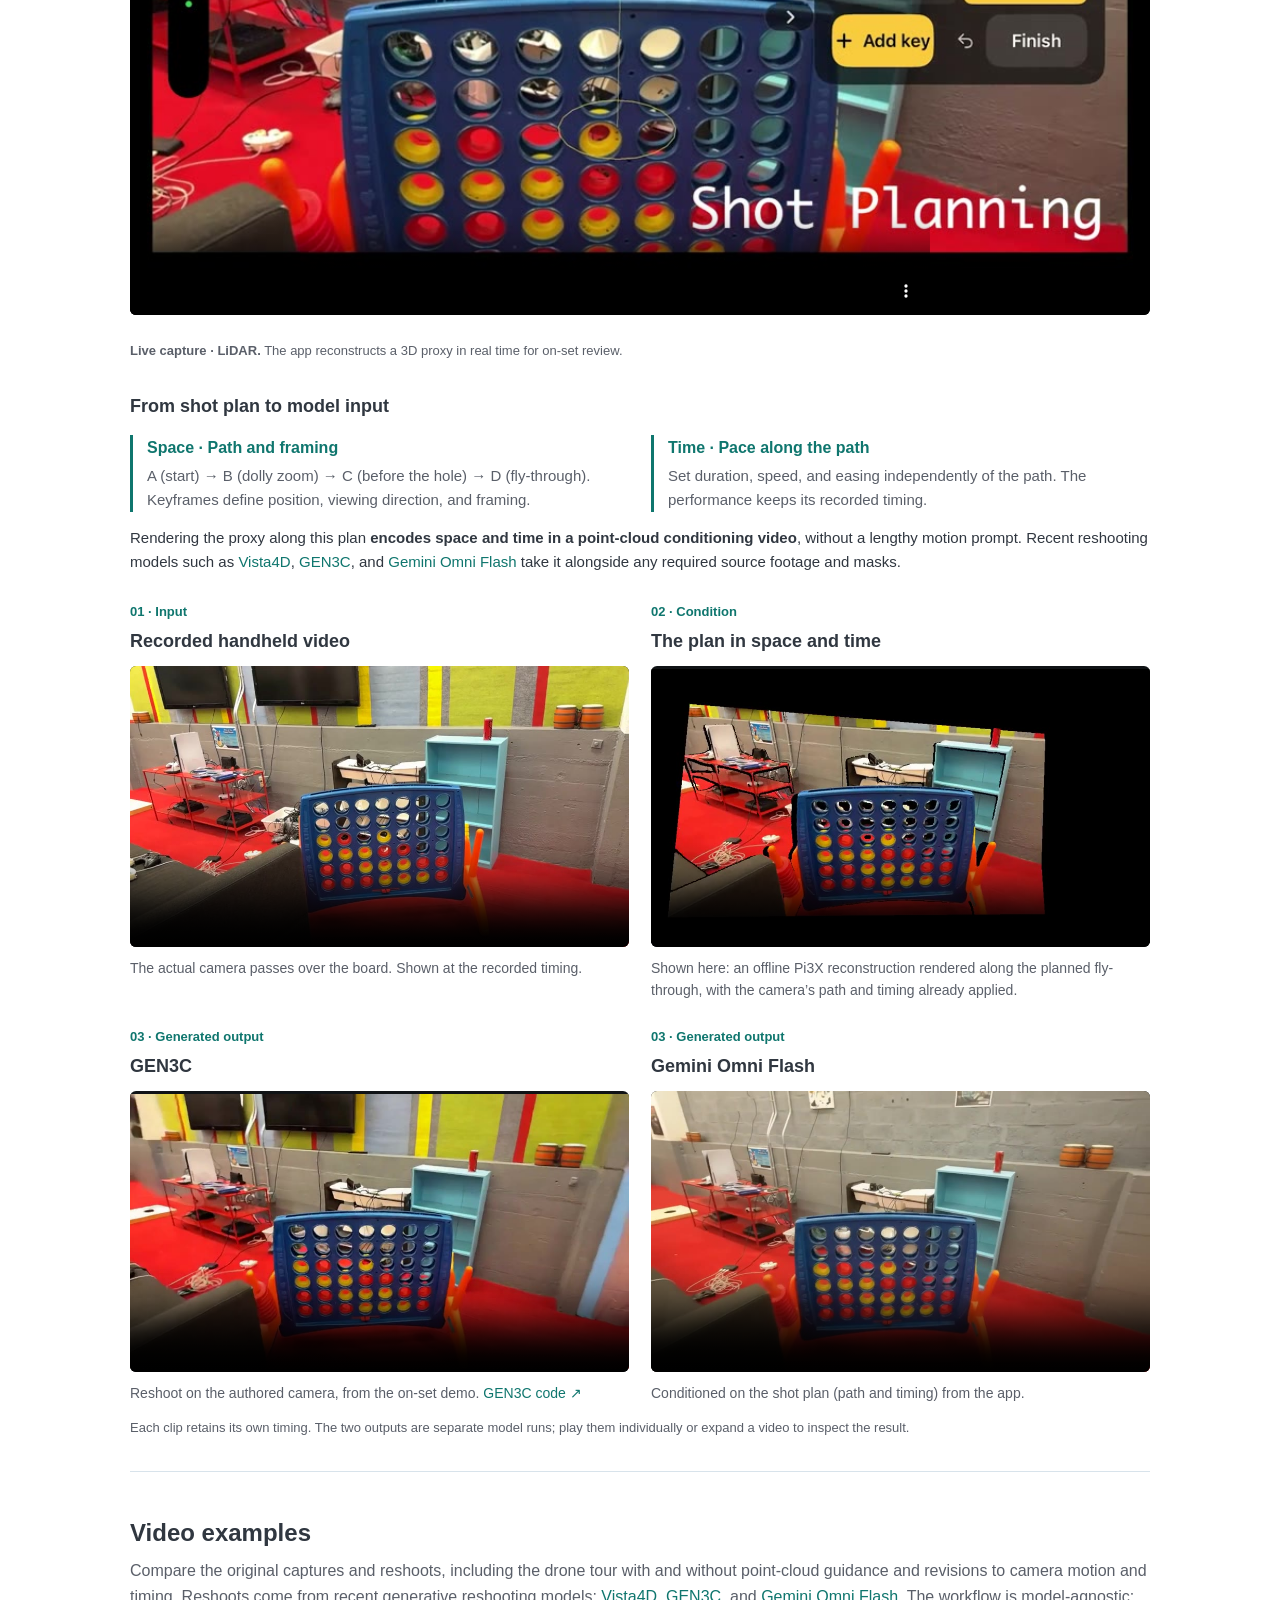
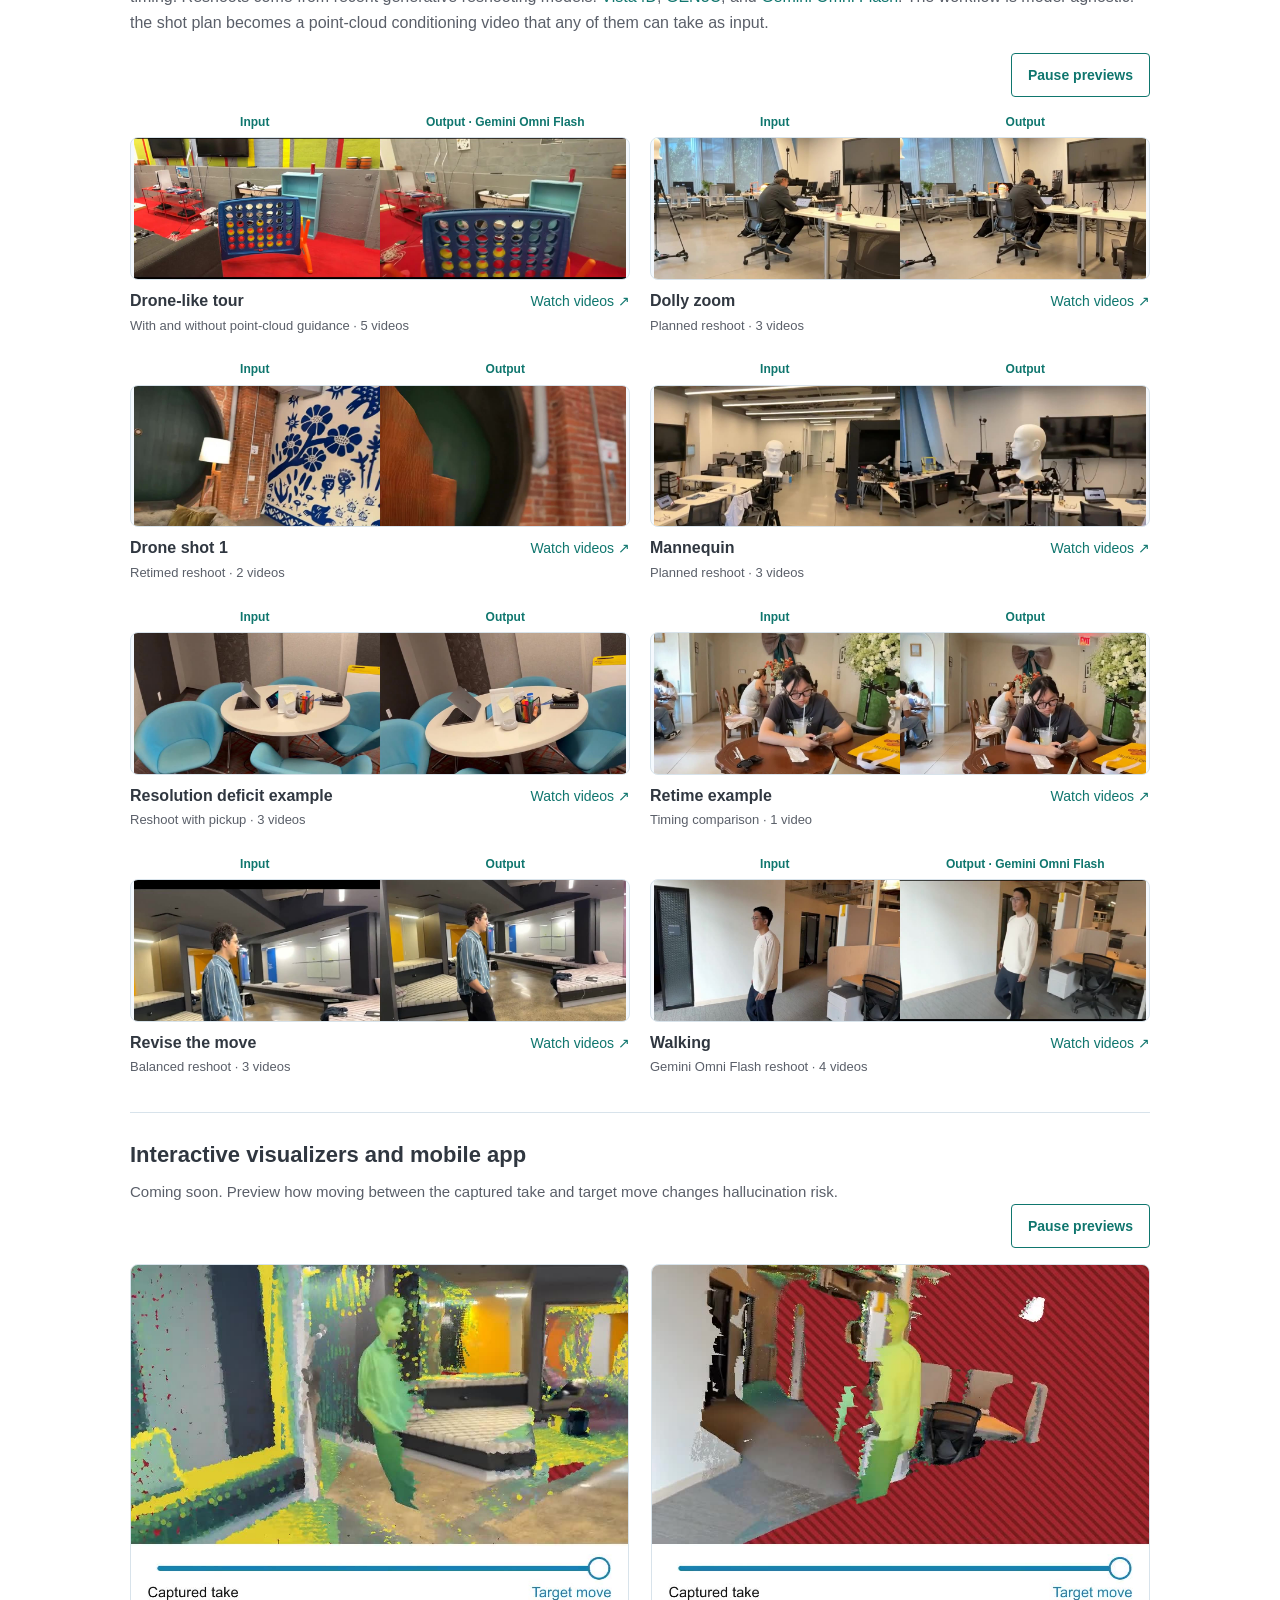
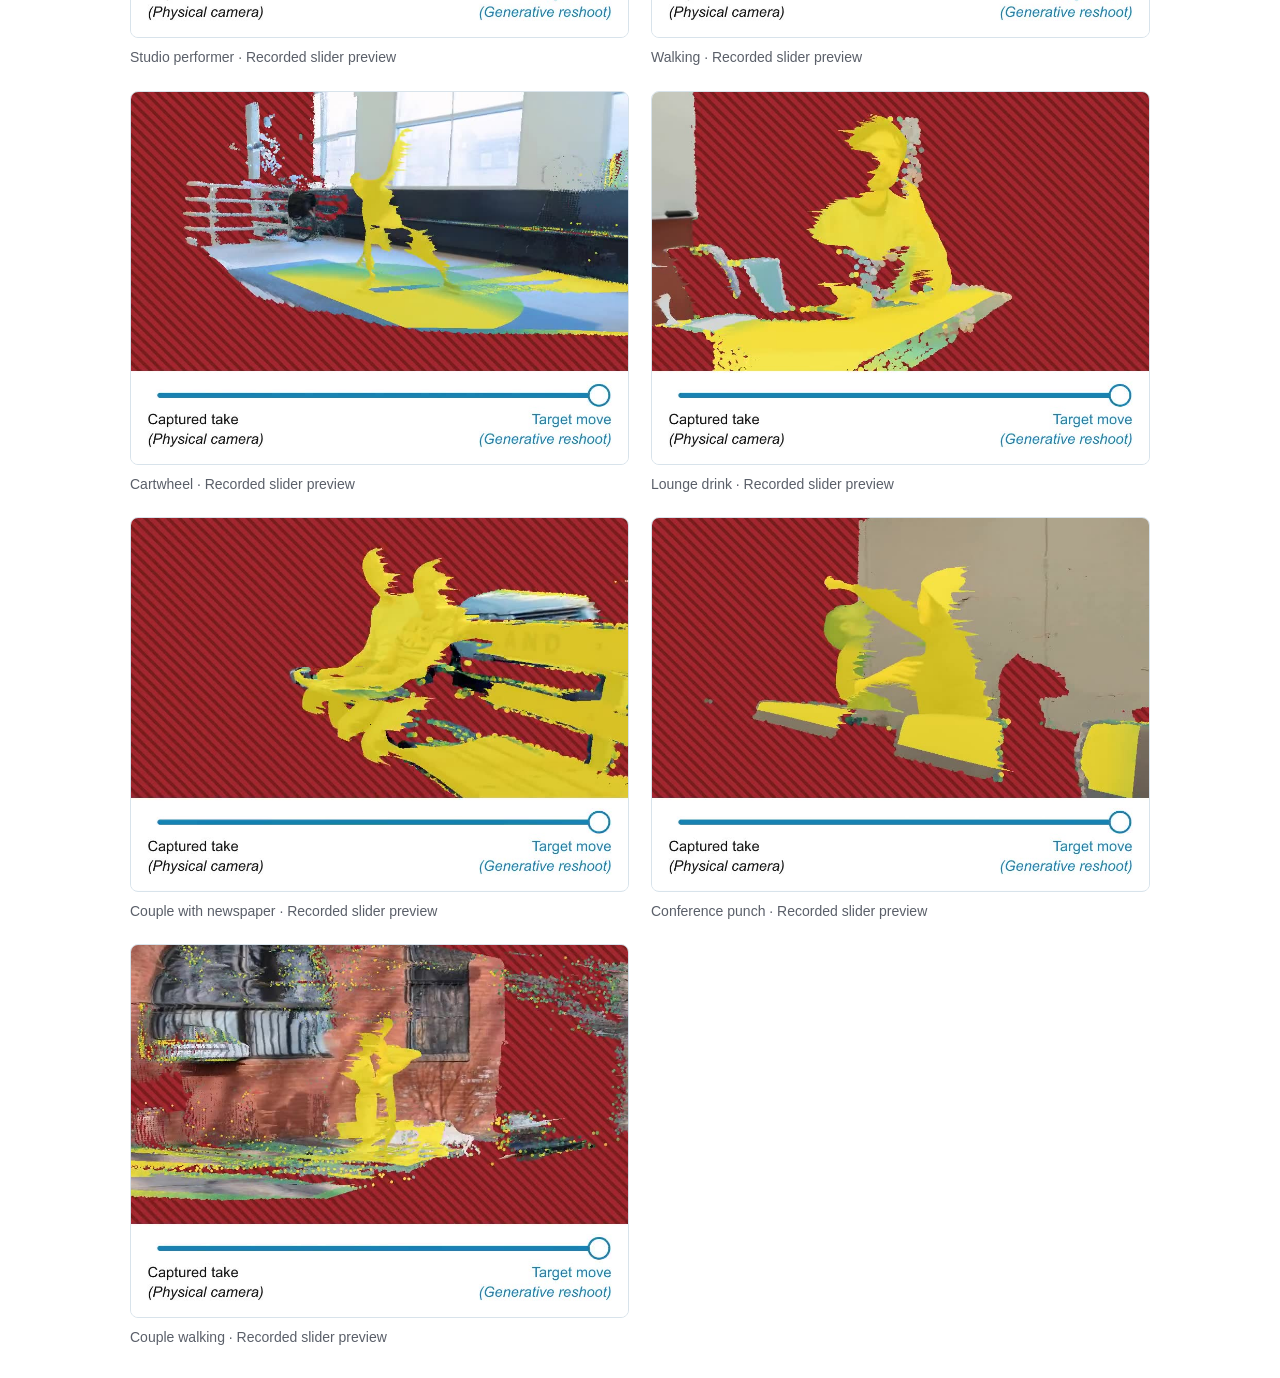
==== commit 34f4522c: "Align content with fitted videos and optimize slider walkthrough" ====
--- a/index.html
+++ b/index.html
@@ -6,7 +6,7 @@
 <meta property="og:title" content="Hybrid Cinematography"><meta property="og:description" content="Previsualizing and managing hallucination risk in generative video reshooting.">
 <meta property="og:image" content="https://hybridcinematography.github.io/assets/social-card.png"><meta property="og:image:width" content="1200"><meta property="og:image:height" content="630">
 <meta name="twitter:card" content="summary_large_image">
-<link rel="stylesheet" href="assets/base.css?v=teal1"><link rel="stylesheet" href="assets/gallery.css"><link rel="stylesheet" href="assets/project.css?v=risk-walkthrough1"></head><body>
+<link rel="stylesheet" href="assets/base.css?v=teal1"><link rel="stylesheet" href="assets/gallery.css"><link rel="stylesheet" href="assets/project.css?v=shared-content1"></head><body>
 <a class="skip-link" href="#main">Skip to content</a>
 <main class="gallery" id="main">
 <header class="project-hero">
@@ -82,15 +82,16 @@
   <div class="risk-walkthrough" id="slider-walkthrough">
     <h3>Explore the compromise slider</h3>
     <p>Move between captured and target camera paths, then inspect coverage, resolution, and performance.</p>
-    <video controls playsinline preload="none" poster="assets/risk-walkthrough/walkthrough.jpg" aria-label="Compromise slider and hallucination risk overlay walkthrough" src="assets/risk-walkthrough/walkthrough.mp4"><track kind="captions" src="assets/risk-walkthrough/walkthrough.vtt" srclang="en" label="English">Your browser cannot play this video. <a href="assets/risk-walkthrough/walkthrough.mp4">Open the slider walkthrough</a>.</video>
+    <video controls playsinline preload="none" poster="assets/risk-walkthrough/walkthrough.jpg" aria-label="Compromise slider and hallucination risk overlay walkthrough" src="assets/risk-walkthrough/walkthrough.mp4?v=web2"><track kind="captions" src="assets/risk-walkthrough/walkthrough.vtt" srclang="en" label="English">Your browser cannot play this video. <a href="assets/risk-walkthrough/walkthrough.mp4?v=web2">Open the slider walkthrough</a>.</video>
   </div>
 </section>
 <section class="drone-demo" id="drone-demo" aria-labelledby="drone-heading">
   <p class="eyebrow">An on-set example</p><h2 id="drone-heading">Planning a shot the phone cannot capture</h2>
   <p class="demo-intro">Some cinematic shots are difficult to execute by hand. Here, we plan a dolly zoom followed by a push through a hole in a Connect Four board. The phone cannot fit through the opening, so we plan this move as a generative reshoot.</p>
   <div class="demo-walkthrough">
-    <div><h3>Plan, capture, and review</h3><p>Users plan with AR keyframes in 3D (space) and adjust camera speed (time). They capture with AR guidance, without needing to follow the path exactly. After capture, they inspect risk with the compromise slider and revise keyframes to balance physical capture and generative hallucination.</p><p><strong>Live capture · LiDAR.</strong> The app reconstructs a 3D proxy in real time for on-set review.</p><p class="demo-caption">Narrated walkthrough · 1:06</p></div>
+    <div><h3>Plan, capture, and review</h3><p>Users plan with AR keyframes in 3D (space) and adjust camera speed (time). They capture with AR guidance, without needing to follow the path exactly. After capture, they inspect risk with the compromise slider and revise keyframes to balance physical capture and generative hallucination.</p><p class="demo-caption">Narrated walkthrough · 1:06</p></div>
     <video controls playsinline preload="none" poster="assets/drone-demo/walkthrough.jpg" aria-label="Drone tour planning, capture, and review walkthrough" src="assets/drone-demo/walkthrough.mp4"><track kind="captions" src="assets/drone-demo/walkthrough.vtt" srclang="en" label="English">Your browser cannot play this video. <a href="assets/drone-demo/walkthrough.mp4">Open walkthrough</a>.</video>
+    <p class="demo-caption"><strong>Live capture · LiDAR.</strong> The app reconstructs a 3D proxy in real time for on-set review.</p>
   </div>
   <div class="shot-plan">
     <h3>From shot plan to model input</h3>
--- a/assets/project.css
+++ b/assets/project.css
@@ -19,6 +19,7 @@
 a:hover { color: var(--accent-hover); text-decoration: underline; }
 a:focus-visible { outline-color: var(--blue); }
 .gallery { max-width: 1060px; padding: 0 20px 30px; }
+.gallery > section { width: 100%; max-width: var(--fitted-video-width, 100%); margin-inline: auto; container-type: inline-size; }
 .skip-link { position: absolute; top: 8px; left: 16px; transform: translateY(-150%); background: white; padding: 10px 16px; z-index: 10; }
 .skip-link:focus { transform: translateY(0); }
 .project-hero { max-width: 940px; margin: auto; padding: 20px 0 16px; text-align: center; }
@@ -47,7 +48,6 @@
 .section-heading { display: flex; justify-content: space-between; align-items: baseline; flex-wrap: wrap; gap: 8px 20px; margin-bottom: 16px; }
 .section-heading h2 { font-size: 24px; font-weight: 700; }
 .video-frame { width: 100%; margin-inline: auto; aspect-ratio: 16 / 9; background: #15252d; border-radius: 8px; overflow: hidden; box-shadow: 0 6px 22px rgb(30 110 140 / 12%); }
-.video-frame, .factor-videos video, .risk-walkthrough { max-width: var(--fitted-video-width, 100%); }
 .video-frame iframe { display: block; width: 100%; height: 100%; border: 0; }
 .risk-story { margin-bottom: 34px; padding-bottom: 28px; border-bottom: 1px solid var(--line); scroll-margin-top: 28px; }
 .risk-story .section-heading h2 { font-size: 20px; line-height: 1.35; }
@@ -121,7 +121,7 @@
 .drone-demo { margin-bottom: 42px; padding-bottom: 32px; border-bottom: 1px solid var(--line); scroll-margin-top: 28px; }
 .drone-demo > h2 { font-size: 24px; font-weight: 700; margin: 4px 0 10px; }
 .demo-intro { font-size: 16px; margin-bottom: 22px; }
-.demo-walkthrough { display: grid; grid-template-columns: 1fr 1.5fr; gap: 28px; align-items: center; padding: 20px; background: var(--blue-tint); border: 1px solid var(--line); border-radius: 8px; margin-bottom: 30px; }
+.demo-walkthrough { display: grid; gap: 12px; margin-bottom: 30px; }
 .drone-demo h3 { font-size: 18px; font-weight: 600; margin: 0 0 10px; }
 .demo-walkthrough p { font-size: 15px; line-height: 1.6; }
 .demo-walkthrough p + p { margin-top: 12px; }
@@ -137,16 +137,17 @@
 .demo-step { display: block; color: var(--out); font-size: 13px; font-weight: 600; margin-bottom: 4px; }
 .demo-grid p { font-size: 14px; color: var(--ink-dim); margin-top: 10px; }
 .drone-demo .demo-caption { color: var(--ink-dim); font-size: 13px; margin-top: 14px; }
-@media (max-width: 720px) {
-  .reshoot-comparison figcaption, .risk-detail > p, .risk-faces { font-size: clamp(9px, 2.5vw, 12px); line-height: 1.35; }
+@container (max-width: 720px) {
+  .reshoot-comparison figcaption, .risk-detail > p, .risk-faces { font-size: clamp(9px, 2.5cqw, 12px); line-height: 1.35; }
   .reshoot-comparison figcaption { gap: 6px; align-items: end; }
   .contributions ol { grid-template-columns: 1fr; }
-  .demo-walkthrough, .demo-grid, .shot-plan dl { grid-template-columns: 1fr; }
-  .demo-walkthrough { gap: 16px; padding: 16px; }
+  .demo-grid, .shot-plan dl { grid-template-columns: 1fr; }
   .visualizer-previews { grid-template-columns: 1fr; }
 }
+@container (max-width: 600px) {
+  .scene-grid { grid-template-columns: 1fr; }
+}
 @media (max-width: 600px) {
-  .scene-grid { grid-template-columns: 1fr; }
   .gallery { padding: 0 16px 28px; }
   .project-hero { padding: 24px 0; }
   .project-hero h1 { font-size: 24px; }
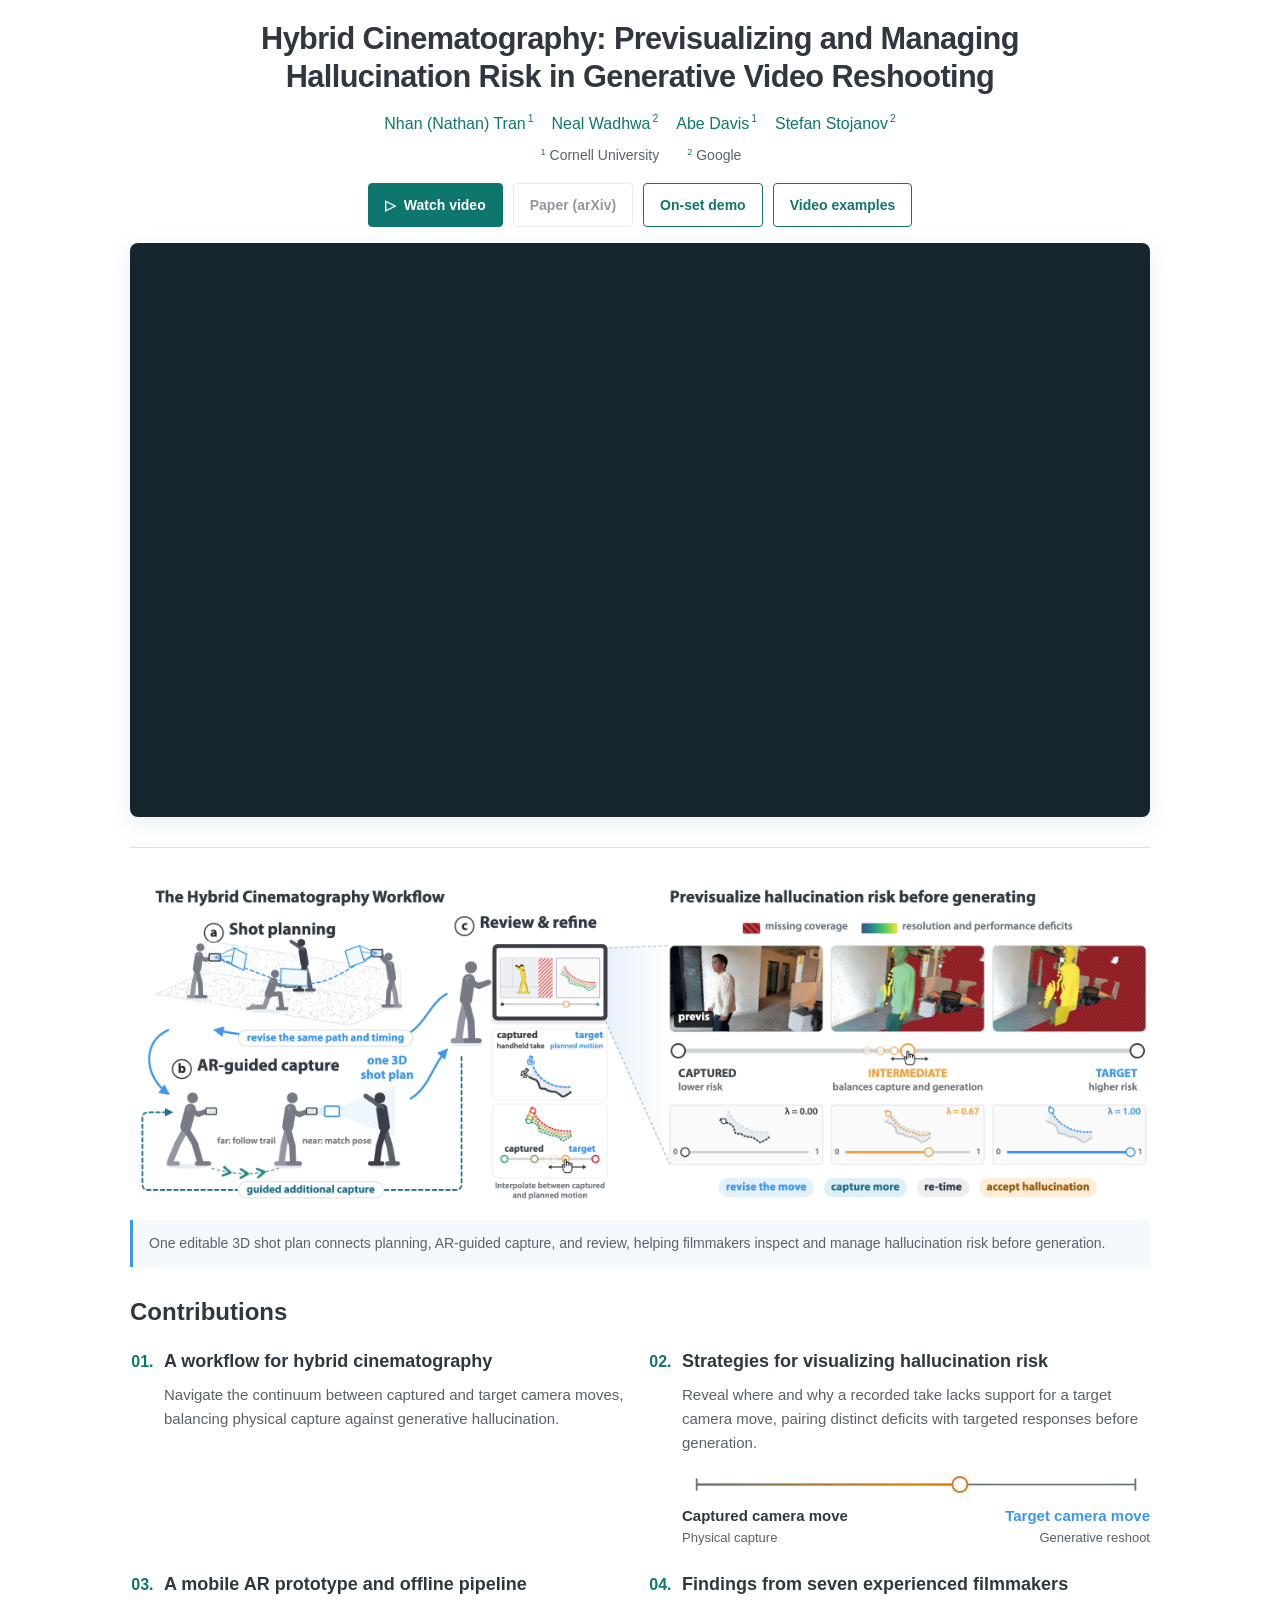
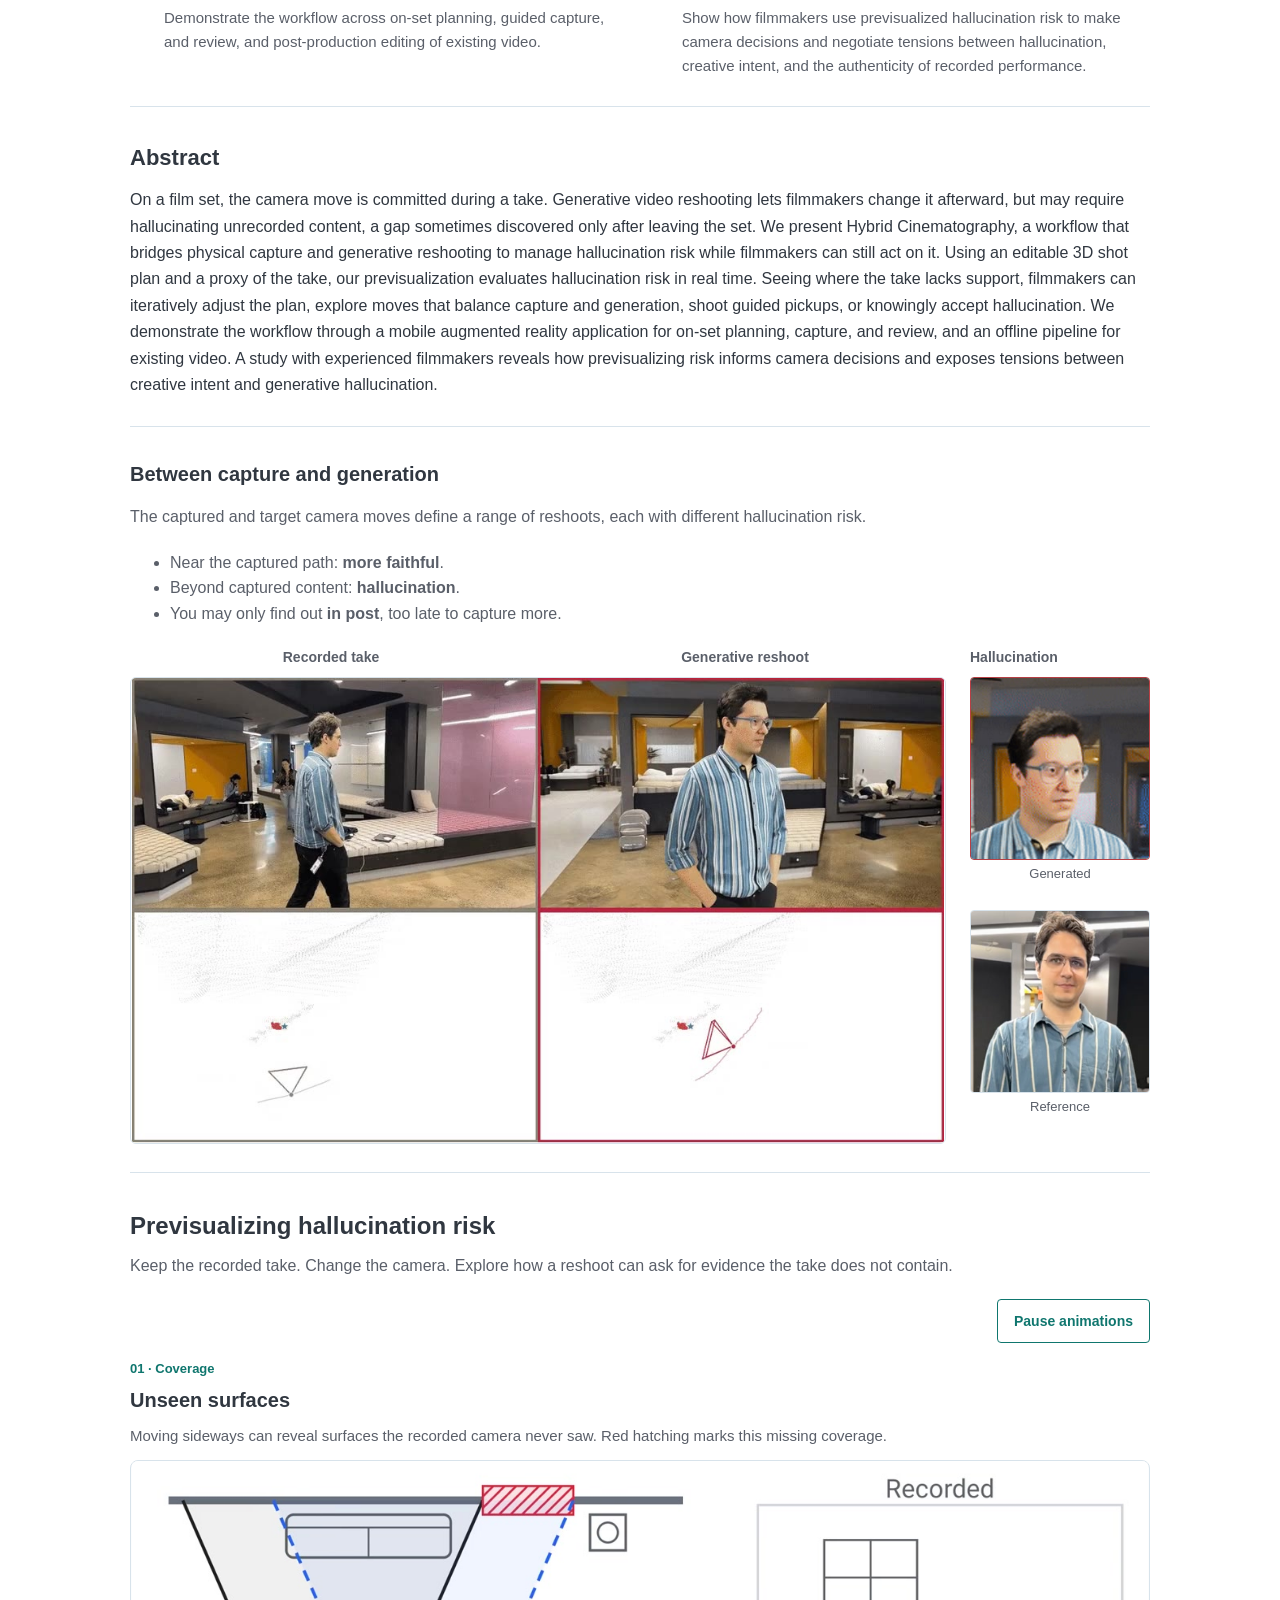
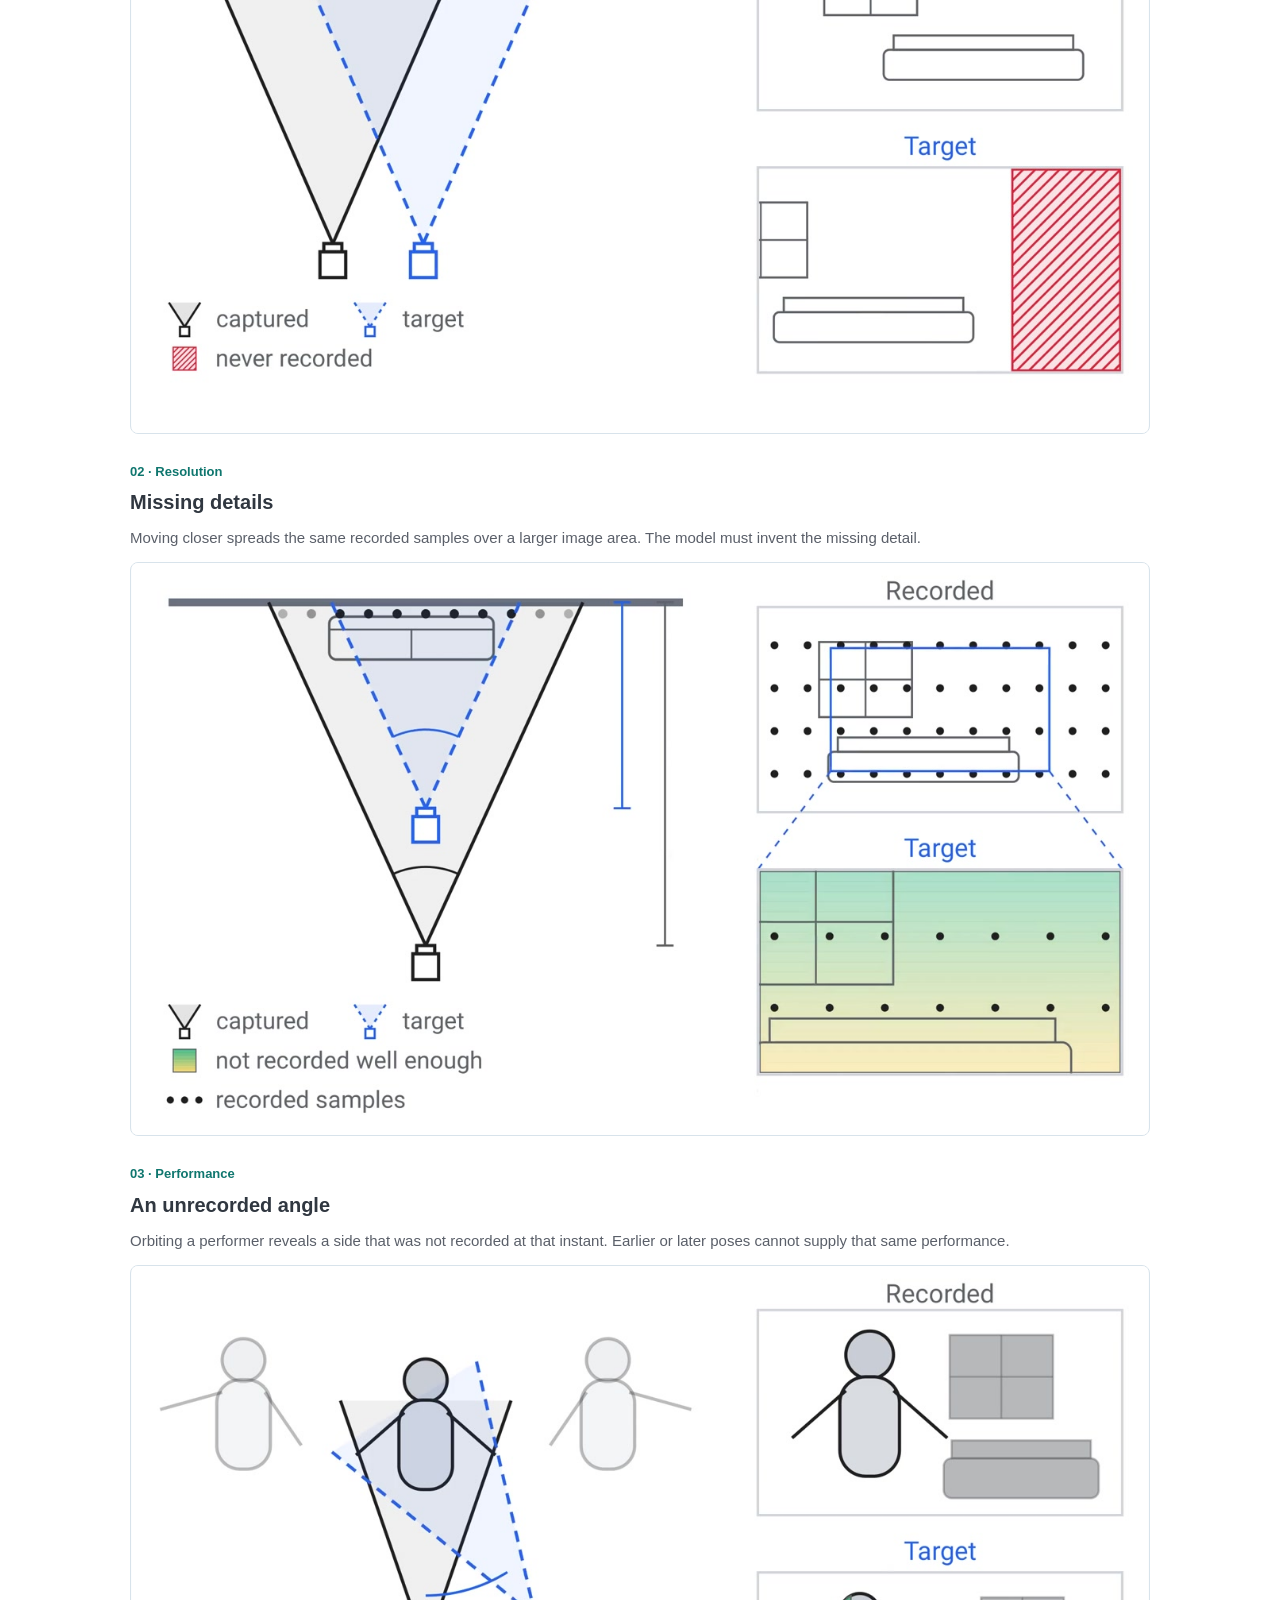
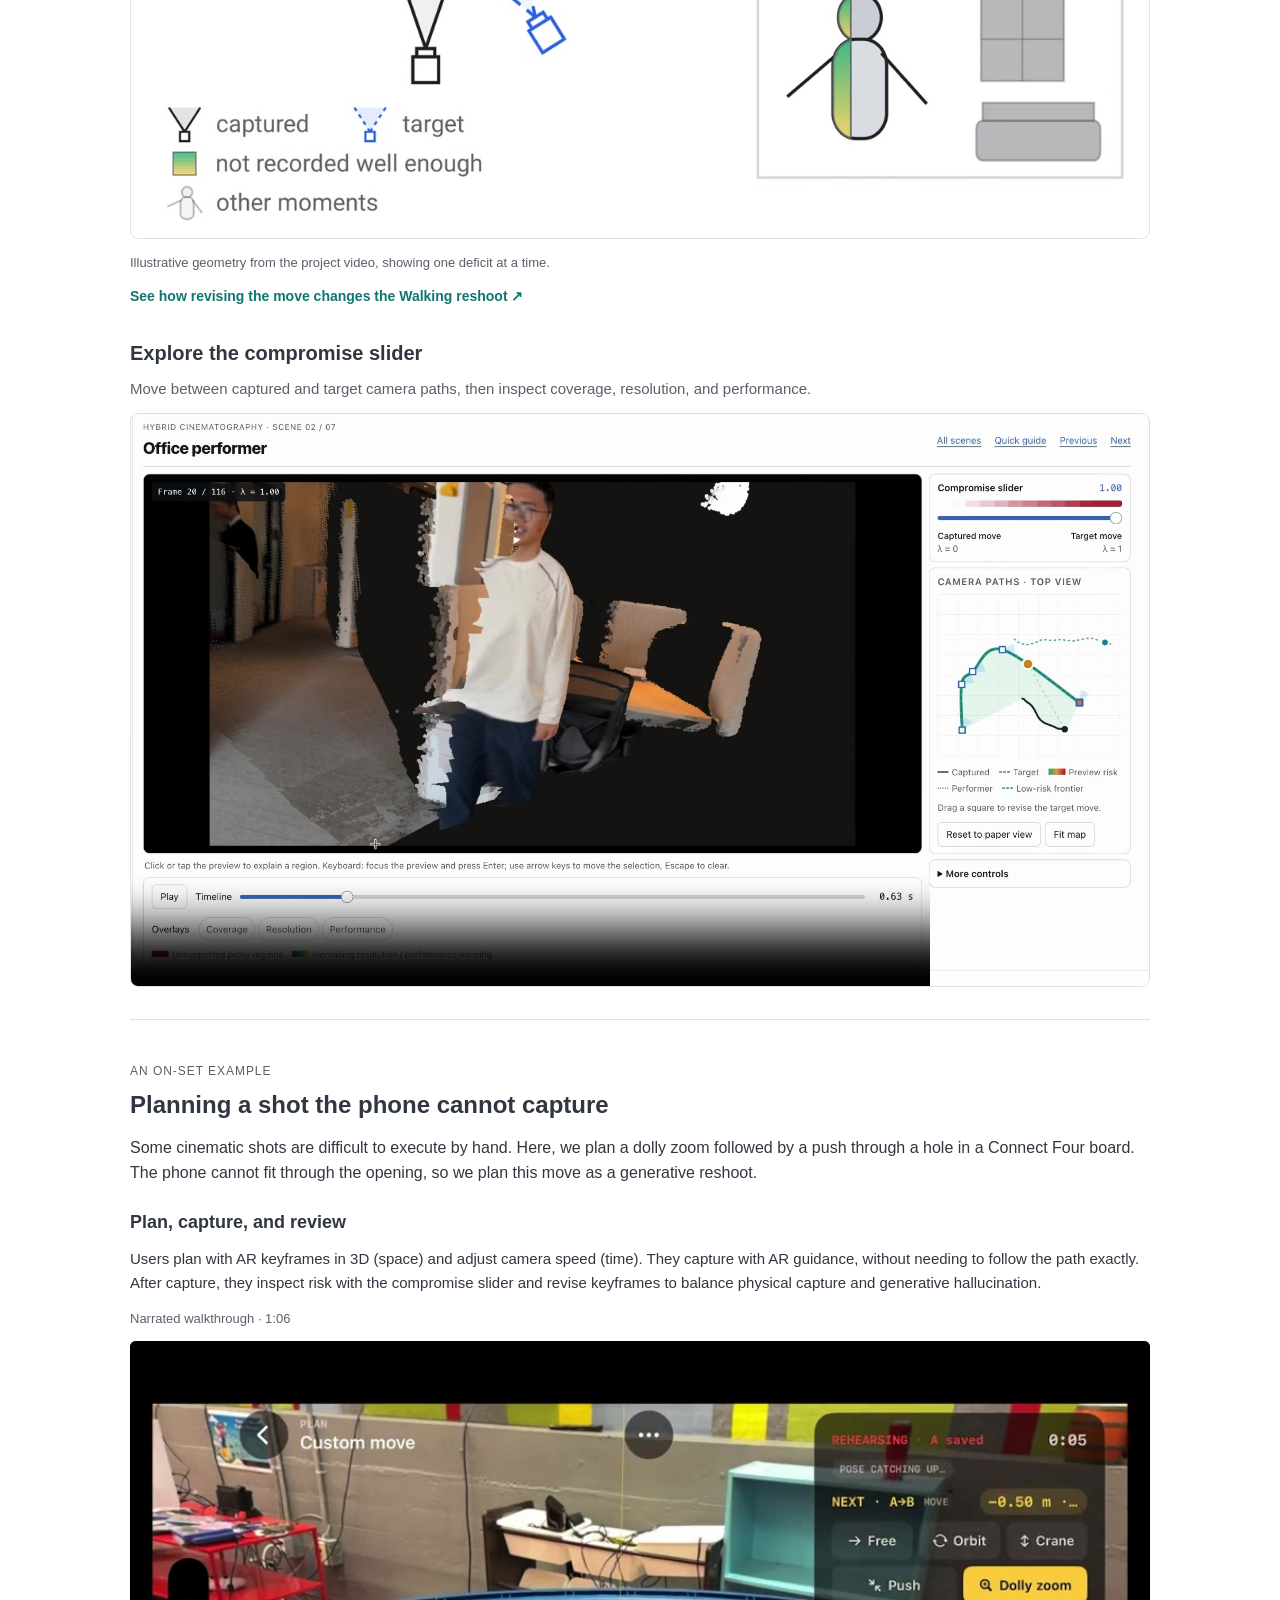
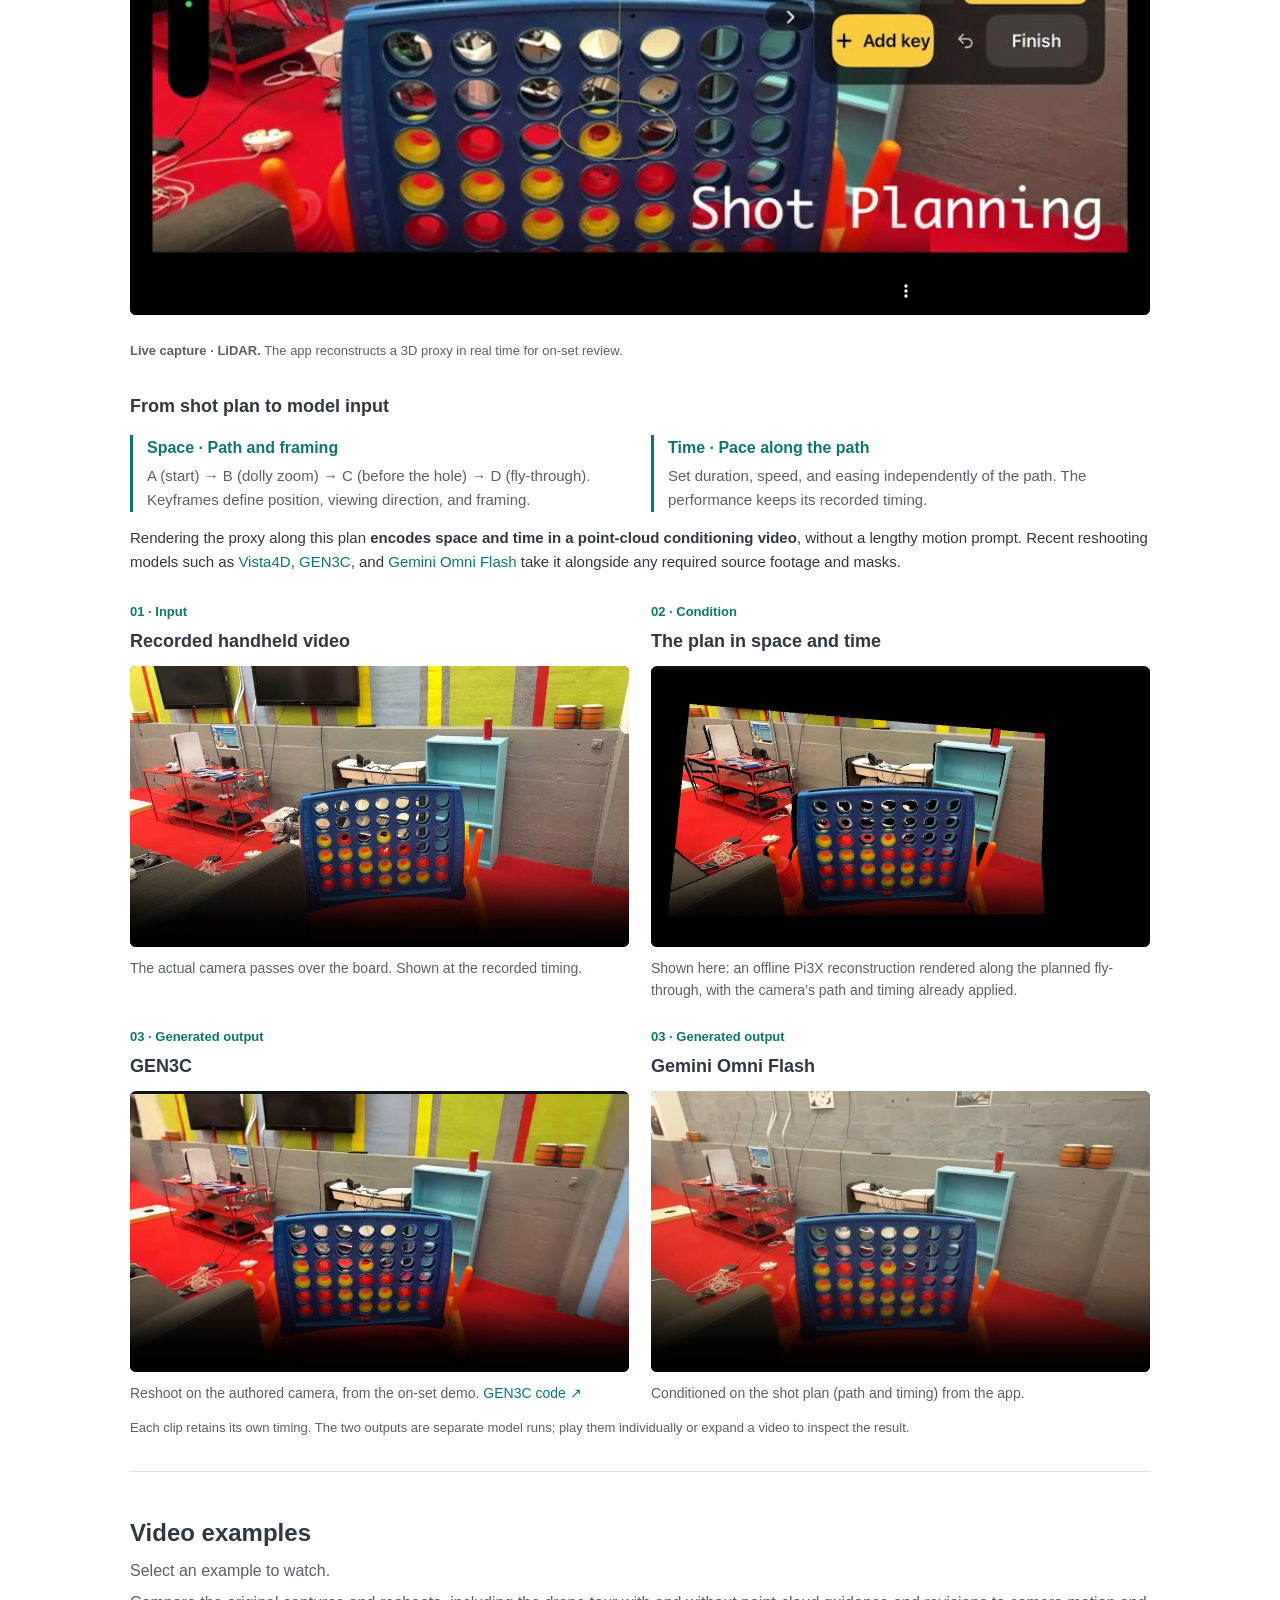
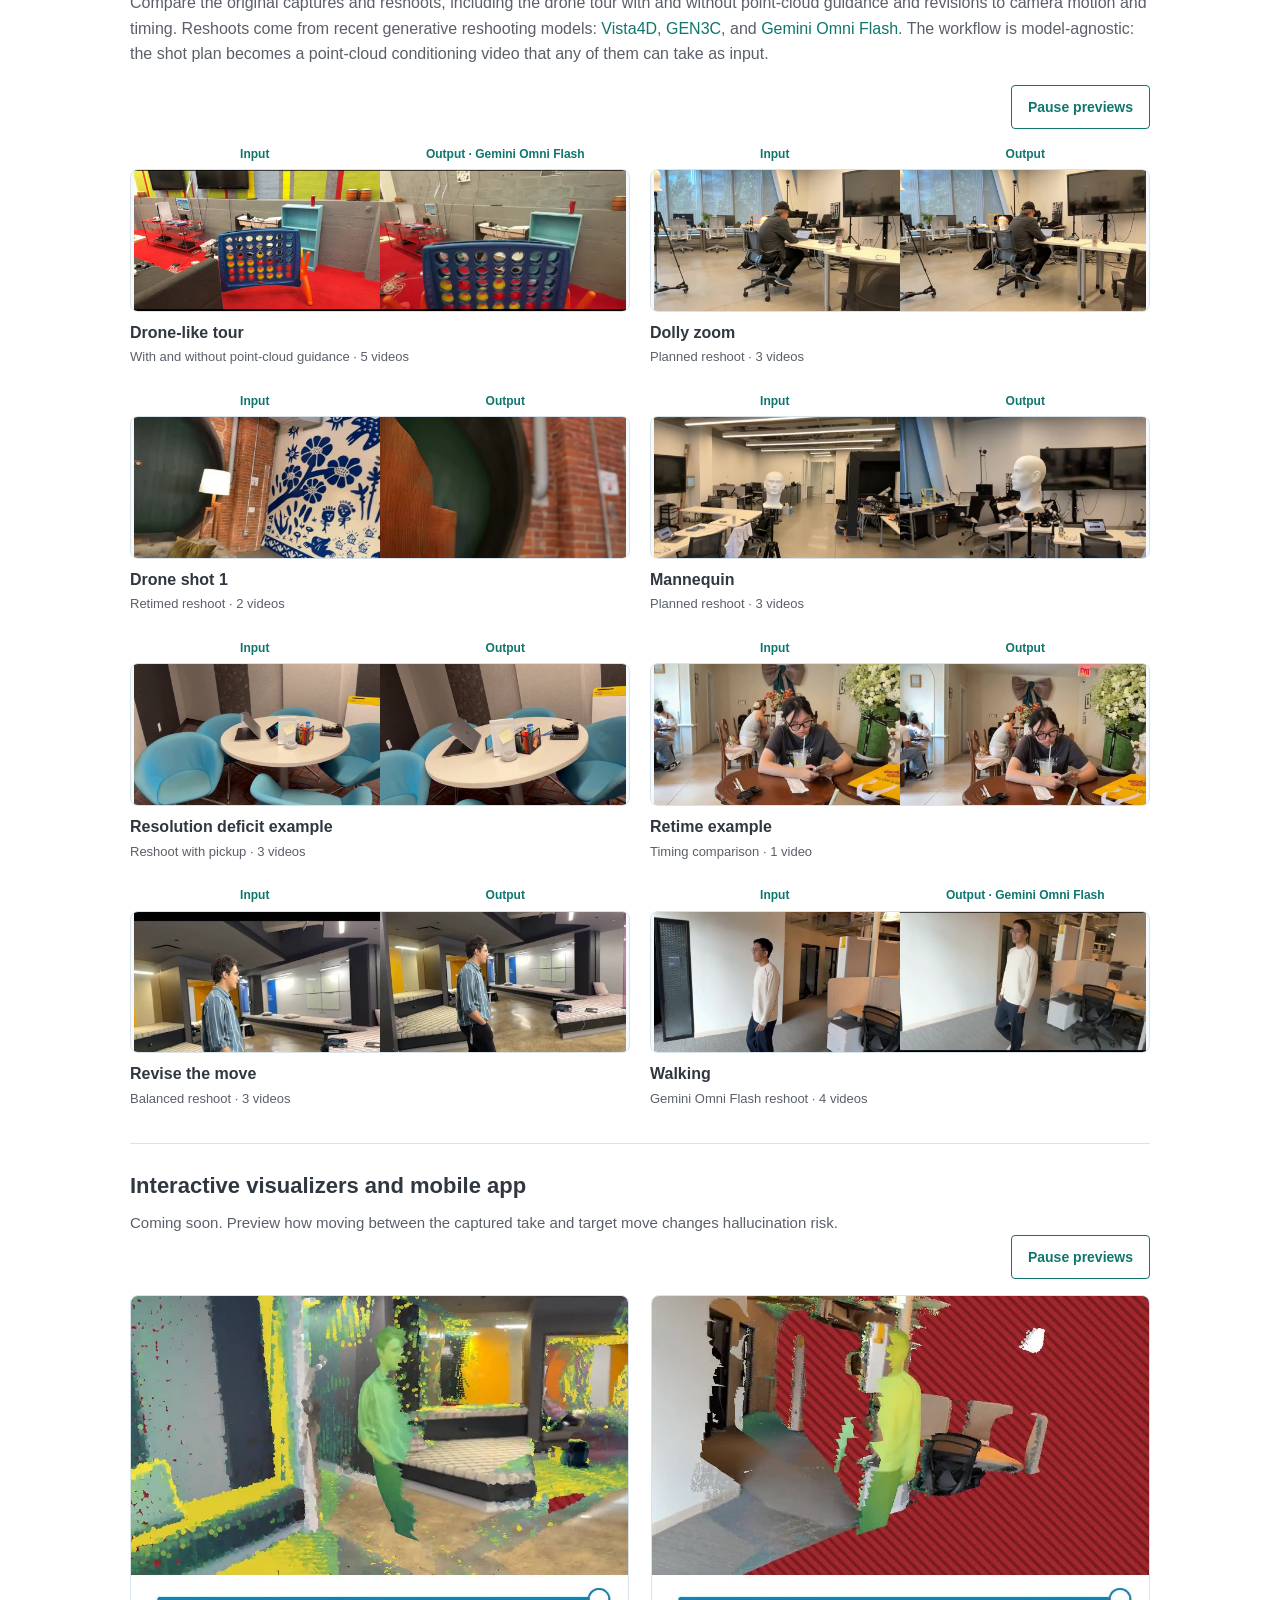
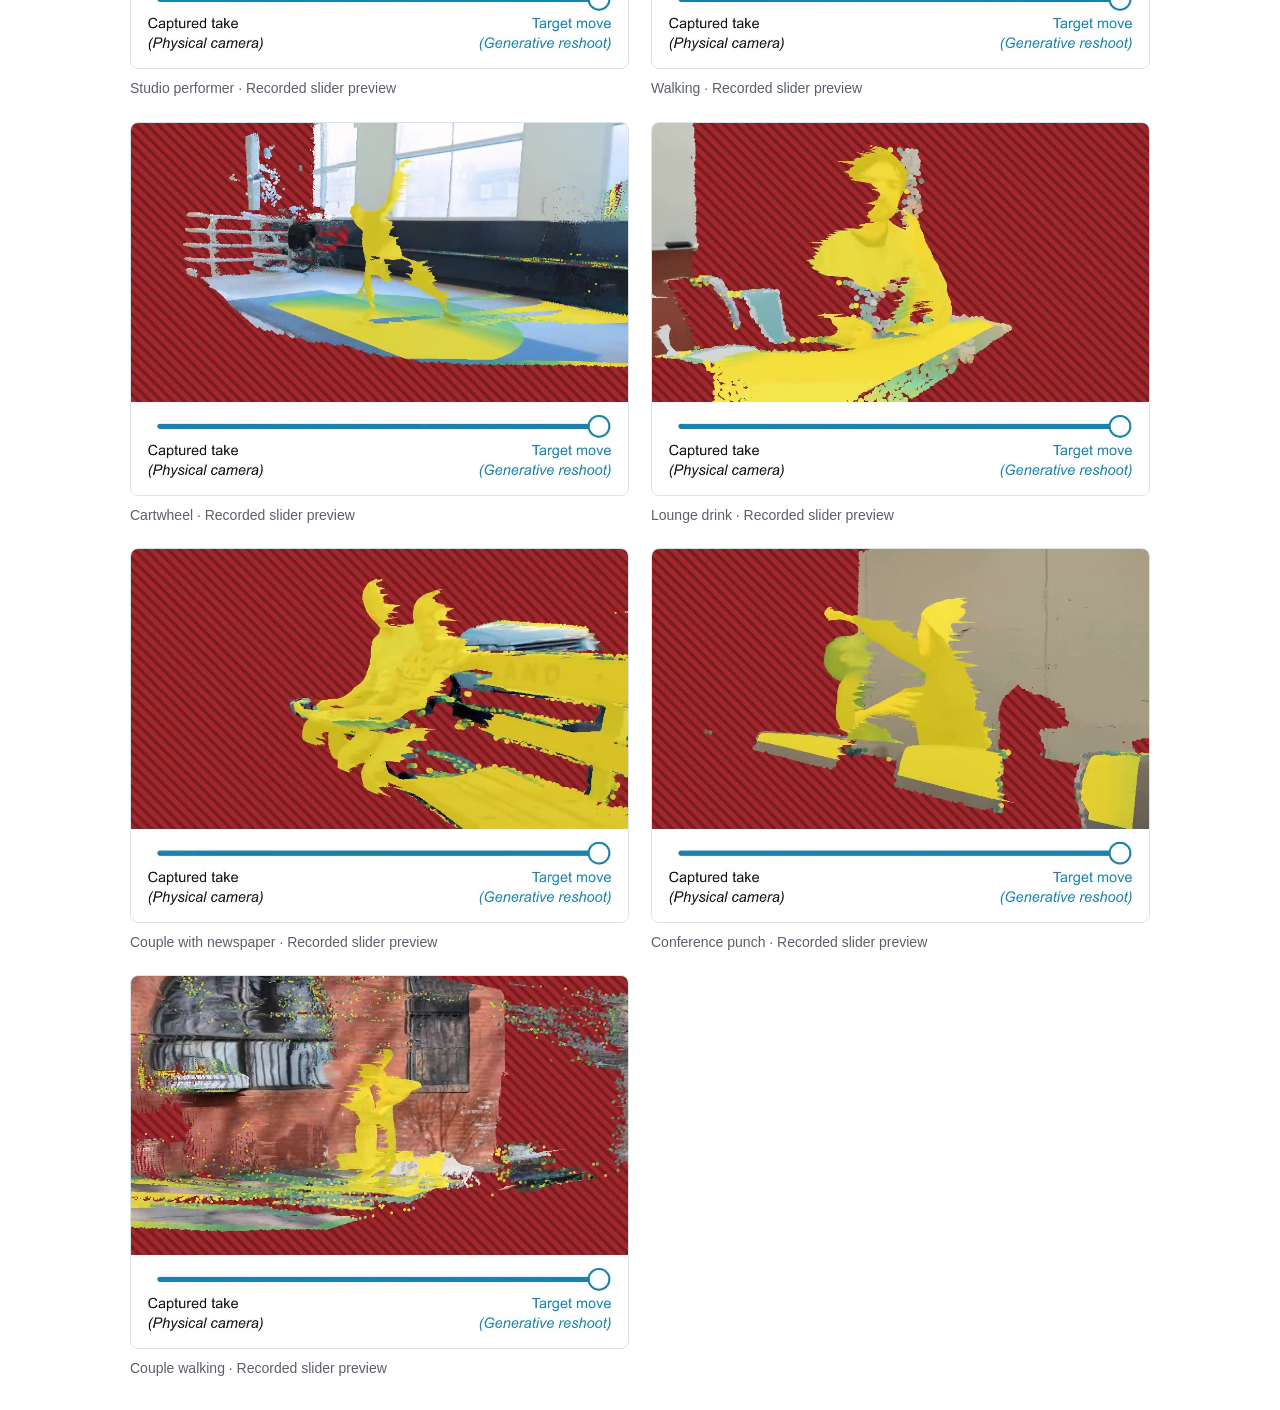
==== commit 05f2543b: "Simplify video gallery watch prompts" ====
--- a/index.html
+++ b/index.html
@@ -6,7 +6,7 @@
 <meta property="og:title" content="Hybrid Cinematography"><meta property="og:description" content="Previsualizing and managing hallucination risk in generative video reshooting.">
 <meta property="og:image" content="https://hybridcinematography.github.io/assets/social-card.png"><meta property="og:image:width" content="1200"><meta property="og:image:height" content="630">
 <meta name="twitter:card" content="summary_large_image">
-<link rel="stylesheet" href="assets/base.css?v=teal1"><link rel="stylesheet" href="assets/gallery.css"><link rel="stylesheet" href="assets/project.css?v=shared-content1"></head><body>
+<link rel="stylesheet" href="assets/base.css?v=teal1"><link rel="stylesheet" href="assets/gallery.css"><link rel="stylesheet" href="assets/project.css?v=gallery-labels1"></head><body>
 <a class="skip-link" href="#main">Skip to content</a>
 <main class="gallery" id="main">
 <header class="project-hero">
@@ -110,14 +110,14 @@
   <p class="demo-caption">Each clip retains its own timing. The two outputs are separate model runs; play them individually or expand a video to inspect the result.</p>
 </section>
 <!-- video examples start -->
-<section class="video-section" id="video-examples" aria-labelledby="video-heading"><div class="video-heading"><h2 id="video-heading">Video examples</h2><p>Compare the original captures and reshoots, including the drone tour with and without point-cloud guidance and revisions to camera motion and timing. Reshoots come from recent generative reshooting models: <a href="https://eyeline-labs.github.io/Vista4D/">Vista4D</a>, <a href="https://research.nvidia.com/labs/toronto-ai/GEN3C/">GEN3C</a>, and <a href="https://deepmind.google/models/gemini-omni/">Gemini Omni Flash</a>. The workflow is model-agnostic: the shot plan becomes a point-cloud conditioning video that any of them can take as input.</p></div><div class="preview-controls"><button class="resource preview-toggle" id="preview-toggle" type="button" hidden>Pause previews</button></div><div class="scene-grid"><a class="scene" href="assets/videos/drone_tour.html"><div class="comparison-labels" aria-hidden="true"><span>Input</span><span>Output · Gemini Omni Flash</span></div><div class="thumb"><img src="assets/videos/drone_tour.jpg" alt="Drone-like tour: recorded input on the left, Gemini Omni Flash output guided by the point-cloud video on the right" loading="lazy"><video data-src="assets/previews/video-drone_tour.mp4" muted loop playsinline preload="none" aria-hidden="true" tabindex="-1"></video></div><div class="scene-info"><div><h3>Drone-like tour</h3><p>With and without point-cloud guidance · 5 videos</p></div><span class="open">Watch videos ↗</span></div></a>
-<a class="scene" href="assets/videos/dolly_zoom.html"><div class="comparison-labels" aria-hidden="true"><span>Input</span><span>Output</span></div><div class="thumb"><img src="assets/videos/dolly_zoom.jpg?v=input-output1" alt="Dolly zoom: recorded input on the left, generated dolly zoom on the right" loading="lazy"><video data-src="assets/previews/video-dolly_zoom.mp4?v=input-output1" muted loop playsinline preload="none" aria-hidden="true" tabindex="-1"></video></div><div class="scene-info"><div><h3>Dolly zoom</h3><p>Planned reshoot · 3 videos</p></div><span class="open">Watch videos ↗</span></div></a>
-<a class="scene" href="assets/videos/drone_shot1.html"><div class="comparison-labels" aria-hidden="true"><span>Input</span><span>Output</span></div><div class="thumb"><img src="assets/videos/drone_shot1.jpg?v=input-output1" alt="Drone shot: recorded input on the left, generated retimed move on the right" loading="lazy"><video data-src="assets/previews/video-drone_shot1.mp4?v=input-output1" muted loop playsinline preload="none" aria-hidden="true" tabindex="-1"></video></div><div class="scene-info"><div><h3>Drone shot 1</h3><p>Retimed reshoot · 2 videos</p></div><span class="open">Watch videos ↗</span></div></a>
-<a class="scene" href="assets/videos/mannequin.html"><div class="comparison-labels" aria-hidden="true"><span>Input</span><span>Output</span></div><div class="thumb"><img src="assets/videos/mannequin.jpg?v=input-output1" alt="Mannequin: recorded input on the left, generated camera move on the right" loading="lazy"><video data-src="assets/previews/video-mannequin.mp4?v=input-output1" muted loop playsinline preload="none" aria-hidden="true" tabindex="-1"></video></div><div class="scene-info"><div><h3>Mannequin</h3><p>Planned reshoot · 3 videos</p></div><span class="open">Watch videos ↗</span></div></a>
-<a class="scene" href="assets/videos/resolution_deficit_example.html"><div class="comparison-labels" aria-hidden="true"><span>Input</span><span>Output</span></div><div class="thumb"><img src="assets/videos/resolution_deficit_example.jpg?v=input-output1" alt="Resolution deficit: recorded input on the left, generated reshoot with pickup on the right" loading="lazy"><video data-src="assets/previews/video-resolution_deficit_example.mp4?v=input-output1" muted loop playsinline preload="none" aria-hidden="true" tabindex="-1"></video></div><div class="scene-info"><div><h3>Resolution deficit example</h3><p>Reshoot with pickup · 3 videos</p></div><span class="open">Watch videos ↗</span></div></a>
-<a class="scene" href="assets/videos/retime_example.html"><div class="comparison-labels" aria-hidden="true"><span>Input</span><span>Output</span></div><div class="thumb"><img src="assets/videos/retime_example.jpg?v=input-output1" alt="Retime: captured footage on the left, generated retimed reshoot on the right" loading="lazy"><video data-src="assets/previews/video-retime_example.mp4?v=input-output1" muted loop playsinline preload="none" aria-hidden="true" tabindex="-1"></video></div><div class="scene-info"><div><h3>Retime example</h3><p>Timing comparison · 1 video</p></div><span class="open">Watch videos ↗</span></div></a>
-<a class="scene" href="assets/videos/revise_the_move.html"><div class="comparison-labels" aria-hidden="true"><span>Input</span><span>Output</span></div><div class="thumb"><img src="assets/videos/revise_the_move.jpg?v=input-output1" alt="Revise the move: recorded input on the left, balanced generated reshoot on the right" loading="lazy"><video data-src="assets/previews/video-revise_the_move.mp4?v=input-output1" muted loop playsinline preload="none" aria-hidden="true" tabindex="-1"></video></div><div class="scene-info"><div><h3>Revise the move</h3><p>Balanced reshoot · 3 videos</p></div><span class="open">Watch videos ↗</span></div></a>
-<a class="scene" href="assets/videos/walking.html"><div class="comparison-labels" aria-hidden="true"><span>Input</span><span>Output · Gemini Omni Flash</span></div><div class="thumb"><img src="assets/videos/walking.jpg?v=gemini1" alt="Walking: recorded input on the left, Gemini Omni Flash output on the right" loading="lazy"><video data-src="assets/previews/video-walking.mp4?v=gemini1" muted loop playsinline preload="none" aria-hidden="true" tabindex="-1"></video></div><div class="scene-info"><div><h3>Walking</h3><p>Gemini Omni Flash reshoot · 4 videos</p></div><span class="open">Watch videos ↗</span></div></a></div></section>
+<section class="video-section" id="video-examples" aria-labelledby="video-heading"><div class="video-heading"><h2 id="video-heading">Video examples</h2><p>Select an example to watch.</p><p>Compare the original captures and reshoots, including the drone tour with and without point-cloud guidance and revisions to camera motion and timing. Reshoots come from recent generative reshooting models: <a href="https://eyeline-labs.github.io/Vista4D/">Vista4D</a>, <a href="https://research.nvidia.com/labs/toronto-ai/GEN3C/">GEN3C</a>, and <a href="https://deepmind.google/models/gemini-omni/">Gemini Omni Flash</a>. The workflow is model-agnostic: the shot plan becomes a point-cloud conditioning video that any of them can take as input.</p></div><div class="preview-controls"><button class="resource preview-toggle" id="preview-toggle" type="button" hidden>Pause previews</button></div><div class="scene-grid"><a class="scene" href="assets/videos/drone_tour.html"><div class="comparison-labels" aria-hidden="true"><span>Input</span><span>Output · Gemini Omni Flash</span></div><div class="thumb"><img src="assets/videos/drone_tour.jpg" alt="Drone-like tour: recorded input on the left, Gemini Omni Flash output guided by the point-cloud video on the right" loading="lazy"><video data-src="assets/previews/video-drone_tour.mp4" muted loop playsinline preload="none" aria-hidden="true" tabindex="-1"></video></div><div class="scene-info"><div><h3>Drone-like tour</h3><p>With and without point-cloud guidance · 5 videos</p></div></div></a>
+<a class="scene" href="assets/videos/dolly_zoom.html"><div class="comparison-labels" aria-hidden="true"><span>Input</span><span>Output</span></div><div class="thumb"><img src="assets/videos/dolly_zoom.jpg?v=input-output1" alt="Dolly zoom: recorded input on the left, generated dolly zoom on the right" loading="lazy"><video data-src="assets/previews/video-dolly_zoom.mp4?v=input-output1" muted loop playsinline preload="none" aria-hidden="true" tabindex="-1"></video></div><div class="scene-info"><div><h3>Dolly zoom</h3><p>Planned reshoot · 3 videos</p></div></div></a>
+<a class="scene" href="assets/videos/drone_shot1.html"><div class="comparison-labels" aria-hidden="true"><span>Input</span><span>Output</span></div><div class="thumb"><img src="assets/videos/drone_shot1.jpg?v=input-output1" alt="Drone shot: recorded input on the left, generated retimed move on the right" loading="lazy"><video data-src="assets/previews/video-drone_shot1.mp4?v=input-output1" muted loop playsinline preload="none" aria-hidden="true" tabindex="-1"></video></div><div class="scene-info"><div><h3>Drone shot 1</h3><p>Retimed reshoot · 2 videos</p></div></div></a>
+<a class="scene" href="assets/videos/mannequin.html"><div class="comparison-labels" aria-hidden="true"><span>Input</span><span>Output</span></div><div class="thumb"><img src="assets/videos/mannequin.jpg?v=input-output1" alt="Mannequin: recorded input on the left, generated camera move on the right" loading="lazy"><video data-src="assets/previews/video-mannequin.mp4?v=input-output1" muted loop playsinline preload="none" aria-hidden="true" tabindex="-1"></video></div><div class="scene-info"><div><h3>Mannequin</h3><p>Planned reshoot · 3 videos</p></div></div></a>
+<a class="scene" href="assets/videos/resolution_deficit_example.html"><div class="comparison-labels" aria-hidden="true"><span>Input</span><span>Output</span></div><div class="thumb"><img src="assets/videos/resolution_deficit_example.jpg?v=input-output1" alt="Resolution deficit: recorded input on the left, generated reshoot with pickup on the right" loading="lazy"><video data-src="assets/previews/video-resolution_deficit_example.mp4?v=input-output1" muted loop playsinline preload="none" aria-hidden="true" tabindex="-1"></video></div><div class="scene-info"><div><h3>Resolution deficit example</h3><p>Reshoot with pickup · 3 videos</p></div></div></a>
+<a class="scene" href="assets/videos/retime_example.html"><div class="comparison-labels" aria-hidden="true"><span>Input</span><span>Output</span></div><div class="thumb"><img src="assets/videos/retime_example.jpg?v=input-output1" alt="Retime: captured footage on the left, generated retimed reshoot on the right" loading="lazy"><video data-src="assets/previews/video-retime_example.mp4?v=input-output1" muted loop playsinline preload="none" aria-hidden="true" tabindex="-1"></video></div><div class="scene-info"><div><h3>Retime example</h3><p>Timing comparison · 1 video</p></div></div></a>
+<a class="scene" href="assets/videos/revise_the_move.html"><div class="comparison-labels" aria-hidden="true"><span>Input</span><span>Output</span></div><div class="thumb"><img src="assets/videos/revise_the_move.jpg?v=input-output1" alt="Revise the move: recorded input on the left, balanced generated reshoot on the right" loading="lazy"><video data-src="assets/previews/video-revise_the_move.mp4?v=input-output1" muted loop playsinline preload="none" aria-hidden="true" tabindex="-1"></video></div><div class="scene-info"><div><h3>Revise the move</h3><p>Balanced reshoot · 3 videos</p></div></div></a>
+<a class="scene" href="assets/videos/walking.html"><div class="comparison-labels" aria-hidden="true"><span>Input</span><span>Output · Gemini Omni Flash</span></div><div class="thumb"><img src="assets/videos/walking.jpg?v=gemini1" alt="Walking: recorded input on the left, Gemini Omni Flash output on the right" loading="lazy"><video data-src="assets/previews/video-walking.mp4?v=gemini1" muted loop playsinline preload="none" aria-hidden="true" tabindex="-1"></video></div><div class="scene-info"><div><h3>Walking</h3><p>Gemini Omni Flash reshoot · 4 videos</p></div></div></a></div></section>
 <!-- video examples end -->
 <section class="coming-soon" id="coming-soon" aria-labelledby="coming-soon-heading">
   <h2 id="coming-soon-heading">Interactive visualizers and mobile app</h2>
--- a/assets/gallery.css
+++ b/assets/gallery.css
@@ -1,5 +1,5 @@
 
 .gallery{max-width:1500px;margin:auto;padding:24px 16px}.gallery-header{display:flex;justify-content:space-between;align-items:flex-end;gap:24px;padding-bottom:25px;border-bottom:1px solid var(--line)}.gallery-header h1{font-size:clamp(24px,3vw,32px);font-weight:800}
-.scene-grid{display:grid;grid-template-columns:repeat(3,minmax(0,1fr));gap:24px 20px}.scene{text-decoration:none;color:var(--ink);display:block;min-width:0;border:1px solid var(--line);border-radius:10px;overflow:hidden;background:var(--surface);transition:border-color .15s}.scene:hover{border-color:var(--out);color:var(--ink)}.thumb{aspect-ratio:16/9;background:#080c12;overflow:hidden}.thumb img{display:block;width:100%;height:100%;object-fit:contain}.scene-info{display:flex;align-items:baseline;gap:10px;padding:14px}.scene-info h2{font-size:16px;line-height:1.3;margin-bottom:5px}.scene-info p{font-size:12px;color:var(--ink-dim)}.open{font-size:12px;color:var(--out);margin-left:auto;white-space:nowrap}
+.scene-grid{display:grid;grid-template-columns:repeat(3,minmax(0,1fr));gap:24px 20px}.scene{text-decoration:none;color:var(--ink);display:block;min-width:0;border:1px solid var(--line);border-radius:10px;overflow:hidden;background:var(--surface);transition:border-color .15s}.scene:hover{border-color:var(--out);color:var(--ink)}.thumb{aspect-ratio:16/9;background:#080c12;overflow:hidden}.thumb img{display:block;width:100%;height:100%;object-fit:contain}.scene-info{display:flex;align-items:baseline;gap:10px;padding:14px}.scene-info h2{font-size:16px;line-height:1.3;margin-bottom:5px}.scene-info p{font-size:12px;color:var(--ink-dim)}
 .video-section{border-top:1px solid var(--line);margin-top:30px;padding-top:24px;scroll-margin-top:24px}.video-heading{margin-bottom:18px}.video-heading h2{font-size:22px}.video-heading p,.video-intro{font-size:14px;color:var(--ink-dim);margin-top:6px}.video-intro{margin:20px 0}.video-grid{display:grid;grid-template-columns:repeat(auto-fit,minmax(min(100%,400px),1fr));gap:24px 20px;align-items:start}.single-video{max-width:1000px;margin:auto}.video-item{min-width:0;border:1px solid var(--line);border-radius:10px;overflow:hidden}.video-item h2{padding:14px;font-size:16px;overflow-wrap:anywhere}.video-item video{display:block;width:100%;height:auto;background:#000}
-@media(max-width:1100px){.scene-grid{grid-template-columns:repeat(2,minmax(0,1fr))}.open{font-size:12px}}@media(max-width:600px){.gallery{padding:24px 16px}.gallery-header{align-items:flex-start;flex-direction:column;gap:12px}.scene-grid{grid-template-columns:1fr;gap:18px}}
+@media(max-width:1100px){.scene-grid{grid-template-columns:repeat(2,minmax(0,1fr))}}@media(max-width:600px){.gallery{padding:24px 16px}.gallery-header{align-items:flex-start;flex-direction:column;gap:12px}.scene-grid{grid-template-columns:1fr;gap:18px}}
--- a/assets/project.css
+++ b/assets/project.css
@@ -98,7 +98,6 @@
 .scene-info { flex-wrap: wrap; gap: 8px; padding: 10px 0 0; }
 .scene-info h3 { margin: 0 0 3px; font-size: 16px; line-height: 1.4; font-weight: 600; }
 .scene-info p { font-size: 13px; }
-.open { font-size: 14px; }
 .video-heading p { font-size: 16px; }
 .video-heading h2 { font-size: 24px; font-weight: 700; }
 .video-section { margin-top: 0; padding-top: 0; border-top: 0; }
@@ -142,12 +141,12 @@
   .reshoot-comparison figcaption { gap: 6px; align-items: end; }
   .contributions ol { grid-template-columns: 1fr; }
   .demo-grid, .shot-plan dl { grid-template-columns: 1fr; }
-  .visualizer-previews { grid-template-columns: 1fr; }
 }
 @container (max-width: 600px) {
   .scene-grid { grid-template-columns: 1fr; }
 }
 @media (max-width: 600px) {
+  .visualizer-previews { grid-template-columns: 1fr; }
   .gallery { padding: 0 16px 28px; }
   .project-hero { padding: 24px 0; }
   .project-hero h1 { font-size: 24px; }
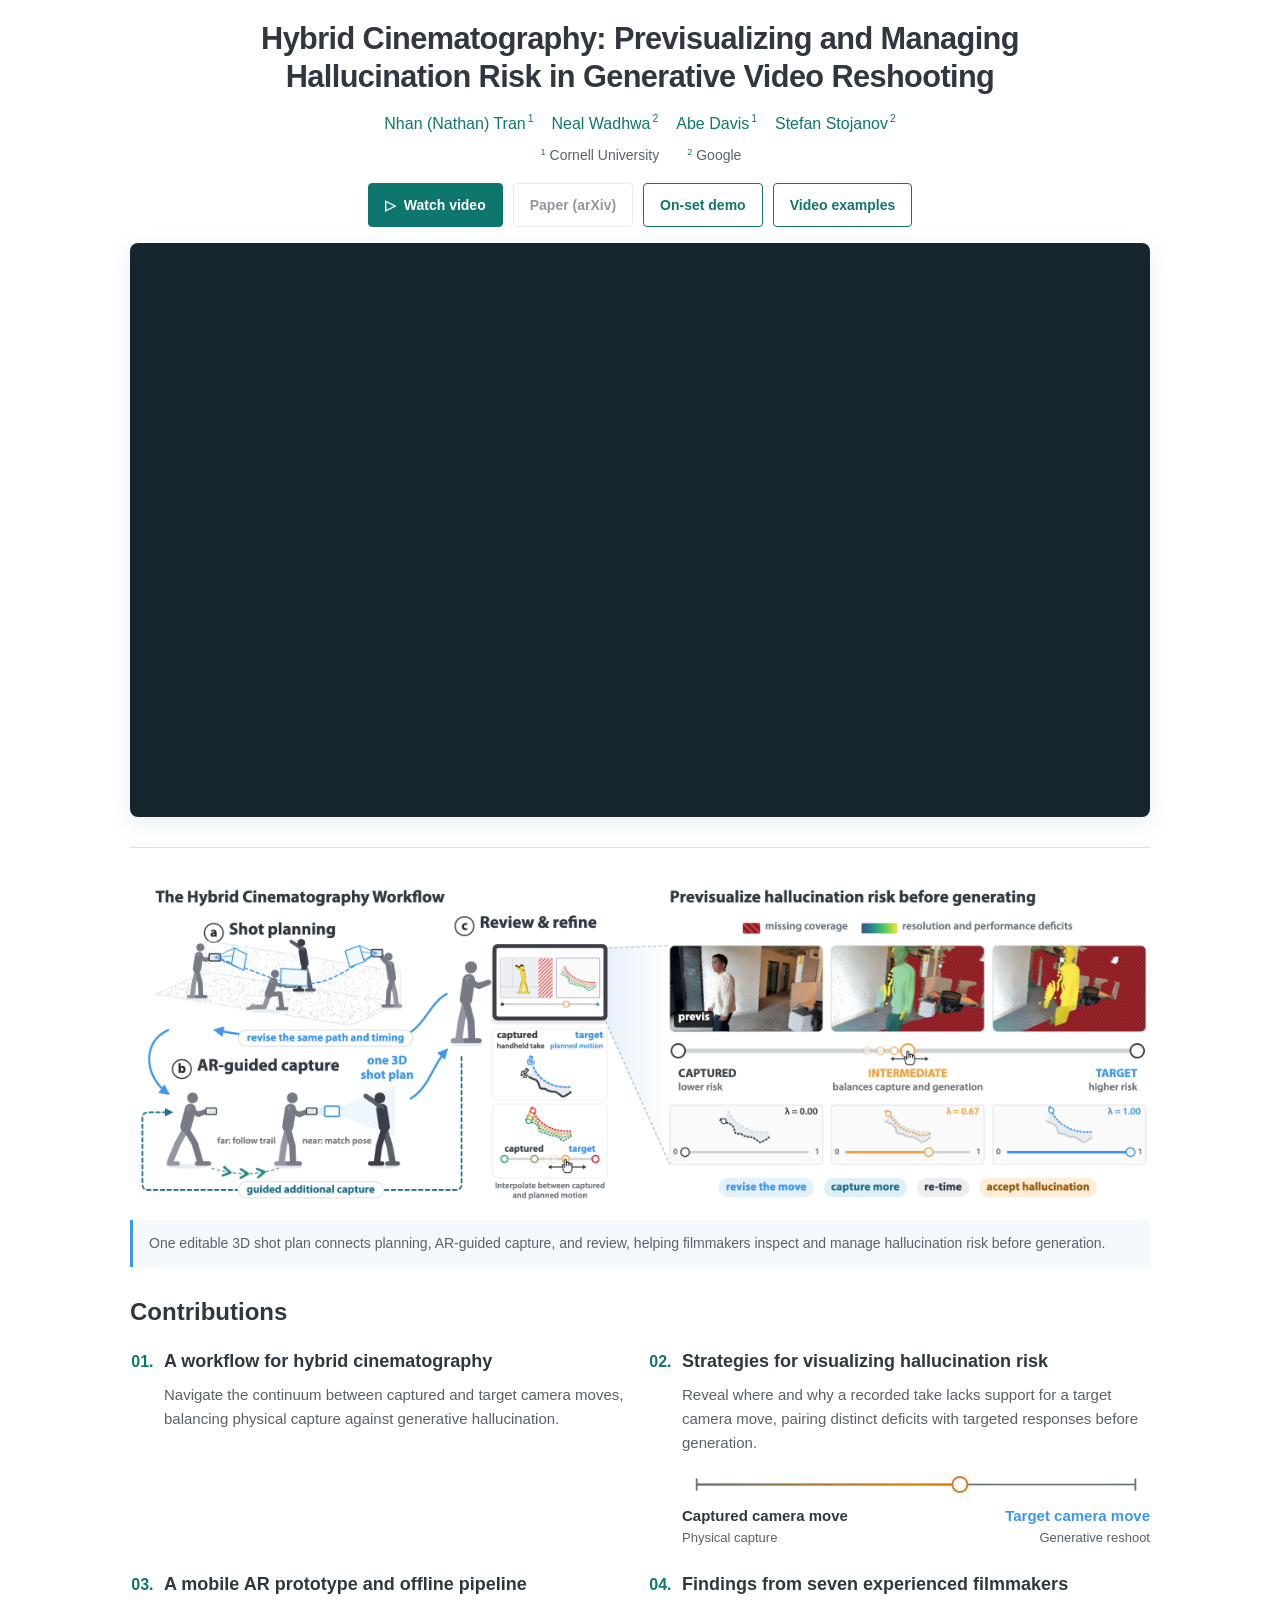
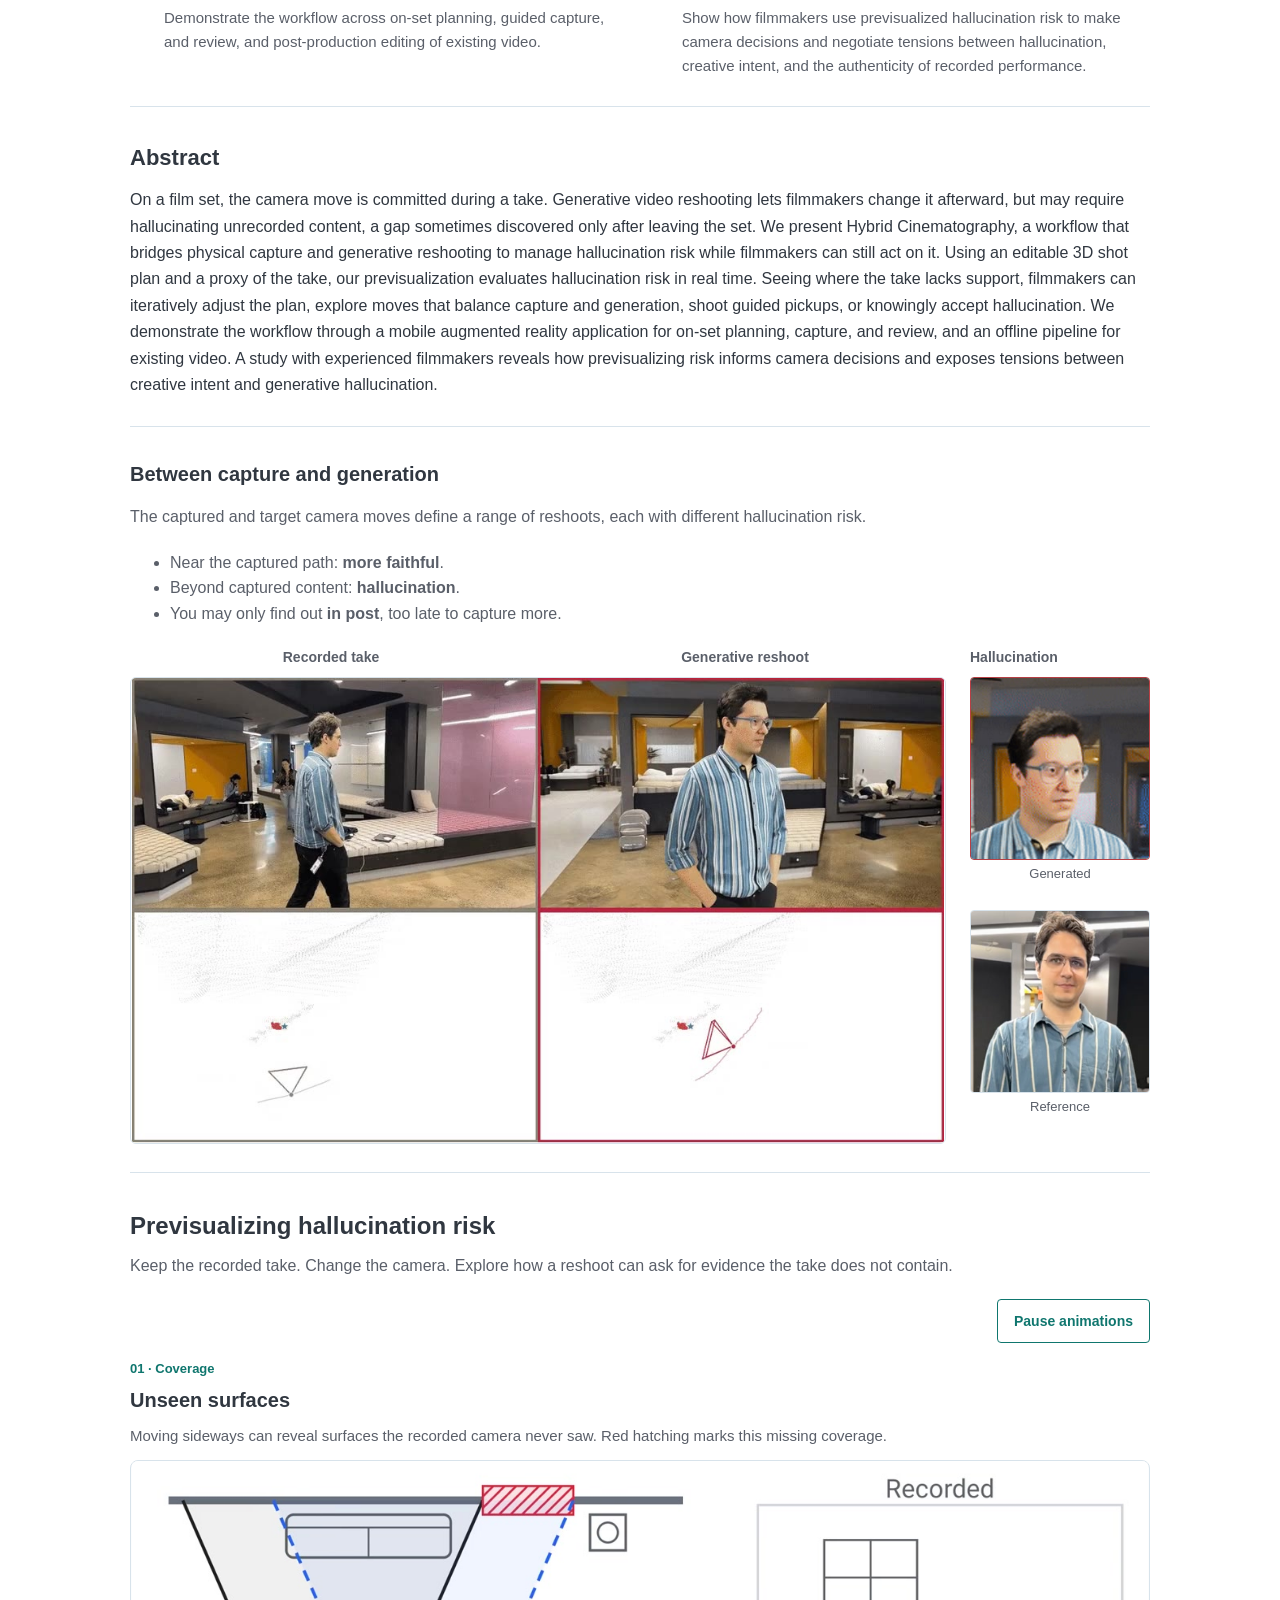
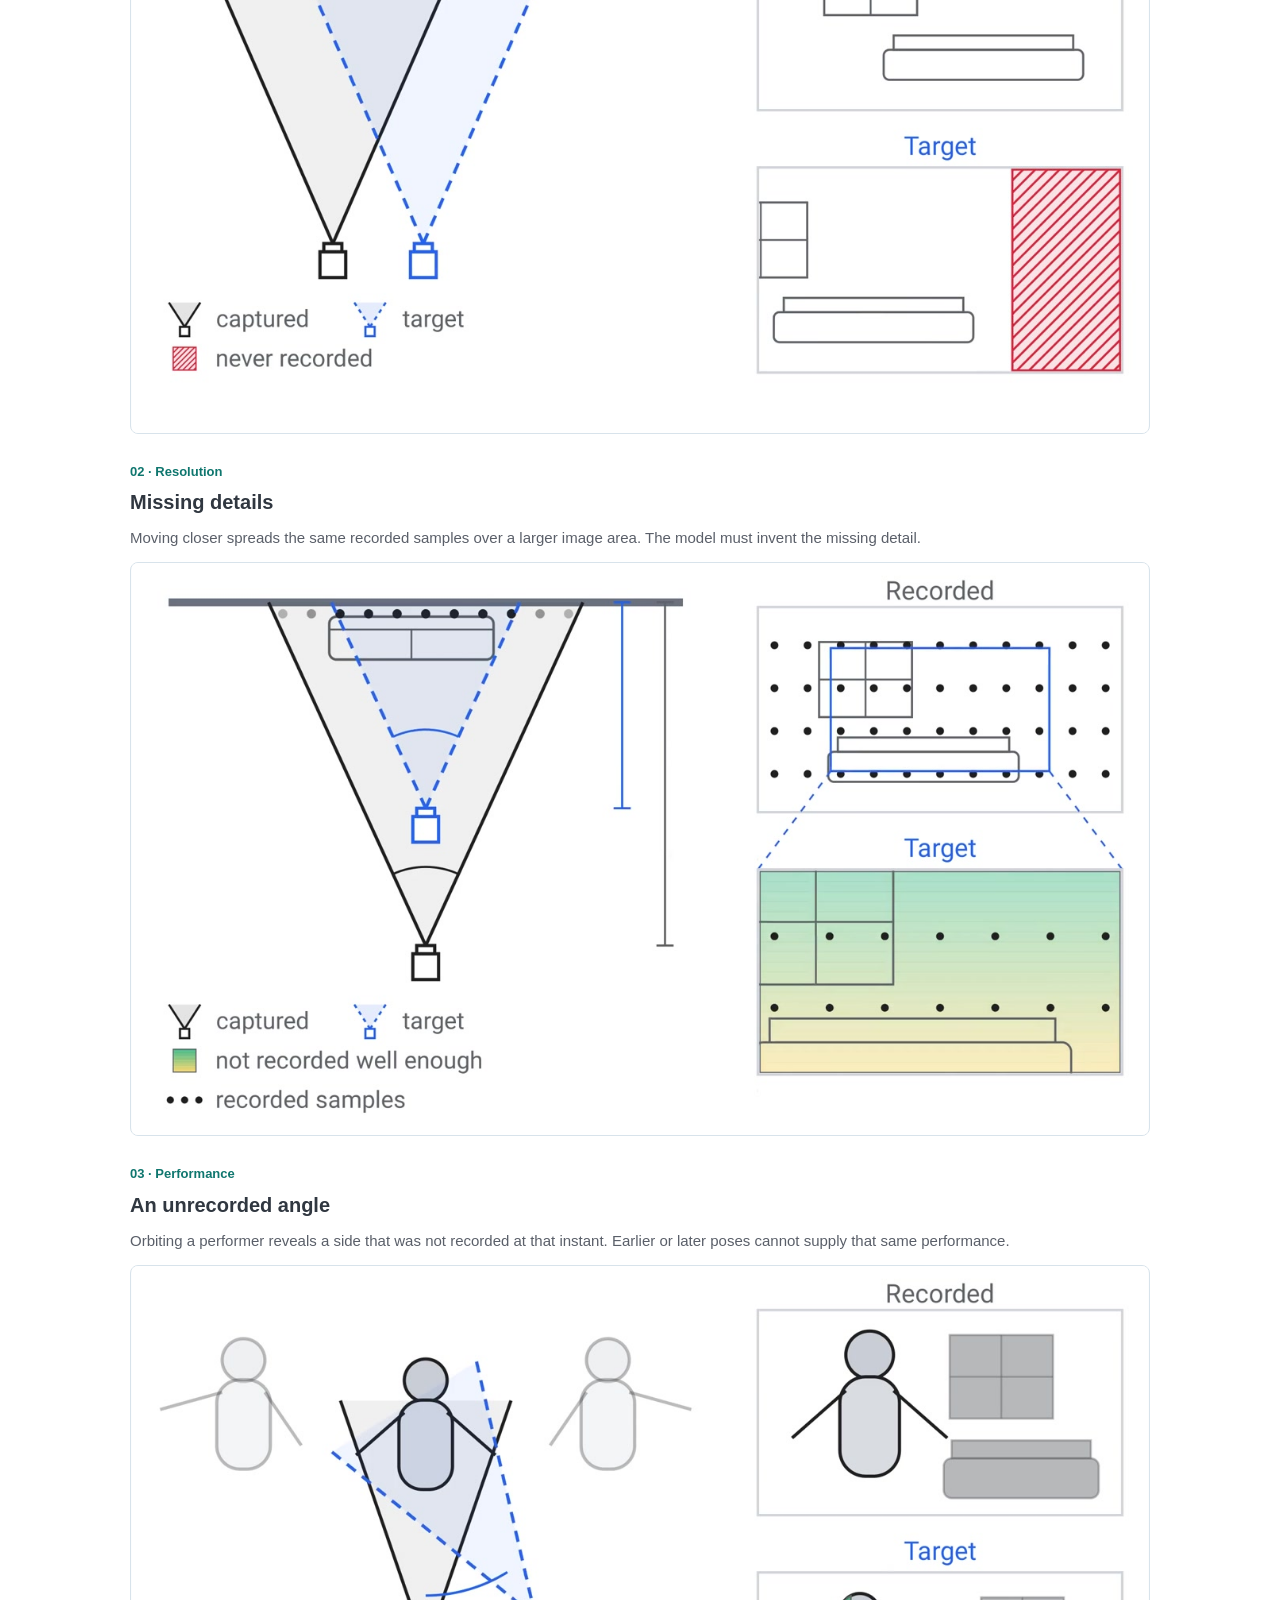
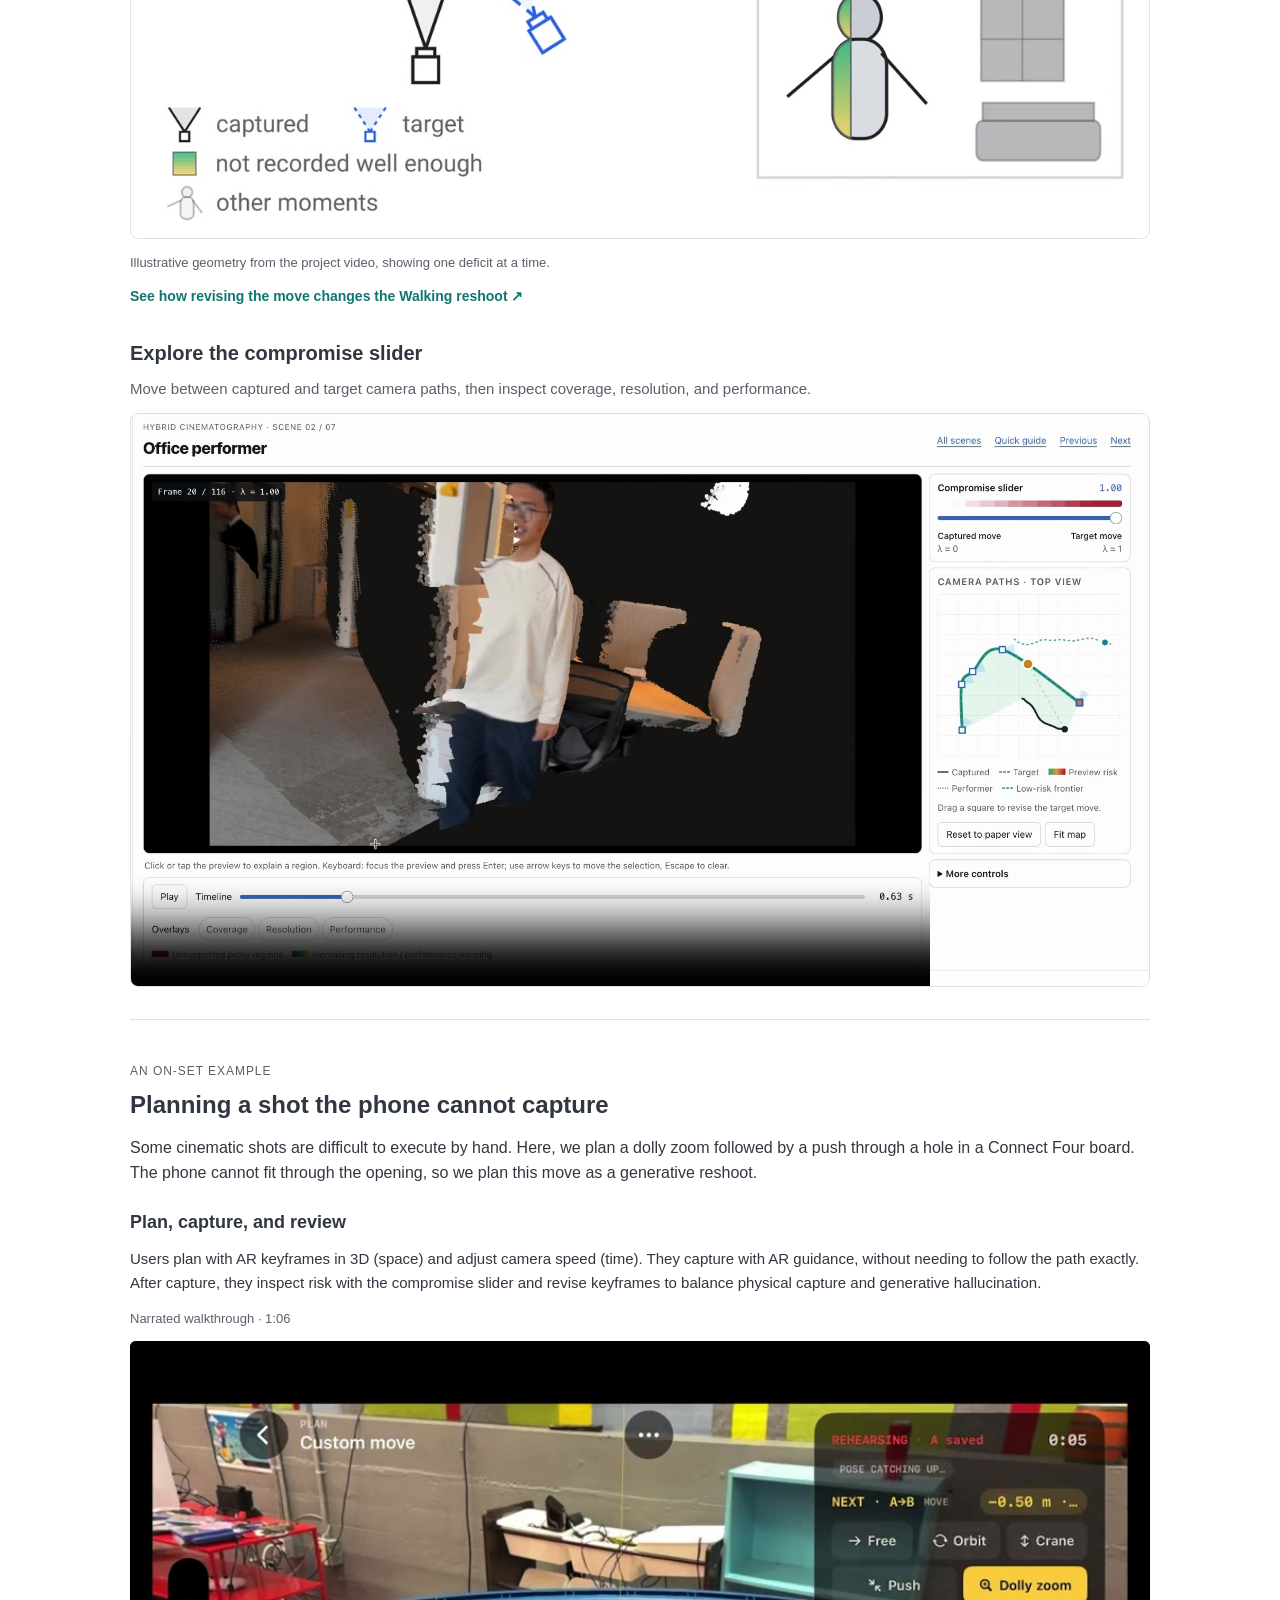
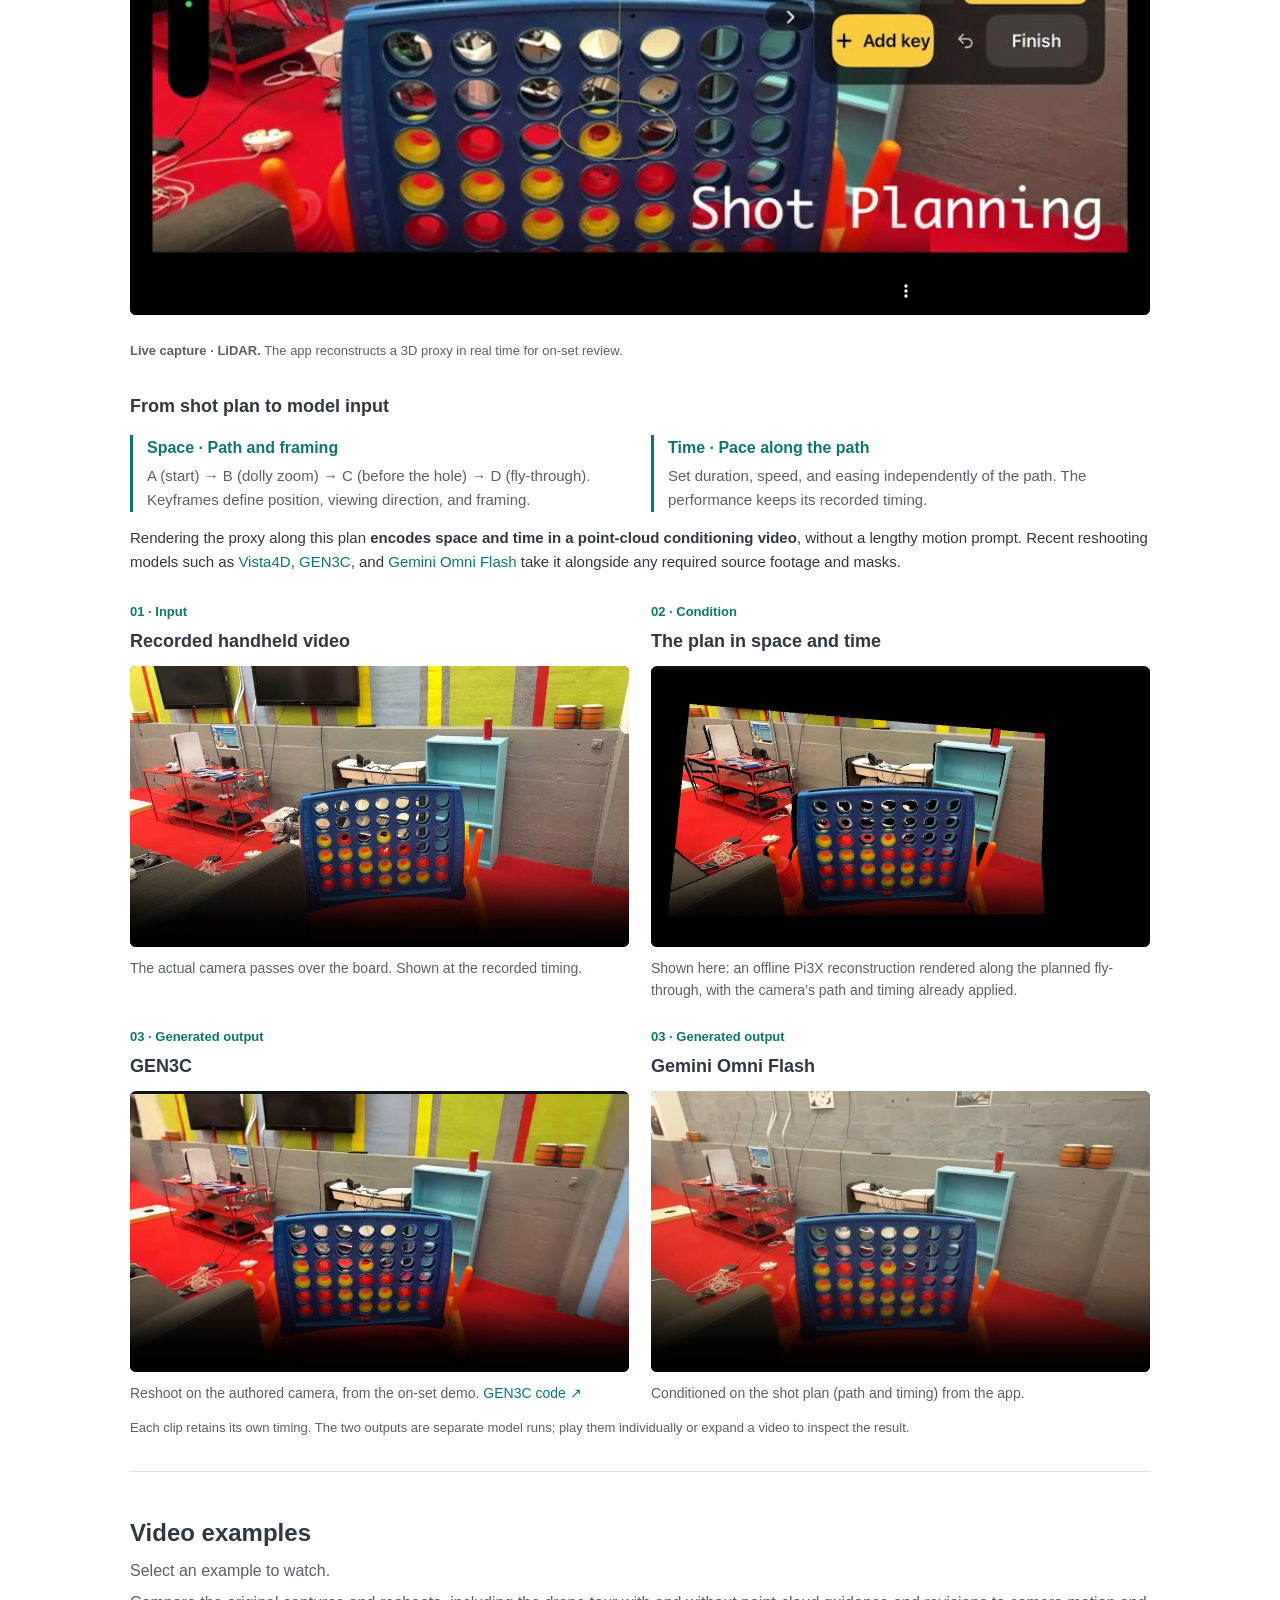
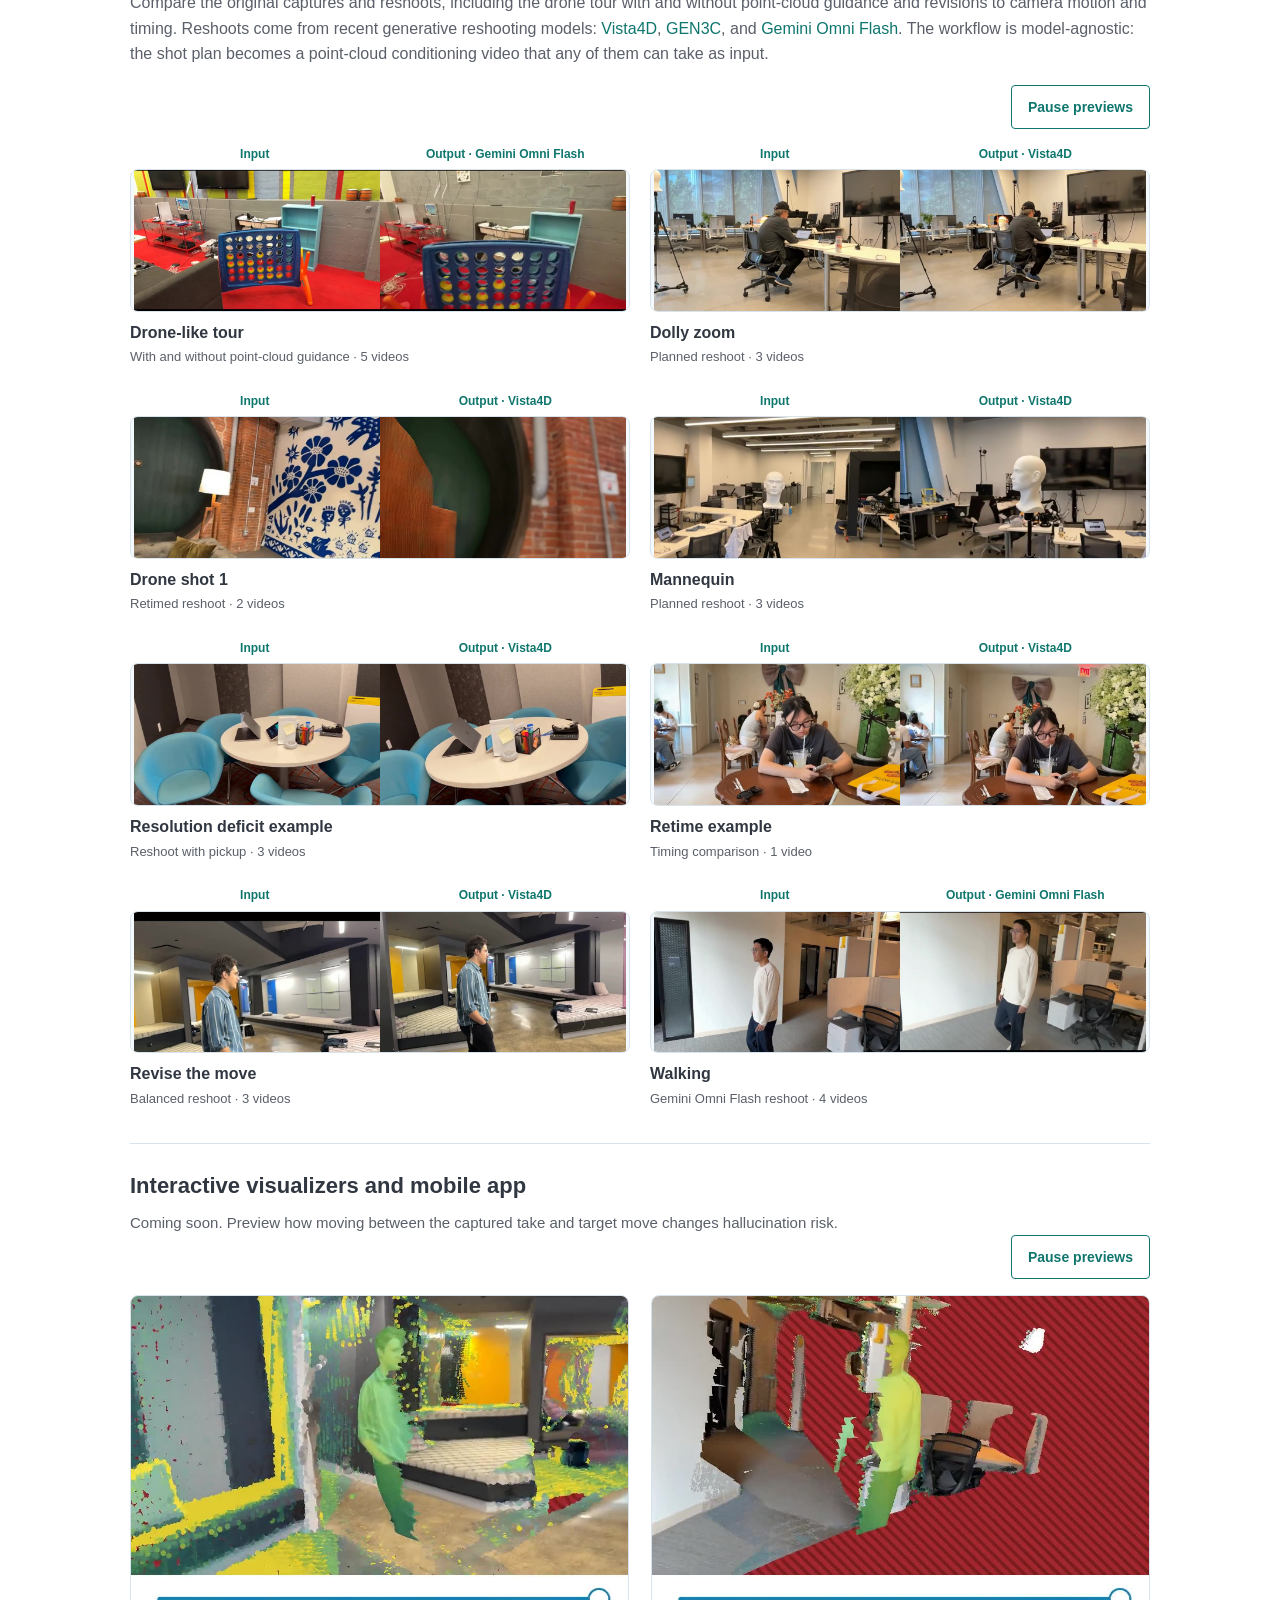
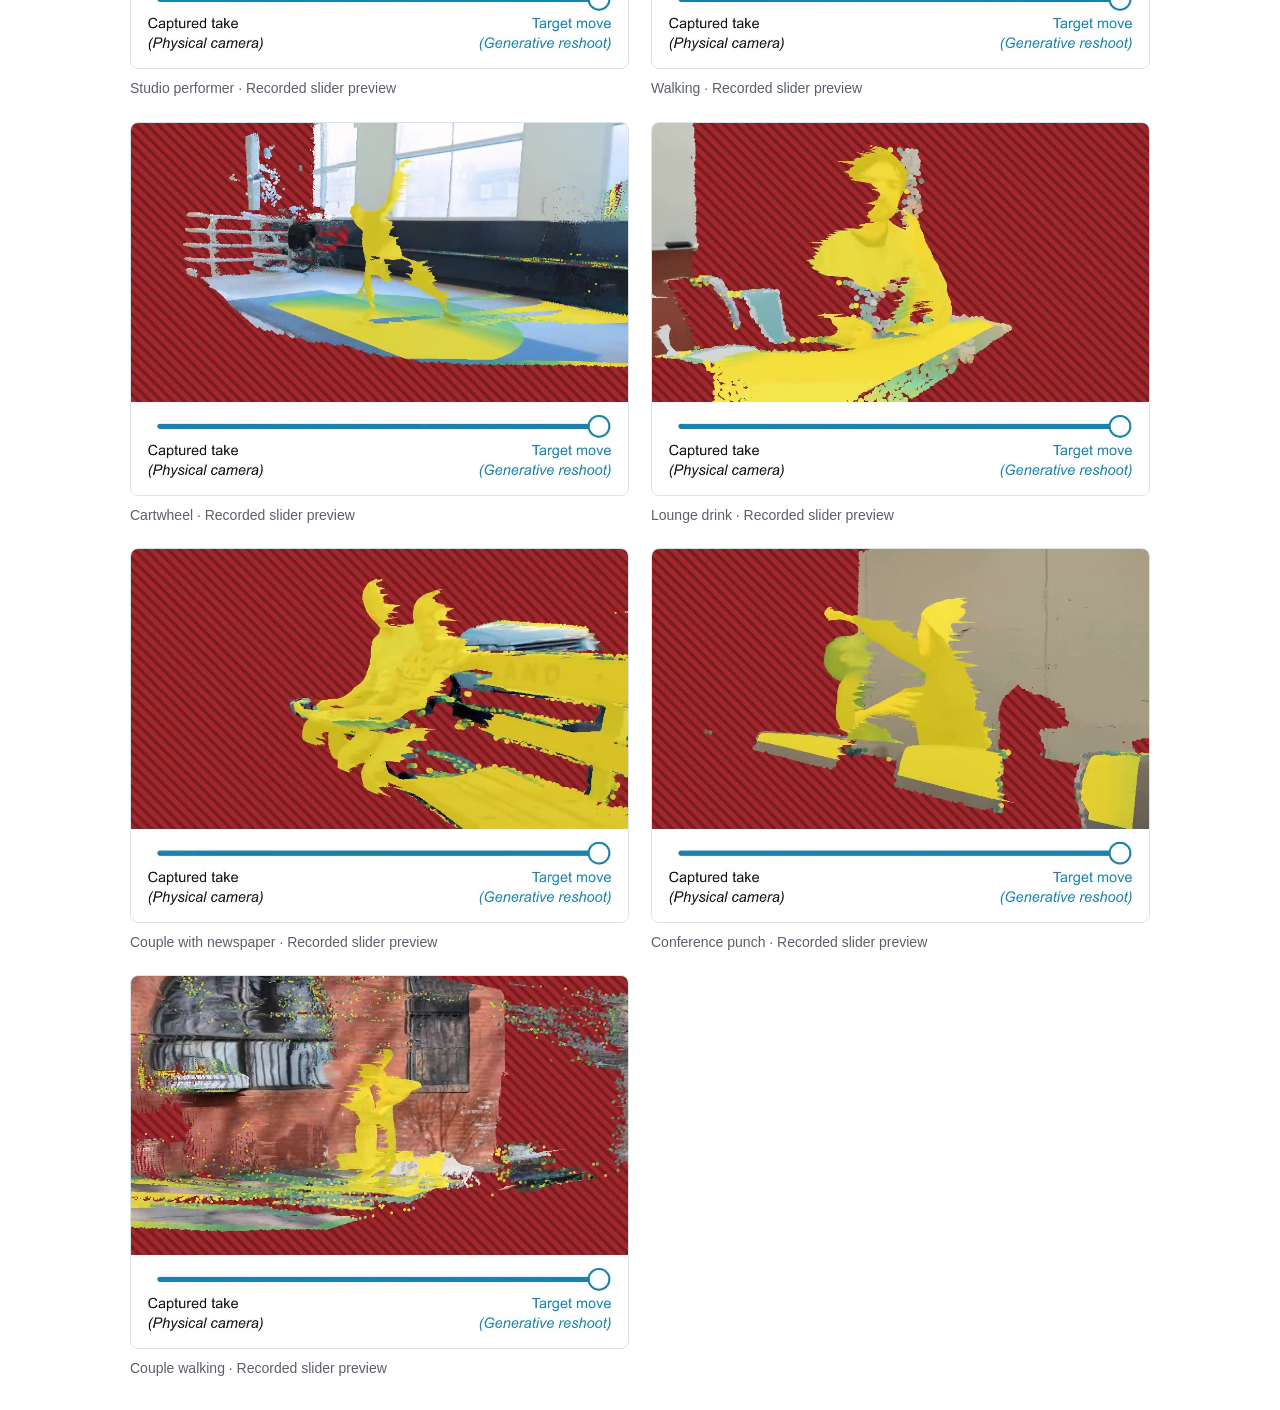
==== commit 5f380e58: "Label remaining gallery outputs as Vista4D" ====
--- a/index.html
+++ b/index.html
@@ -111,12 +111,12 @@
 </section>
 <!-- video examples start -->
 <section class="video-section" id="video-examples" aria-labelledby="video-heading"><div class="video-heading"><h2 id="video-heading">Video examples</h2><p>Select an example to watch.</p><p>Compare the original captures and reshoots, including the drone tour with and without point-cloud guidance and revisions to camera motion and timing. Reshoots come from recent generative reshooting models: <a href="https://eyeline-labs.github.io/Vista4D/">Vista4D</a>, <a href="https://research.nvidia.com/labs/toronto-ai/GEN3C/">GEN3C</a>, and <a href="https://deepmind.google/models/gemini-omni/">Gemini Omni Flash</a>. The workflow is model-agnostic: the shot plan becomes a point-cloud conditioning video that any of them can take as input.</p></div><div class="preview-controls"><button class="resource preview-toggle" id="preview-toggle" type="button" hidden>Pause previews</button></div><div class="scene-grid"><a class="scene" href="assets/videos/drone_tour.html"><div class="comparison-labels" aria-hidden="true"><span>Input</span><span>Output · Gemini Omni Flash</span></div><div class="thumb"><img src="assets/videos/drone_tour.jpg" alt="Drone-like tour: recorded input on the left, Gemini Omni Flash output guided by the point-cloud video on the right" loading="lazy"><video data-src="assets/previews/video-drone_tour.mp4" muted loop playsinline preload="none" aria-hidden="true" tabindex="-1"></video></div><div class="scene-info"><div><h3>Drone-like tour</h3><p>With and without point-cloud guidance · 5 videos</p></div></div></a>
-<a class="scene" href="assets/videos/dolly_zoom.html"><div class="comparison-labels" aria-hidden="true"><span>Input</span><span>Output</span></div><div class="thumb"><img src="assets/videos/dolly_zoom.jpg?v=input-output1" alt="Dolly zoom: recorded input on the left, generated dolly zoom on the right" loading="lazy"><video data-src="assets/previews/video-dolly_zoom.mp4?v=input-output1" muted loop playsinline preload="none" aria-hidden="true" tabindex="-1"></video></div><div class="scene-info"><div><h3>Dolly zoom</h3><p>Planned reshoot · 3 videos</p></div></div></a>
-<a class="scene" href="assets/videos/drone_shot1.html"><div class="comparison-labels" aria-hidden="true"><span>Input</span><span>Output</span></div><div class="thumb"><img src="assets/videos/drone_shot1.jpg?v=input-output1" alt="Drone shot: recorded input on the left, generated retimed move on the right" loading="lazy"><video data-src="assets/previews/video-drone_shot1.mp4?v=input-output1" muted loop playsinline preload="none" aria-hidden="true" tabindex="-1"></video></div><div class="scene-info"><div><h3>Drone shot 1</h3><p>Retimed reshoot · 2 videos</p></div></div></a>
-<a class="scene" href="assets/videos/mannequin.html"><div class="comparison-labels" aria-hidden="true"><span>Input</span><span>Output</span></div><div class="thumb"><img src="assets/videos/mannequin.jpg?v=input-output1" alt="Mannequin: recorded input on the left, generated camera move on the right" loading="lazy"><video data-src="assets/previews/video-mannequin.mp4?v=input-output1" muted loop playsinline preload="none" aria-hidden="true" tabindex="-1"></video></div><div class="scene-info"><div><h3>Mannequin</h3><p>Planned reshoot · 3 videos</p></div></div></a>
-<a class="scene" href="assets/videos/resolution_deficit_example.html"><div class="comparison-labels" aria-hidden="true"><span>Input</span><span>Output</span></div><div class="thumb"><img src="assets/videos/resolution_deficit_example.jpg?v=input-output1" alt="Resolution deficit: recorded input on the left, generated reshoot with pickup on the right" loading="lazy"><video data-src="assets/previews/video-resolution_deficit_example.mp4?v=input-output1" muted loop playsinline preload="none" aria-hidden="true" tabindex="-1"></video></div><div class="scene-info"><div><h3>Resolution deficit example</h3><p>Reshoot with pickup · 3 videos</p></div></div></a>
-<a class="scene" href="assets/videos/retime_example.html"><div class="comparison-labels" aria-hidden="true"><span>Input</span><span>Output</span></div><div class="thumb"><img src="assets/videos/retime_example.jpg?v=input-output1" alt="Retime: captured footage on the left, generated retimed reshoot on the right" loading="lazy"><video data-src="assets/previews/video-retime_example.mp4?v=input-output1" muted loop playsinline preload="none" aria-hidden="true" tabindex="-1"></video></div><div class="scene-info"><div><h3>Retime example</h3><p>Timing comparison · 1 video</p></div></div></a>
-<a class="scene" href="assets/videos/revise_the_move.html"><div class="comparison-labels" aria-hidden="true"><span>Input</span><span>Output</span></div><div class="thumb"><img src="assets/videos/revise_the_move.jpg?v=input-output1" alt="Revise the move: recorded input on the left, balanced generated reshoot on the right" loading="lazy"><video data-src="assets/previews/video-revise_the_move.mp4?v=input-output1" muted loop playsinline preload="none" aria-hidden="true" tabindex="-1"></video></div><div class="scene-info"><div><h3>Revise the move</h3><p>Balanced reshoot · 3 videos</p></div></div></a>
+<a class="scene" href="assets/videos/dolly_zoom.html"><div class="comparison-labels" aria-hidden="true"><span>Input</span><span>Output · Vista4D</span></div><div class="thumb"><img src="assets/videos/dolly_zoom.jpg?v=input-output1" alt="Dolly zoom: recorded input on the left, Vista4D dolly zoom on the right" loading="lazy"><video data-src="assets/previews/video-dolly_zoom.mp4?v=input-output1" muted loop playsinline preload="none" aria-hidden="true" tabindex="-1"></video></div><div class="scene-info"><div><h3>Dolly zoom</h3><p>Planned reshoot · 3 videos</p></div></div></a>
+<a class="scene" href="assets/videos/drone_shot1.html"><div class="comparison-labels" aria-hidden="true"><span>Input</span><span>Output · Vista4D</span></div><div class="thumb"><img src="assets/videos/drone_shot1.jpg?v=input-output1" alt="Drone shot: recorded input on the left, Vista4D retimed move on the right" loading="lazy"><video data-src="assets/previews/video-drone_shot1.mp4?v=input-output1" muted loop playsinline preload="none" aria-hidden="true" tabindex="-1"></video></div><div class="scene-info"><div><h3>Drone shot 1</h3><p>Retimed reshoot · 2 videos</p></div></div></a>
+<a class="scene" href="assets/videos/mannequin.html"><div class="comparison-labels" aria-hidden="true"><span>Input</span><span>Output · Vista4D</span></div><div class="thumb"><img src="assets/videos/mannequin.jpg?v=input-output1" alt="Mannequin: recorded input on the left, Vista4D camera move on the right" loading="lazy"><video data-src="assets/previews/video-mannequin.mp4?v=input-output1" muted loop playsinline preload="none" aria-hidden="true" tabindex="-1"></video></div><div class="scene-info"><div><h3>Mannequin</h3><p>Planned reshoot · 3 videos</p></div></div></a>
+<a class="scene" href="assets/videos/resolution_deficit_example.html"><div class="comparison-labels" aria-hidden="true"><span>Input</span><span>Output · Vista4D</span></div><div class="thumb"><img src="assets/videos/resolution_deficit_example.jpg?v=input-output1" alt="Resolution deficit: recorded input on the left, Vista4D reshoot with pickup on the right" loading="lazy"><video data-src="assets/previews/video-resolution_deficit_example.mp4?v=input-output1" muted loop playsinline preload="none" aria-hidden="true" tabindex="-1"></video></div><div class="scene-info"><div><h3>Resolution deficit example</h3><p>Reshoot with pickup · 3 videos</p></div></div></a>
+<a class="scene" href="assets/videos/retime_example.html"><div class="comparison-labels" aria-hidden="true"><span>Input</span><span>Output · Vista4D</span></div><div class="thumb"><img src="assets/videos/retime_example.jpg?v=input-output1" alt="Retime: captured footage on the left, Vista4D retimed reshoot on the right" loading="lazy"><video data-src="assets/previews/video-retime_example.mp4?v=input-output1" muted loop playsinline preload="none" aria-hidden="true" tabindex="-1"></video></div><div class="scene-info"><div><h3>Retime example</h3><p>Timing comparison · 1 video</p></div></div></a>
+<a class="scene" href="assets/videos/revise_the_move.html"><div class="comparison-labels" aria-hidden="true"><span>Input</span><span>Output · Vista4D</span></div><div class="thumb"><img src="assets/videos/revise_the_move.jpg?v=input-output1" alt="Revise the move: recorded input on the left, balanced Vista4D reshoot on the right" loading="lazy"><video data-src="assets/previews/video-revise_the_move.mp4?v=input-output1" muted loop playsinline preload="none" aria-hidden="true" tabindex="-1"></video></div><div class="scene-info"><div><h3>Revise the move</h3><p>Balanced reshoot · 3 videos</p></div></div></a>
 <a class="scene" href="assets/videos/walking.html"><div class="comparison-labels" aria-hidden="true"><span>Input</span><span>Output · Gemini Omni Flash</span></div><div class="thumb"><img src="assets/videos/walking.jpg?v=gemini1" alt="Walking: recorded input on the left, Gemini Omni Flash output on the right" loading="lazy"><video data-src="assets/previews/video-walking.mp4?v=gemini1" muted loop playsinline preload="none" aria-hidden="true" tabindex="-1"></video></div><div class="scene-info"><div><h3>Walking</h3><p>Gemini Omni Flash reshoot · 4 videos</p></div></div></a></div></section>
 <!-- video examples end -->
 <section class="coming-soon" id="coming-soon" aria-labelledby="coming-soon-heading">
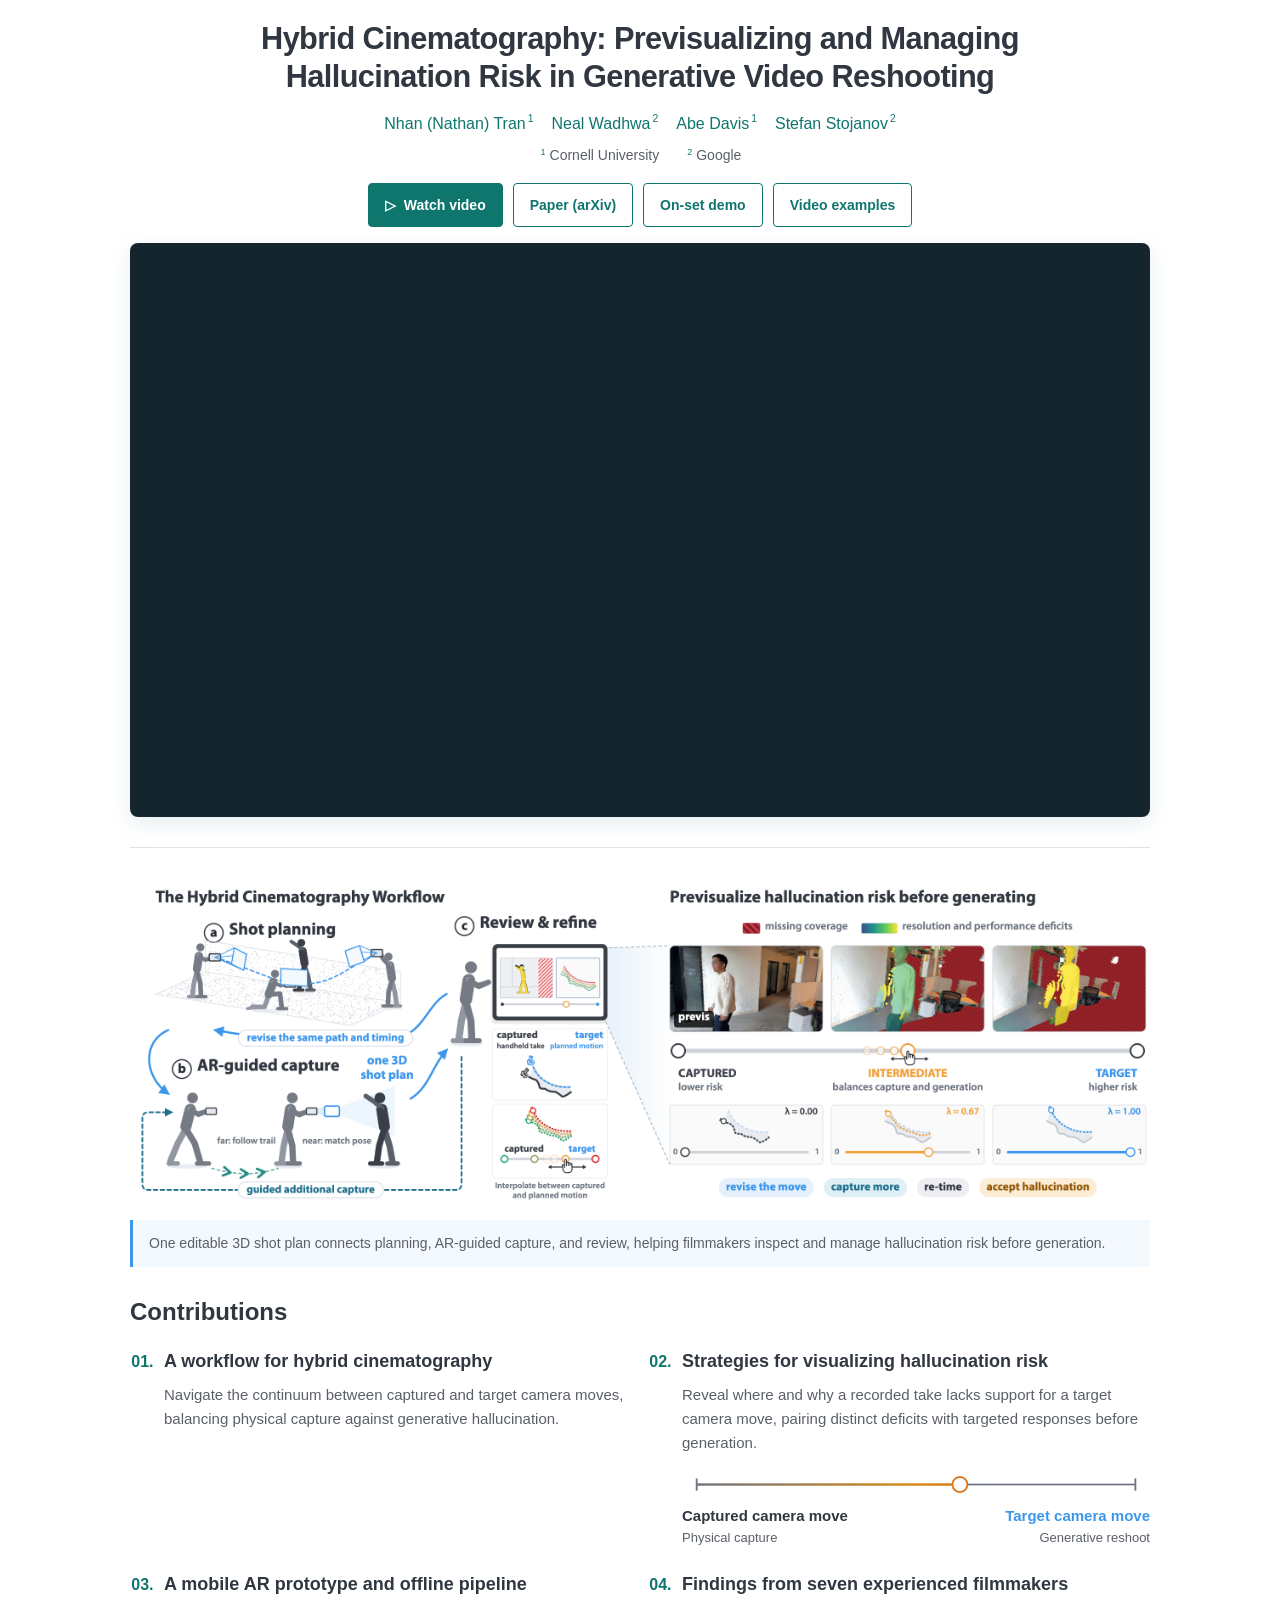
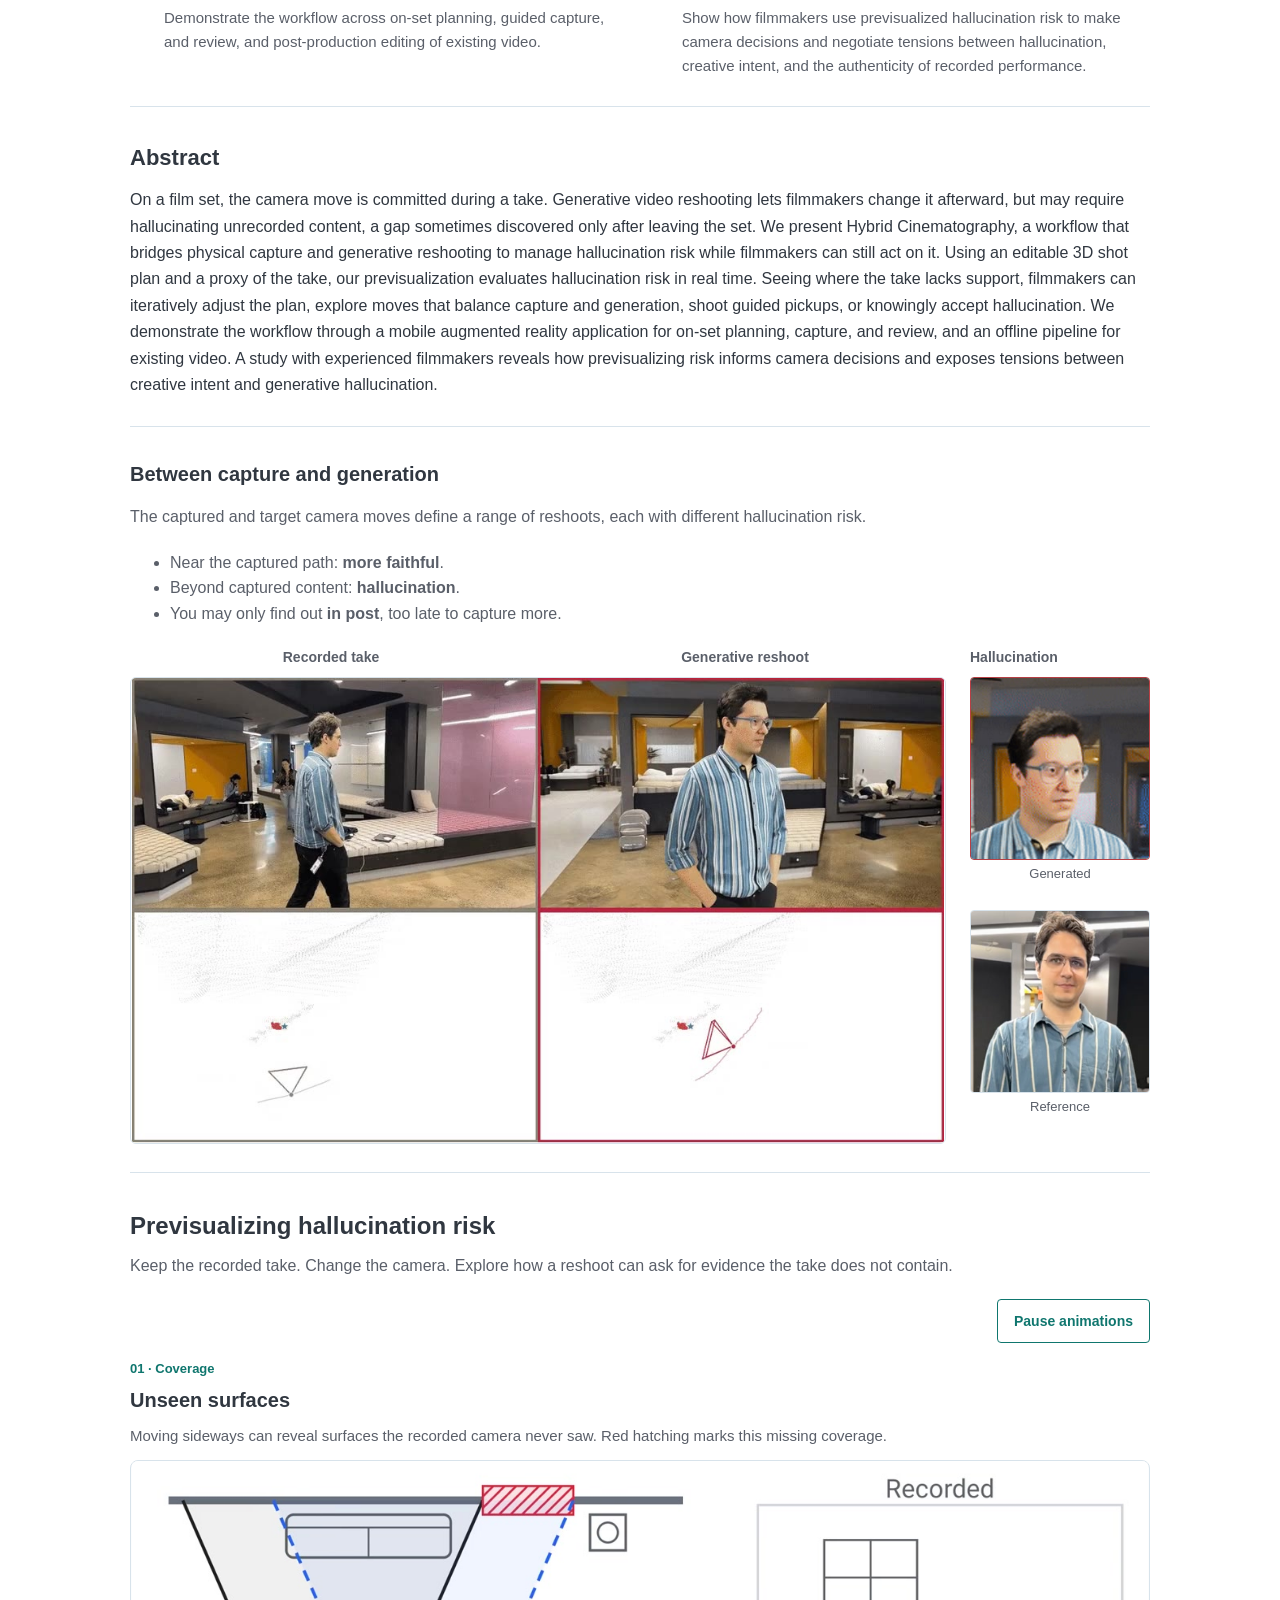
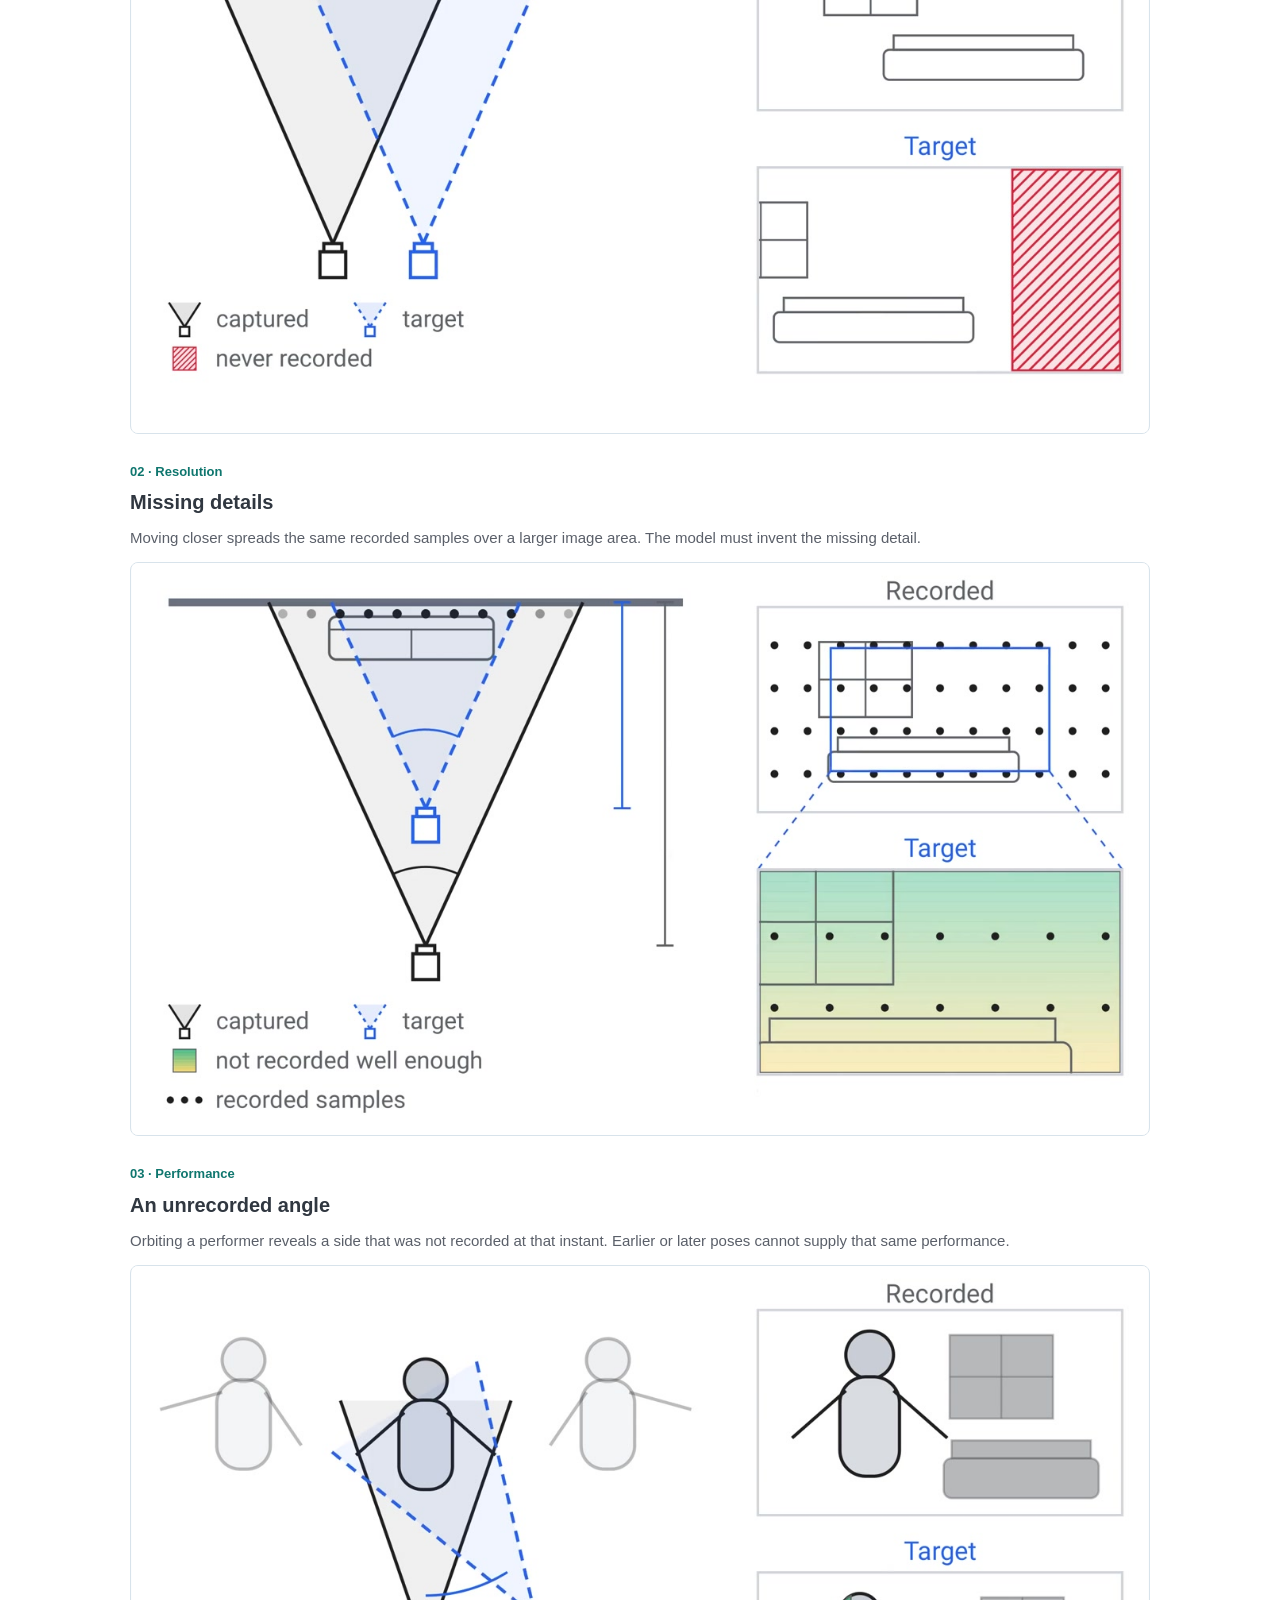
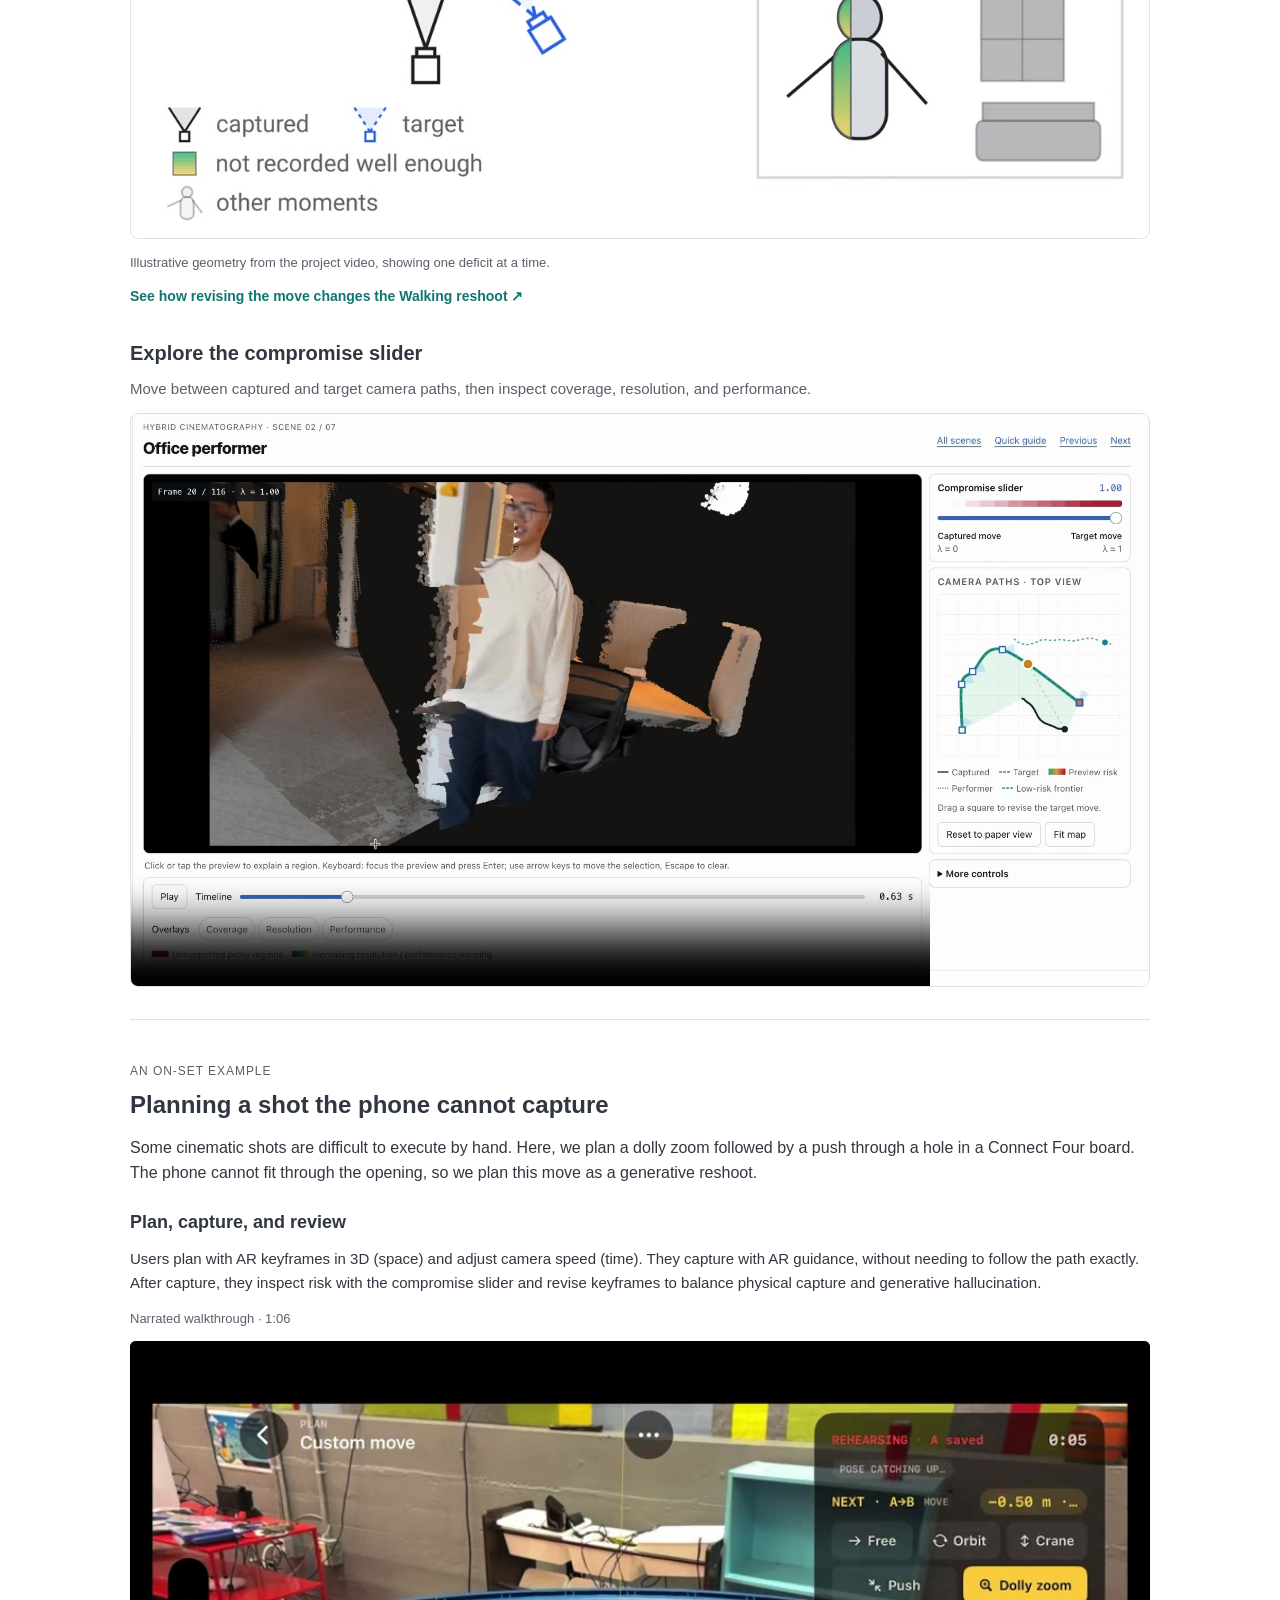
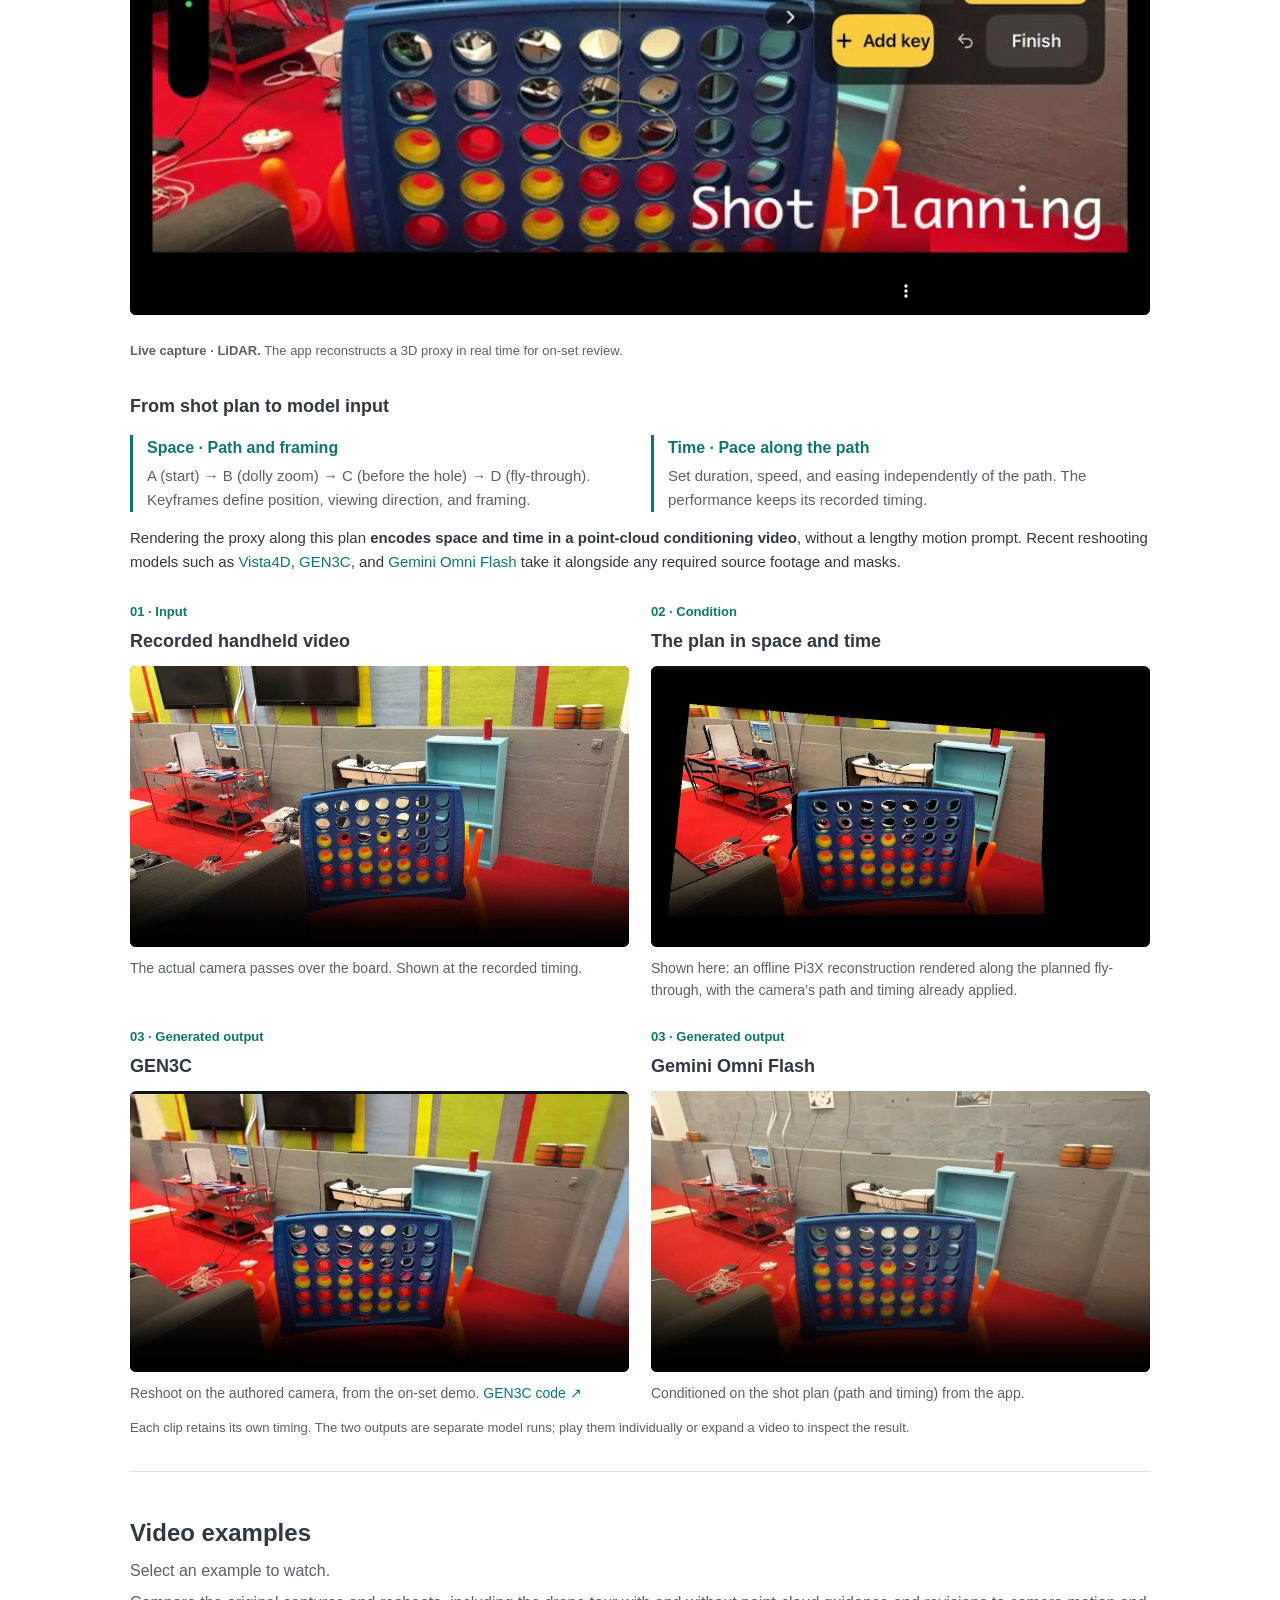
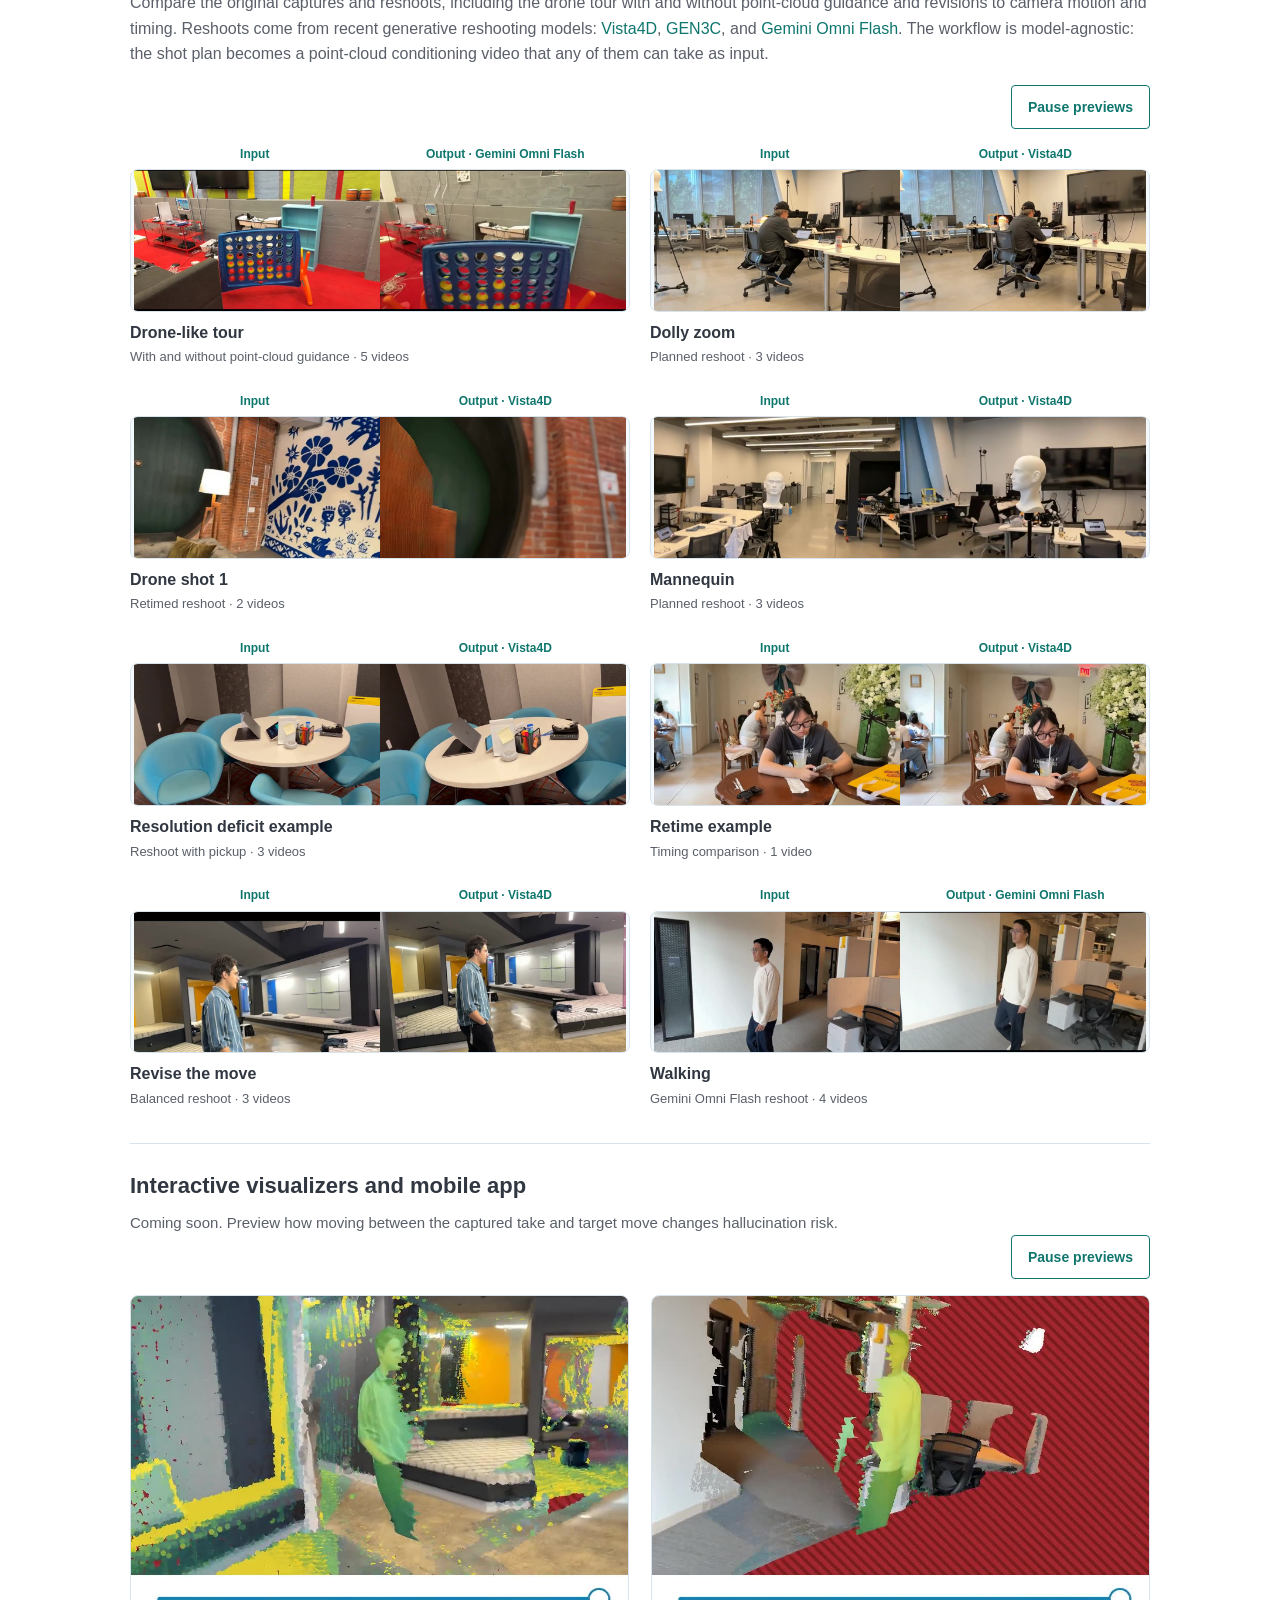
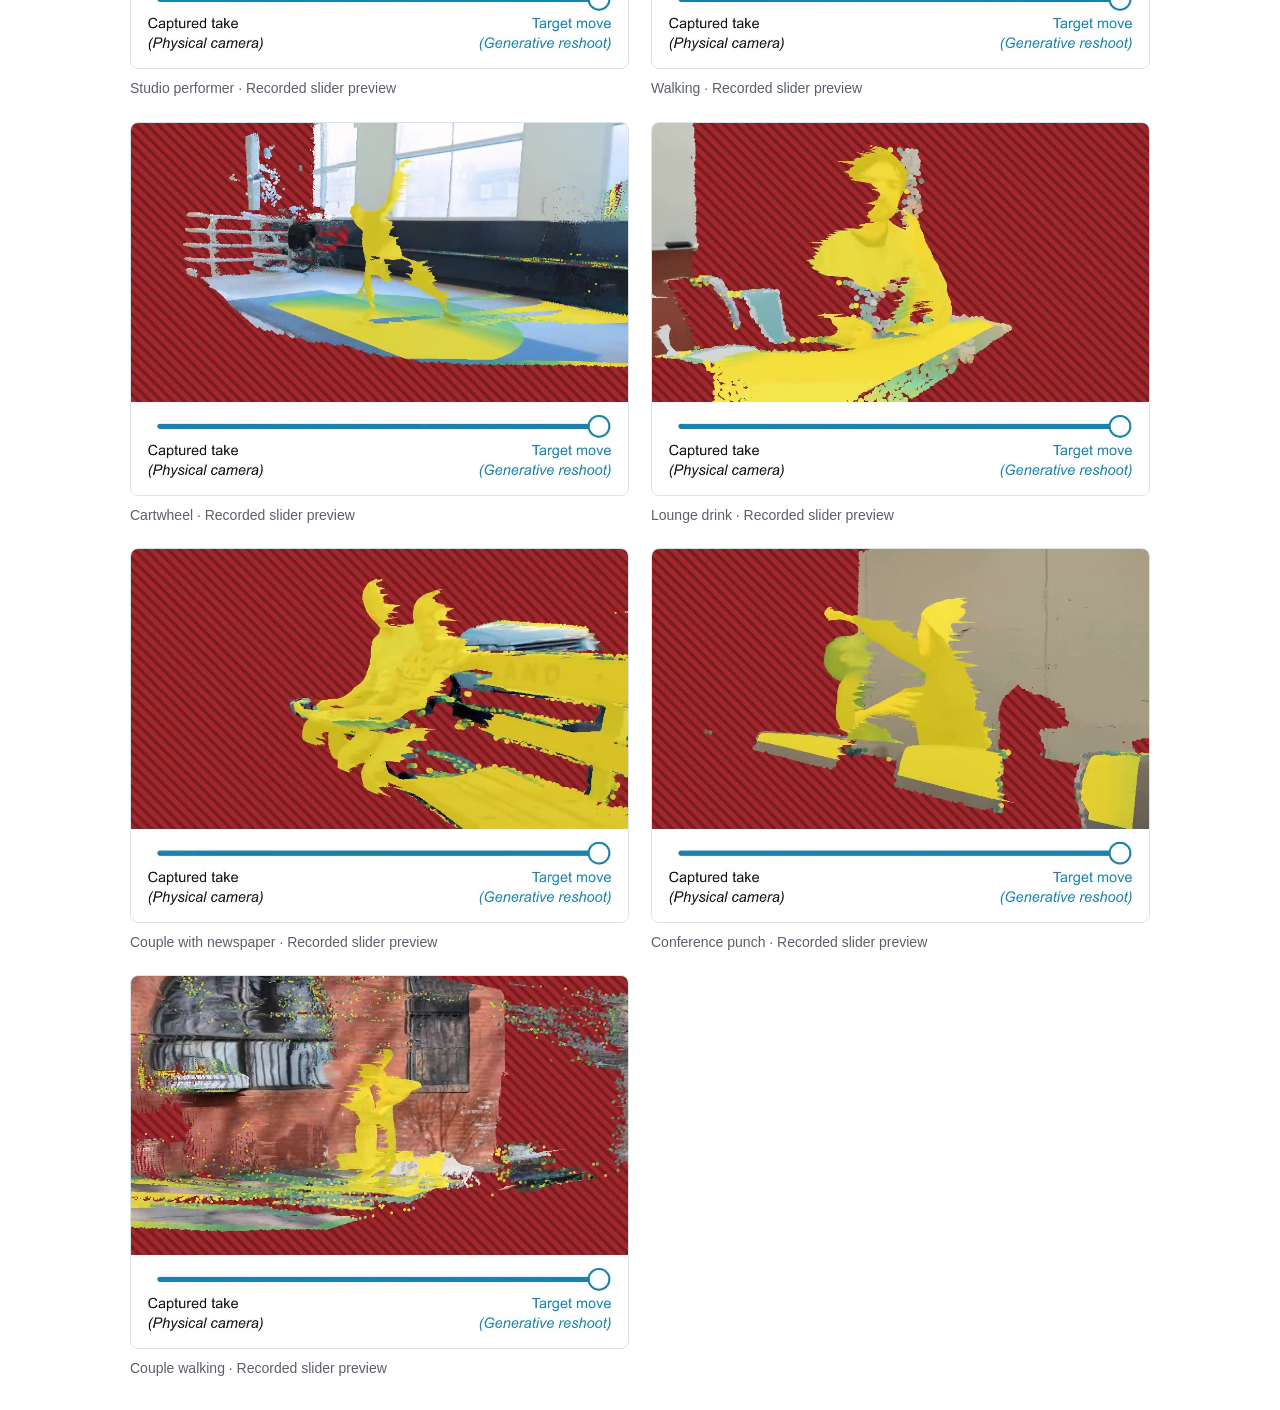
==== commit 9dafdef6: "Link Paper resource to the arXiv preprint" ====
--- a/index.html
+++ b/index.html
@@ -13,7 +13,7 @@
   <h1>Hybrid Cinematography: Previsualizing and Managing Hallucination Risk in Generative Video Reshooting</h1>
   <p class="authors"><span><a href="https://trannhan.com">Nhan (Nathan) Tran</a><sup>1</sup></span><span><a href="https://nealwadhwa.com/">Neal Wadhwa</a><sup>2</sup></span><span><a href="https://www.cs.cornell.edu/abe/group/members">Abe Davis</a><sup>1</sup></span><span><a href="https://sstojanov.github.io/">Stefan Stojanov</a><sup>2</sup></span></p>
   <p class="affiliations"><span><sup>1</sup> Cornell University</span><span><sup>2</sup> Google</span></p>
-  <nav class="resource-links" aria-label="Project resources"><a class="resource primary" href="#video"><span aria-hidden="true">▷</span> Watch video</a><button class="resource" type="button" disabled title="arXiv link coming soon">Paper (arXiv)</button><a class="resource" href="#drone-demo">On-set demo</a><a class="resource" href="#video-examples">Video examples</a></nav>
+  <nav class="resource-links" aria-label="Project resources"><a class="resource primary" href="#video"><span aria-hidden="true">▷</span> Watch video</a><a class="resource" href="https://arxiv.org/abs/2610.12455">Paper (arXiv)</a><a class="resource" href="#drone-demo">On-set demo</a><a class="resource" href="#video-examples">Video examples</a></nav>
 </header>
 <section class="project-video" id="video" aria-label="Project video">
   <div class="video-frame"><iframe src="https://www.youtube-nocookie.com/embed/Y9uDFzBZXWE" title="Hybrid Cinematography project video" loading="lazy" allow="accelerometer; autoplay; clipboard-write; encrypted-media; gyroscope; picture-in-picture; web-share" referrerpolicy="strict-origin-when-cross-origin" allowfullscreen></iframe></div>
